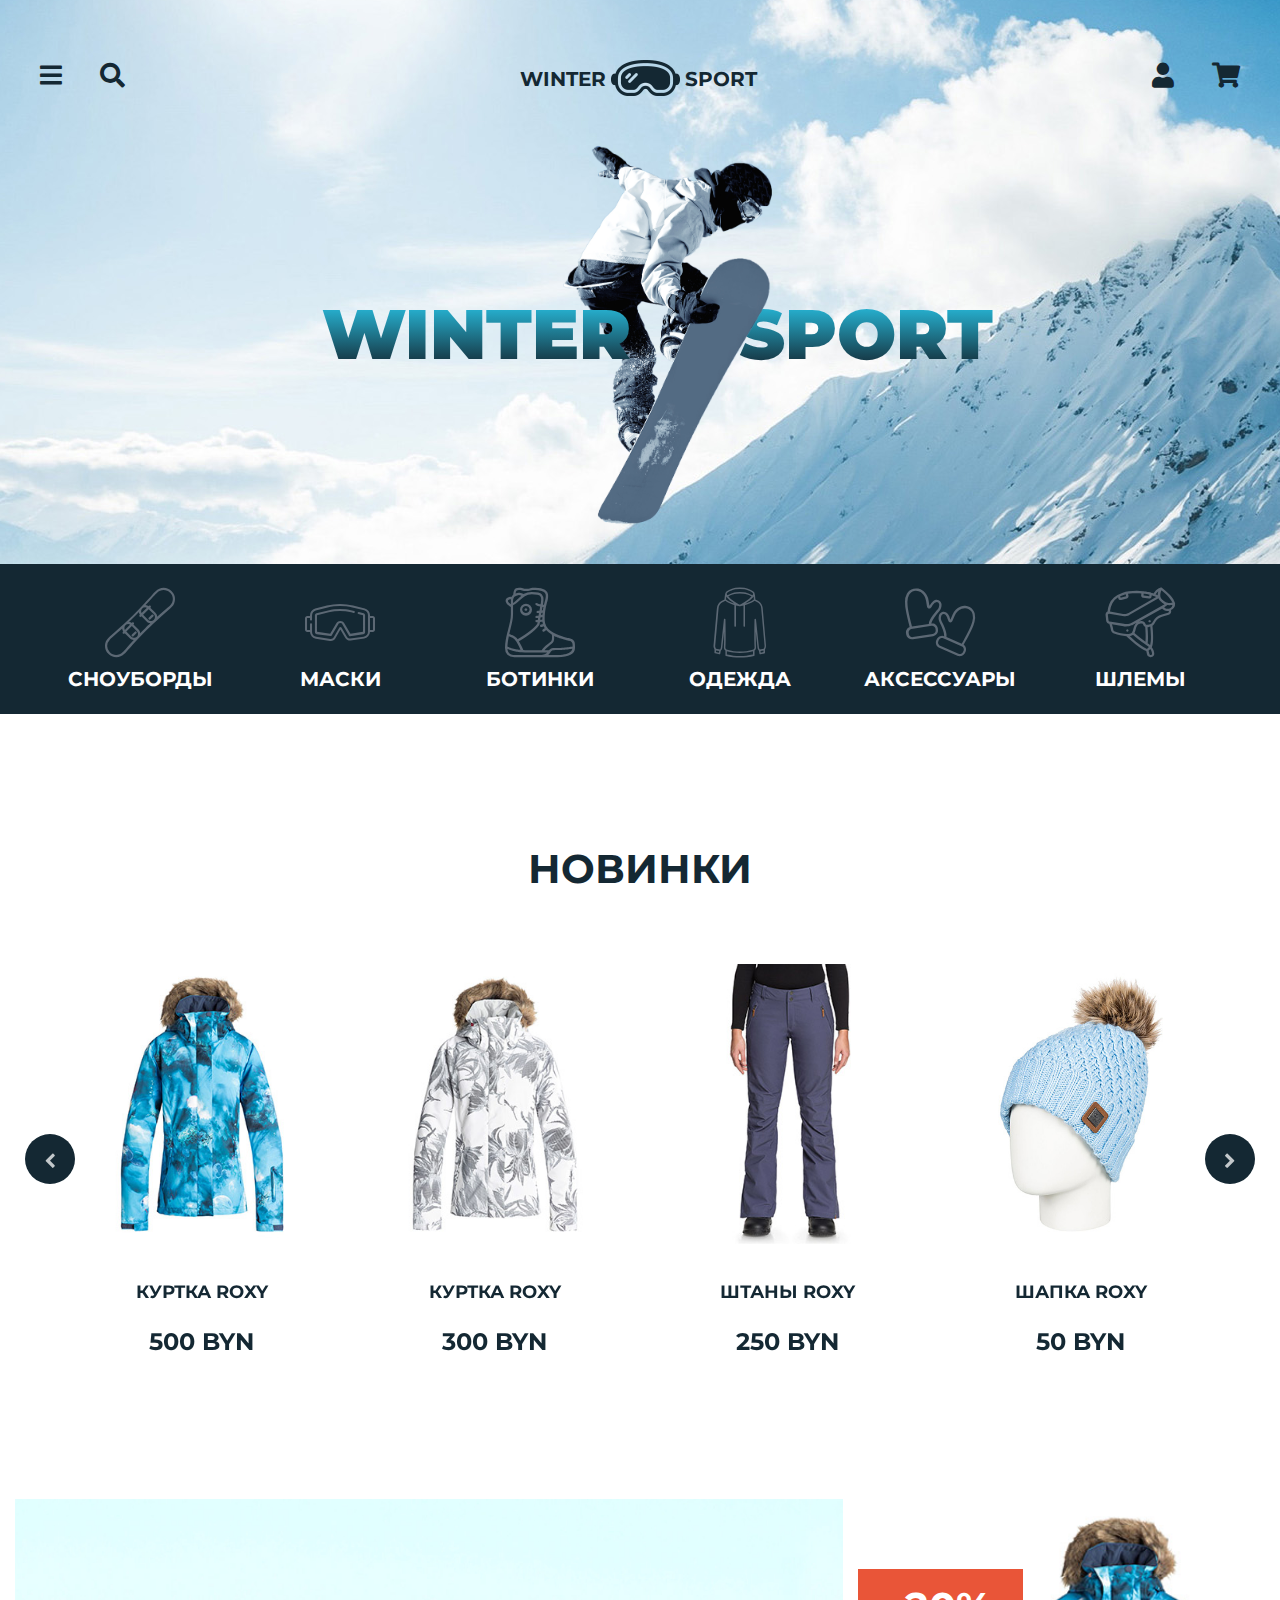
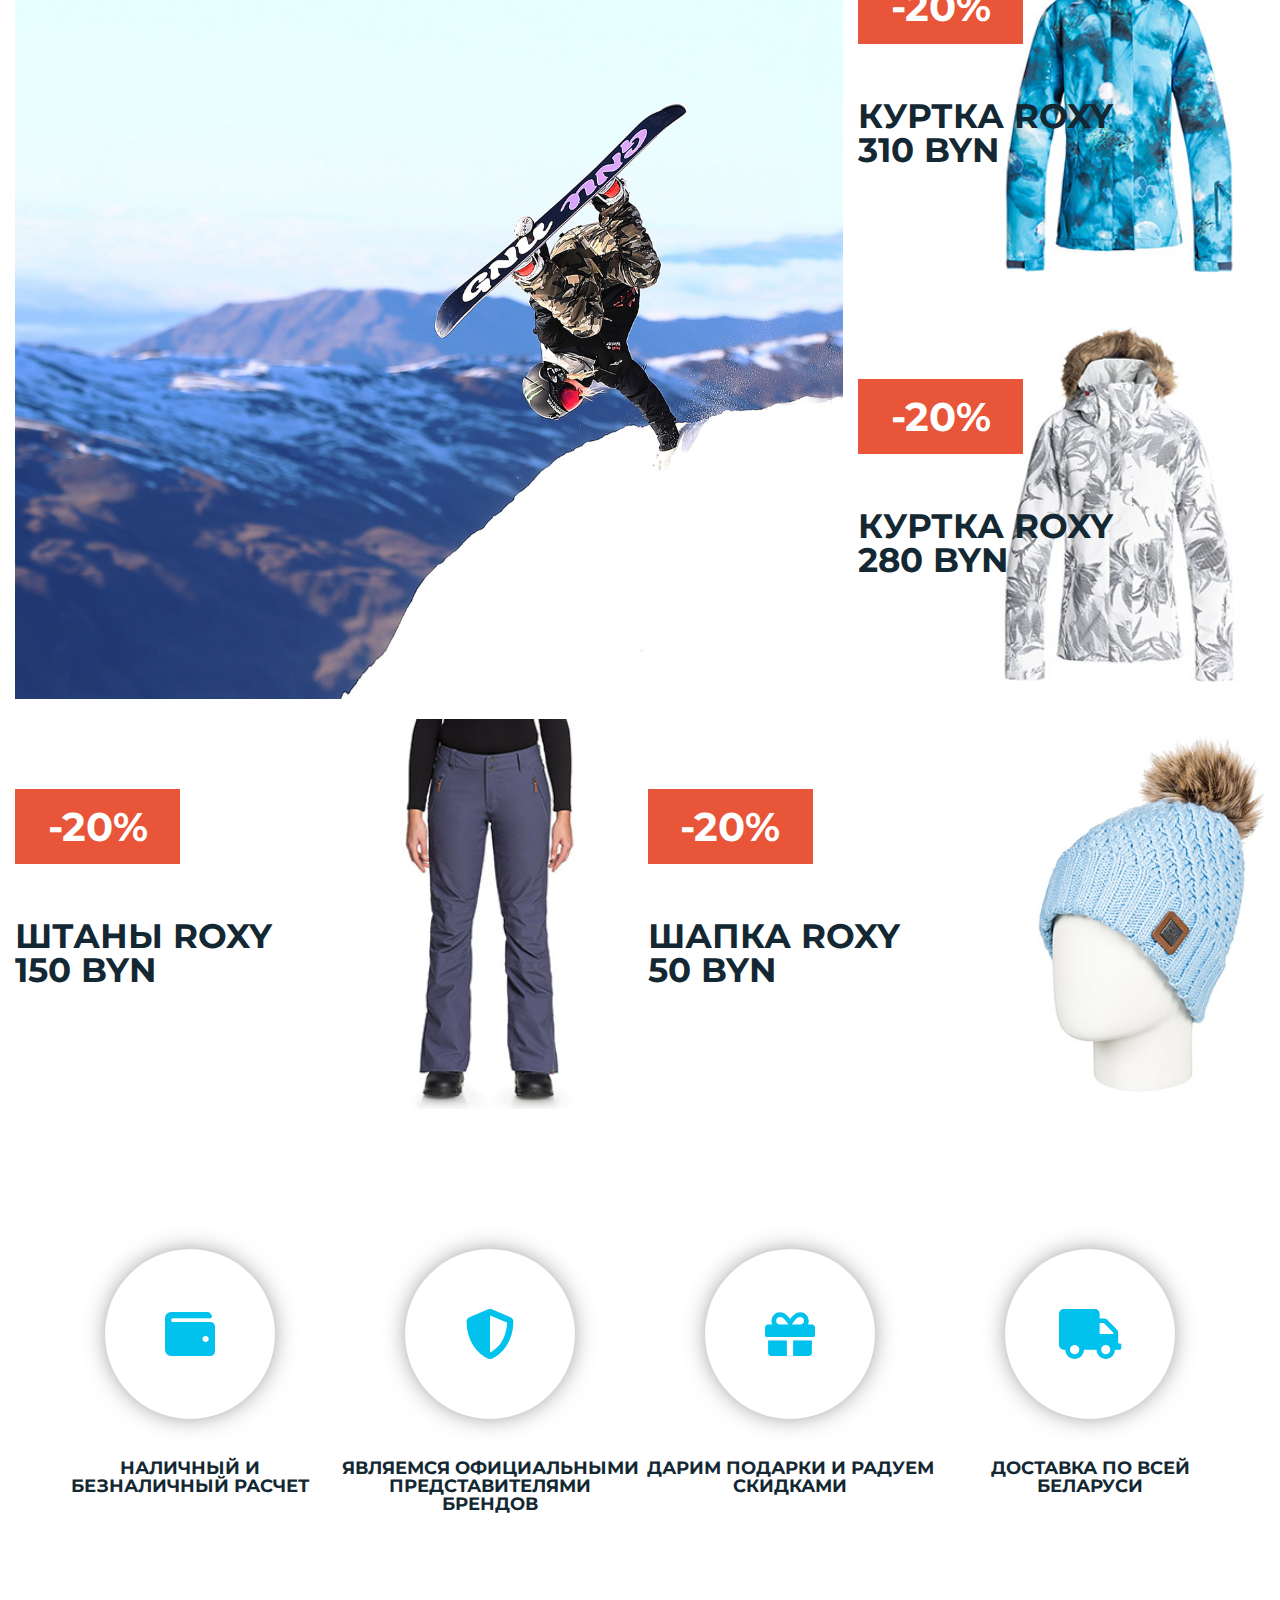
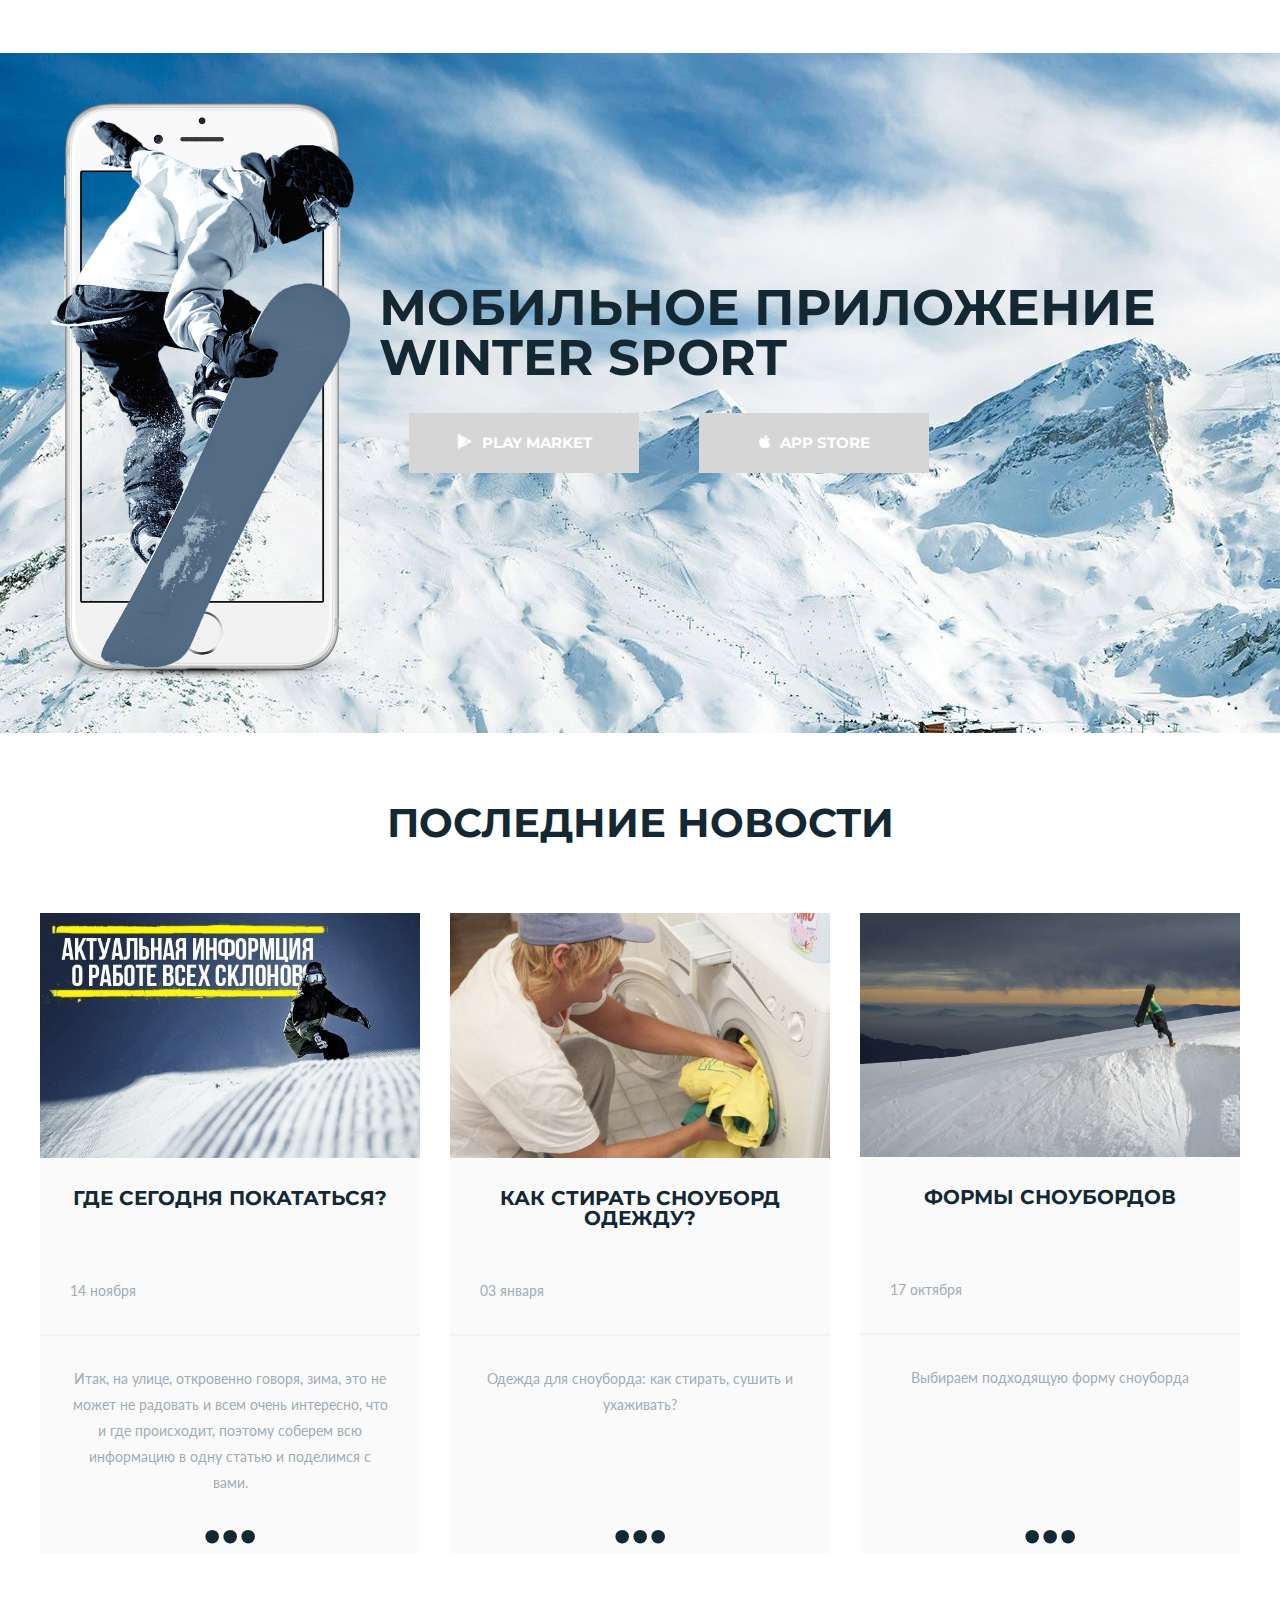
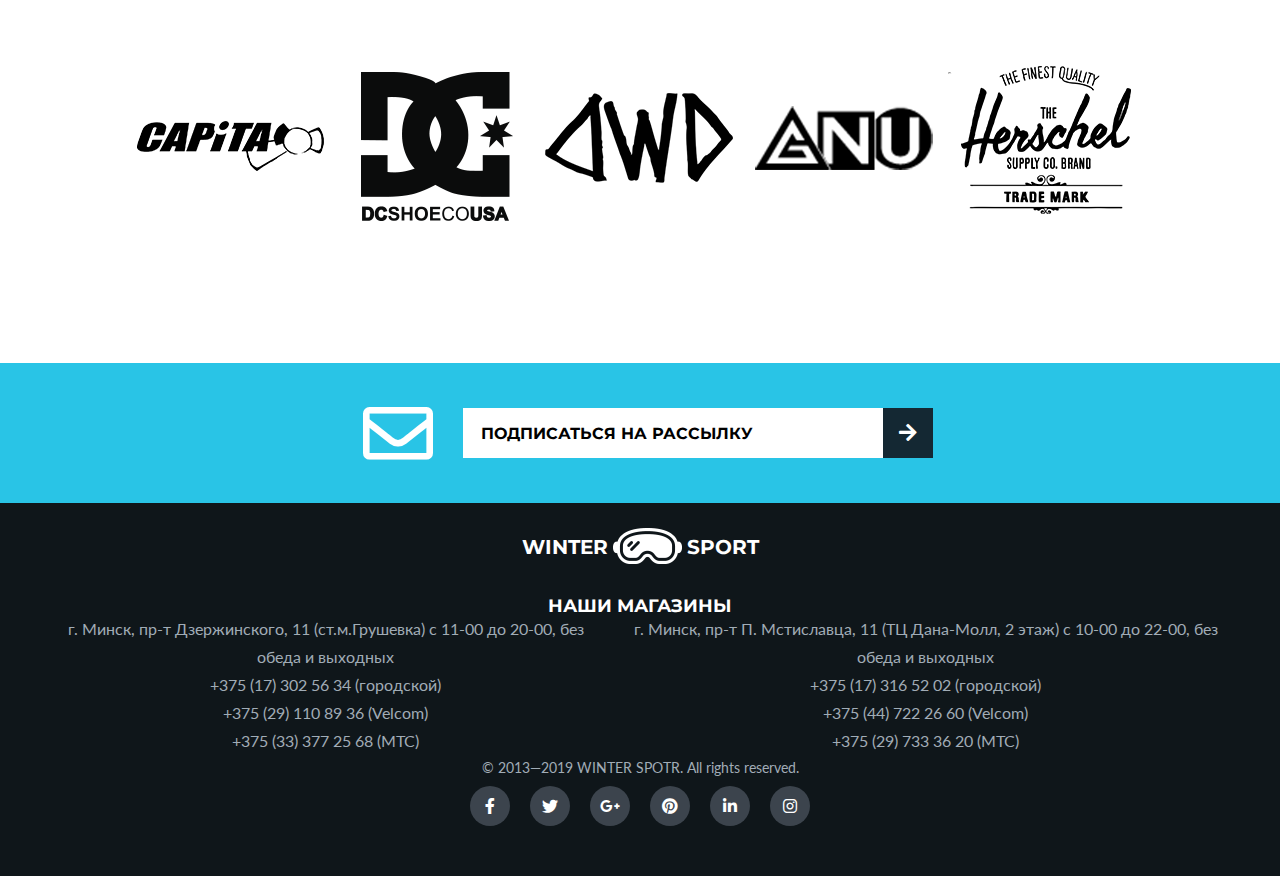
==== index.html @ 24793581 "jquery viewport" ====
<!DOCTYPE html>
<html lang="ru">

<head>
    <meta charset="utf-8">
    <title>WINTER SPORT</title>
    <link rel="stylesheet" href="./css/main.css" type="text/css">
    <link rel="stylesheet" href="./css/index.css" type="text/css">
    <meta content='user-scalable=no, initial-scale=1, width=device-width' id='viewport' name='viewport'>
    <link rel="icon" href="./images/logo-icon-black.png" type="image/png">
    <link href="https://fonts.googleapis.com/css?family=Lato&display=swap" rel="stylesheet" type="text/css">
    <link href="https://fonts.googleapis.com/css?family=Montserrat:400,700,900&display=swap" rel="stylesheet" type="text/css">
    <link href="./slick/slick-theme.css" type="text/css" rel="stylesheet">
    <link href="./slick/slick.css" type="text/css" rel="stylesheet">
</head>

<body>

    <nav class="popup-menu">
        <ul>
            <li>
                <a href="./index.html">Главная</a>
                <span class="icon-chevron-right-solid"></span>
            </li>
            <li>
                <a href="./html/products-cards.html">Каталог</a>
                <span class="icon-chevron-right-solid"></span>
            </li>
            <li>
                <a href="./html/blog.html">Блог</a>
                <span class="icon-chevron-right-solid"></span>
            </li>
            <li>
                <a href="./html/contact.html">Контакты</a>
                <span class="icon-chevron-right-solid"></span>
            </li>
            <a href="#"><span class="icon-times-solid"></span></a>
        </ul>
    </nav>


    <div class="popup-search">
        <form>
            <input type=text name="rearch" placeholder="поиск" class="heading3">
            <a href="./html/search-results.html"><span class="icon-search-solid"></span></a>
        </form>
        <a href="#"><span class="icon-times-solid"></span></a>
    </div>

    <div class="popup-user">
        <div>
            <input type="radio" name="popup-user-button" checked class="popup-user-input" id="popup-user-input1">
            <label for="popup-user-input1" class="popup-user-button">Вход</label>
            <form class="log-in" method="get">
                <input type="email" name="email-log-in" autocomplete="email" placeholder="введите ваш e-mail" required>
                <input type="password" name="passwor-log-in" placeholder="пароль" required>
                <a href="">Забыли ваш пароли или логин?</a>
                <input type="submit" value="вход">
            </form>

            <input type="radio" name="popup-user-button" id="popup-user-input2" class="popup-user-input">
            <label for="popup-user-input2" class="popup-user-button">Регистрация</label>
            <form class="sing-up" method="get">
                <input type="email" name="email-sing-up" autocomplete="email" placeholder="введите ваш e-mail" required>
                <input type="password" name="passwor-sing-up" placeholder="пароль" required>
                <input type="password" name="password-sing-up" placeholder="Повторите пароль" required>
                <input type="submit" value="создать аккаунт">
                <span>или</span>
                <div class="social">
                    <a href="https://www.facebook.com/" class="facebook" target="_blank"><span class="icon-facebook-f-brands"></span></a>
                    <a href="https://twitter.com/" class="twitter" target="_blank"><span class="icon-twitter-brands"></span></a>
                    <a href="https://www.google.ru" class="google" target="_blank"><span class="icon-google-plus-g-brands"></span></a>
                    <a href="https://www.linkedin.com/" class="linkedin" target="_blank"><span class="icon-linkedin-in-brands"></span></a>
                    <a href="https://www.instagram.com/" class="instagram" target="_blank"><span class="icon-instagram-brands"></span></a>
                </div>

            </form>
        </div>
    </div>

    <header class="header-index">
        <div class="header-top center">
            <div>
                <a href="" class="menu"><span class="icon-bars-solid"></span></a>
                <a href="#" class="search"><span class="icon-search-solid"></span></a>
            </div>

            <a href="./index.html" class="logo-black heading12 logo">WINTER<img src="./images/logo-icon-black.png" alt="&#10052;">SPORT</a>

            <div>
                <a href="#" class="user"><span class="icon-user-solid"></span></a>
                <a href="./html/404.html" class="basket"><span class="icon-shopping-cart-solid"></span></a>
            </div>
        </div>

        <h1><span>winter</span><img src="./images/jumpsnow.png" alt="&#10052;"><span>Sport</span></h1>

        <div class="header-bottom">
            <div class="center button-for-popup-background">
                <ul class="first-level">
                    <li>
                        <a href="./html/products-cards.html"><span class="icon-tabla-de-snowboard"></span>сноуборды</a>
                        <ul class="second-level left">
                            <li><a href="./html/products-cards.html">мужские сноуборды</a></li>
                            <li><a href="./html/products-cards.html">женские сноуборды</a></li>
                            <li><a href="./html/products-cards.html">детские сноуборды</a></li>
                        </ul>
                    </li>
                    <li>
                        <a href="./html/products-cards.html"><span class="icon-accesorio"></span>маски</a>
                        <ul class="second-level left">
                            <li><a href="./html/products-cards.html">мужские маски</a></li>
                            <li><a href="./html/products-cards.html">женские маски</a></li>
                            <li><a href="./html/products-cards.html">детские маски</a></li>
                        </ul>
                    </li>
                    <li>
                        <a href="./html/products-cards.html"><span class="icon-bota"></span>ботинки</a>
                        <ul class="second-level left">
                            <li><a href="./html/products-cards.html">мужские ботинки</a></li>
                            <li><a href="./html/products-cards.html">женские ботинки</a></li>
                            <li><a href="./html/products-cards.html">детские ботинки</a></li>
                        </ul>
                    </li>
                    <li>
                        <a href="./html/products-cards.html"><span class="icon-camisa-de-entrenamiento"></span>одежда</a>
                        <ul class="second-level right">
                            <li>
                                <a href="./html/products-cards.html">мужская одежда</a>
                                <ul class="third-level">
                                    <li><a href="./html/products-cards.html">куртки</a></li>
                                    <li><a href="./html/products-cards.html">штаны</a></li>
                                    <li><a href="./html/products-cards.html">термобелье</a></li>
                                    <li><a href="./html/products-cards.html">толстовки и флис</a></li>
                                </ul>
                            </li>
                            <li>
                                <a href="./html/products-cards.html">женская одежда</a>
                                <ul class="third-level">
                                    <li><a href="./html/products-cards.html">куртки</a></li>
                                    <li><a href="./html/products-cards.html">штаны</a></li>
                                    <li><a href="./html/products-cards.html">термобелье</a></li>
                                    <li><a href="./html/products-cards.html">толстовки и флис</a></li>
                                </ul>
                            </li>
                            <li>
                                <a href="./html/products-cards.html">детская одежда</a>
                                <ul class="third-level">
                                    <li><a href="./html/products-cards.html">куртки</a></li>
                                    <li><a href="./html/products-cards.html">штаны</a></li>
                                    <li><a href="./html/products-cards.html">термобелье</a></li>
                                    <li><a href="./html/products-cards.html">толстовки и флис</a></li>
                                </ul>
                            </li>
                        </ul>
                    </li>
                    <li>
                        <a href="./html/products-cards.html"><span class="icon-mitones"></span>аксессуары</a>
                        <ul class="second-level right">
                            <li>
                                <a href="./html/products-cards.html">мужские аксессуары</a>
                                <ul class="third-level">
                                    <li><a href="./html/products-cards.html">балаклавы</a></li>
                                    <li><a href="./html/products-cards.html">шапки</a></li>
                                    <li><a href="./html/products-cards.html">варежки</a></li>
                                    <li><a href="./html/products-cards.html">перчатки</a></li>
                                </ul>
                            </li>
                            <li>
                                <a href="./html/products-cards.html">женские аксессуары</a>
                                <ul class="third-level">
                                    <li><a href="./html/products-cards.html">балаклавы</a></li>
                                    <li><a href="./html/products-cards.html">шапки</a></li>
                                    <li><a href="./html/products-cards.html">варежки</a></li>
                                    <li><a href="./html/products-cards.html">перчатки</a></li>
                                </ul>
                            </li>
                            <li>
                                <a href="./html/products-cards.html">детские аксессуары</a>
                                <ul class="third-level">
                                    <li><a href="./html/products-cards.html">балаклавы</a></li>
                                    <li><a href="./html/products-cards.html">шапки</a></li>
                                    <li><a href="./html/products-cards.html">варежки</a></li>
                                    <li><a href="./html/products-cards.html">перчатки</a></li>
                                </ul>
                            </li>
                        </ul>
                    </li>
                    <li>
                        <a href="./html/products-cards.html"><span class="icon-casco"></span>шлемы</a>
                        <ul class="second-level right">
                            <li><a href="./html/products-cards.html">мужские шлемы</a></li>
                            <li><a href="./html/products-cards.html">женские шлемы</a></li>
                            <li><a href="./html/products-cards.html">детские шлемы</a></li>
                        </ul>
                    </li>
                </ul>
                <div id="popup-background"></div>
            </div>
        </div>
    </header>



    <main>
        <h2 class="title-slider">Новинки</h2>
        <div class="slider center">
            <div class="poduct">
                <div class="image">
                    <img src="./images/products/prodact-mini/1.jpg" alt="Куртка ROXY">
                    <div class="poduct-button">
                        <div class="stars">
                            <svg width="132" height="24">
                                <path stroke="#142833" transform="rotate(-0.27058473229408264 13.652477264405233,12.035745620727331) " id="svg_1" d="m2.954694,9.824111l8.172437,0l2.525346,-7.15708l2.525347,7.15708l8.172436,0l-6.611629,4.423268l2.525477,7.15708l-6.611632,-4.423389l-6.61163,4.423389l2.525477,-7.15708l-6.611631,-4.423268z" stroke-width="1.5" class="fill-on" />
                                <path stroke="#142833" transform="rotate(-0.27058473229408264 39.941715240477755,12.035745620726356) " id="svg_2" d="m29.244003,9.82411l8.17244,0l2.52535,-7.15708l2.52534,7.15708l8.17244,0l-6.61163,4.42327l2.52548,7.15708l-6.61163,-4.42339l-6.61163,4.42339l2.52547,-7.15708l-6.61163,-4.42327z" stroke-width="1.5" class="fill-on" />
                                <path stroke="#142833" transform="rotate(-0.27058473229408264 66.35674285888692,12.0357456207278) " id="svg_3" d="m55.659099,9.82411l8.17244,0l2.52535,-7.15708l2.52534,7.15708l8.17244,0l-6.61163,4.42327l2.52548,7.15708l-6.61163,-4.42339l-6.61163,4.42339l2.52547,-7.15708l-6.61163,-4.42327z" stroke-width="1.5" class="fill-on" />
                                <path stroke="#142833" transform="rotate(-0.27058473229408264 92.64598083496068,12.035745620728708) " id="svg_4" d="m81.948413,9.82411l8.17244,0l2.52535,-7.15708l2.52534,7.15708l8.17244,0l-6.61163,4.42327l2.52548,7.15708l-6.61163,-4.42339l-6.61163,4.42339l2.52547,-7.15708l-6.61163,-4.42327z" stroke-width="1.5" class="fill-on" />
                                <path stroke="#142833" transform="rotate(-0.27058473229408264 118.68364715576165,12.035745620728184) " id="svg_5" d="m107.98615,9.82411l8.17244,0l2.52535,-7.15708l2.52534,7.15708l8.17244,0l-6.61163,4.42327l2.52548,7.15708l-6.61163,-4.42339l-6.61163,4.42339l2.52547,-7.15708l-6.61163,-4.42327z" stroke-width="1.5" class="fill-off" />
                            </svg>
                        </div>
                        <a href="./html/products-about.html" class="about-product"><span class="icon-search-solid"></span></a>
                        <a href="#" class="add-to-cart"><span class="icon-shopping-cart-solid"></span></a>
                    </div>
                </div>
                <h13>Куртка ROXY</h13>
                <h11>500 BYN</h11>
            </div>
            <div class="poduct">
                <div class="image">
                    <img src="./images/products/prodact-mini/2.jpg" alt="Куртка ROXY">
                    <div class="poduct-button">
                        <div class="stars">
                            <svg width="132" height="24">
                                <path stroke="#142833" transform="rotate(-0.27058473229408264 13.652477264405233,12.035745620727331) " d="m2.954694,9.824111l8.172437,0l2.525346,-7.15708l2.525347,7.15708l8.172436,0l-6.611629,4.423268l2.525477,7.15708l-6.611632,-4.423389l-6.61163,4.423389l2.525477,-7.15708l-6.611631,-4.423268z" stroke-width="1.5" class="fill-on" />
                                <path stroke="#142833" transform="rotate(-0.27058473229408264 39.941715240477755,12.035745620726356) " d="m29.244003,9.82411l8.17244,0l2.52535,-7.15708l2.52534,7.15708l8.17244,0l-6.61163,4.42327l2.52548,7.15708l-6.61163,-4.42339l-6.61163,4.42339l2.52547,-7.15708l-6.61163,-4.42327z" stroke-width="1.5" class="fill-on" />
                                <path stroke="#142833" transform="rotate(-0.27058473229408264 66.35674285888692,12.0357456207278) " d="m55.659099,9.82411l8.17244,0l2.52535,-7.15708l2.52534,7.15708l8.17244,0l-6.61163,4.42327l2.52548,7.15708l-6.61163,-4.42339l-6.61163,4.42339l2.52547,-7.15708l-6.61163,-4.42327z" stroke-width="1.5" class="fill-on" />
                                <path stroke="#142833" transform="rotate(-0.27058473229408264 92.64598083496068,12.035745620728708) " d="m81.948413,9.82411l8.17244,0l2.52535,-7.15708l2.52534,7.15708l8.17244,0l-6.61163,4.42327l2.52548,7.15708l-6.61163,-4.42339l-6.61163,4.42339l2.52547,-7.15708l-6.61163,-4.42327z" stroke-width="1.5" class="fill-on" />
                                <path stroke="#142833" transform="rotate(-0.27058473229408264 118.68364715576165,12.035745620728184) " d="m107.98615,9.82411l8.17244,0l2.52535,-7.15708l2.52534,7.15708l8.17244,0l-6.61163,4.42327l2.52548,7.15708l-6.61163,-4.42339l-6.61163,4.42339l2.52547,-7.15708l-6.61163,-4.42327z" stroke-width="1.5" class="fill-off" />
                            </svg>
                        </div>
                        <a href="./html/products-about.html" class="about-product"><span class="icon-search-solid"></span></a>
                        <a href="#" class="add-to-cart"><span class="icon-shopping-cart-solid"></span></a>
                    </div>
                </div>
                <h13>Куртка ROXY</h13>
                <h11>300 BYN</h11>
            </div>
            <div class="poduct">
                <div class="image">
                    <img src="./images/products/prodact-mini/3.jpg" alt="Штаны ROXY">
                    <div class="poduct-button">
                        <div class="stars">
                            <svg width="132" height="24">
                                <path stroke="#142833" transform="rotate(-0.27058473229408264 13.652477264405233,12.035745620727331) " d="m2.954694,9.824111l8.172437,0l2.525346,-7.15708l2.525347,7.15708l8.172436,0l-6.611629,4.423268l2.525477,7.15708l-6.611632,-4.423389l-6.61163,4.423389l2.525477,-7.15708l-6.611631,-4.423268z" stroke-width="1.5" class="fill-on" />
                                <path stroke="#142833" transform="rotate(-0.27058473229408264 39.941715240477755,12.035745620726356) " d="m29.244003,9.82411l8.17244,0l2.52535,-7.15708l2.52534,7.15708l8.17244,0l-6.61163,4.42327l2.52548,7.15708l-6.61163,-4.42339l-6.61163,4.42339l2.52547,-7.15708l-6.61163,-4.42327z" stroke-width="1.5" class="fill-on" />
                                <path stroke="#142833" transform="rotate(-0.27058473229408264 66.35674285888692,12.0357456207278) " d="m55.659099,9.82411l8.17244,0l2.52535,-7.15708l2.52534,7.15708l8.17244,0l-6.61163,4.42327l2.52548,7.15708l-6.61163,-4.42339l-6.61163,4.42339l2.52547,-7.15708l-6.61163,-4.42327z" stroke-width="1.5" class="fill-on" />
                                <path stroke="#142833" transform="rotate(-0.27058473229408264 92.64598083496068,12.035745620728708) " d="m81.948413,9.82411l8.17244,0l2.52535,-7.15708l2.52534,7.15708l8.17244,0l-6.61163,4.42327l2.52548,7.15708l-6.61163,-4.42339l-6.61163,4.42339l2.52547,-7.15708l-6.61163,-4.42327z" stroke-width="1.5" class="fill-on" />
                                <path stroke="#142833" transform="rotate(-0.27058473229408264 118.68364715576165,12.035745620728184) " d="m107.98615,9.82411l8.17244,0l2.52535,-7.15708l2.52534,7.15708l8.17244,0l-6.61163,4.42327l2.52548,7.15708l-6.61163,-4.42339l-6.61163,4.42339l2.52547,-7.15708l-6.61163,-4.42327z" stroke-width="1.5" class="fill-off" />
                            </svg>
                        </div>
                        <a href="./html/products-about.html" class="about-product"><span class="icon-search-solid"></span></a>
                        <a href="#" class="add-to-cart"><span class="icon-shopping-cart-solid"></span></a>
                    </div>
                </div>
                <h13>Штаны ROXY</h13>
                <h11>250 BYN</h11>
            </div>
            <div class="poduct">
                <div class="image">
                    <img src="./images/products/prodact-mini/4.jpg" alt="Шапка ROXY">
                    <div class="poduct-button">
                        <div class="stars">
                            <svg width="132" height="24">
                                <path stroke="#142833" transform="rotate(-0.27058473229408264 13.652477264405233,12.035745620727331) " d="m2.954694,9.824111l8.172437,0l2.525346,-7.15708l2.525347,7.15708l8.172436,0l-6.611629,4.423268l2.525477,7.15708l-6.611632,-4.423389l-6.61163,4.423389l2.525477,-7.15708l-6.611631,-4.423268z" stroke-width="1.5" class="fill-on" />
                                <path stroke="#142833" transform="rotate(-0.27058473229408264 39.941715240477755,12.035745620726356) " d="m29.244003,9.82411l8.17244,0l2.52535,-7.15708l2.52534,7.15708l8.17244,0l-6.61163,4.42327l2.52548,7.15708l-6.61163,-4.42339l-6.61163,4.42339l2.52547,-7.15708l-6.61163,-4.42327z" stroke-width="1.5" class="fill-on" />
                                <path stroke="#142833" transform="rotate(-0.27058473229408264 66.35674285888692,12.0357456207278) " d="m55.659099,9.82411l8.17244,0l2.52535,-7.15708l2.52534,7.15708l8.17244,0l-6.61163,4.42327l2.52548,7.15708l-6.61163,-4.42339l-6.61163,4.42339l2.52547,-7.15708l-6.61163,-4.42327z" stroke-width="1.5" class="fill-on" />
                                <path stroke="#142833" transform="rotate(-0.27058473229408264 92.64598083496068,12.035745620728708) " d="m81.948413,9.82411l8.17244,0l2.52535,-7.15708l2.52534,7.15708l8.17244,0l-6.61163,4.42327l2.52548,7.15708l-6.61163,-4.42339l-6.61163,4.42339l2.52547,-7.15708l-6.61163,-4.42327z" stroke-width="1.5" class="fill-on" />
                                <path stroke="#142833" transform="rotate(-0.27058473229408264 118.68364715576165,12.035745620728184) " d="m107.98615,9.82411l8.17244,0l2.52535,-7.15708l2.52534,7.15708l8.17244,0l-6.61163,4.42327l2.52548,7.15708l-6.61163,-4.42339l-6.61163,4.42339l2.52547,-7.15708l-6.61163,-4.42327z" stroke-width="1.5" class="fill-off" />
                            </svg>
                        </div>
                        <a href="./html/products-about.html" class="about-product"><span class="icon-search-solid"></span></a>
                        <a href="#" class="add-to-cart"><span class="icon-shopping-cart-solid"></span></a>
                    </div>
                </div>
                <h13>Шапка ROXY</h13>
                <h11>50 BYN</h11>
            </div>
            <div class="poduct">
                <div class="image">
                    <img src="./images/products/prodact-mini/5.jpg" alt="Шлем C.ION">
                    <div class="poduct-button">
                        <div class="stars">
                            <svg width="132" height="24">
                                <path stroke="#142833" transform="rotate(-0.27058473229408264 13.652477264405233,12.035745620727331) " d="m2.954694,9.824111l8.172437,0l2.525346,-7.15708l2.525347,7.15708l8.172436,0l-6.611629,4.423268l2.525477,7.15708l-6.611632,-4.423389l-6.61163,4.423389l2.525477,-7.15708l-6.611631,-4.423268z" stroke-width="1.5" class="fill-on" />
                                <path stroke="#142833" transform="rotate(-0.27058473229408264 39.941715240477755,12.035745620726356) " d="m29.244003,9.82411l8.17244,0l2.52535,-7.15708l2.52534,7.15708l8.17244,0l-6.61163,4.42327l2.52548,7.15708l-6.61163,-4.42339l-6.61163,4.42339l2.52547,-7.15708l-6.61163,-4.42327z" stroke-width="1.5" class="fill-on" />
                                <path stroke="#142833" transform="rotate(-0.27058473229408264 66.35674285888692,12.0357456207278) " d="m55.659099,9.82411l8.17244,0l2.52535,-7.15708l2.52534,7.15708l8.17244,0l-6.61163,4.42327l2.52548,7.15708l-6.61163,-4.42339l-6.61163,4.42339l2.52547,-7.15708l-6.61163,-4.42327z" stroke-width="1.5" class="fill-on" />
                                <path stroke="#142833" transform="rotate(-0.27058473229408264 92.64598083496068,12.035745620728708) " d="m81.948413,9.82411l8.17244,0l2.52535,-7.15708l2.52534,7.15708l8.17244,0l-6.61163,4.42327l2.52548,7.15708l-6.61163,-4.42339l-6.61163,4.42339l2.52547,-7.15708l-6.61163,-4.42327z" stroke-width="1.5" class="fill-on" />
                                <path stroke="#142833" transform="rotate(-0.27058473229408264 118.68364715576165,12.035745620728184) " d="m107.98615,9.82411l8.17244,0l2.52535,-7.15708l2.52534,7.15708l8.17244,0l-6.61163,4.42327l2.52548,7.15708l-6.61163,-4.42339l-6.61163,4.42339l2.52547,-7.15708l-6.61163,-4.42327z" stroke-width="1.5" class="fill-off" />
                            </svg>
                        </div>
                        <a href="./html/products-about.html" class="about-product"><span class="icon-search-solid"></span></a>
                        <a href="#" class="add-to-cart"><span class="icon-shopping-cart-solid"></span></a>
                    </div>
                </div>
                <h13>Шлем ICON 2 C. AIR</h13>
                <h11>360 BYN</h11>
            </div>
            <div class="poduct">
                <div class="image">
                    <img src="./images/products/prodact-mini/6.jpg" alt="Маска">
                    <div class="poduct-button">
                        <div class="stars">
                            <svg width="132" height="24">
                                <path stroke="#142833" transform="rotate(-0.27058473229408264 13.652477264405233,12.035745620727331) " d="m2.954694,9.824111l8.172437,0l2.525346,-7.15708l2.525347,7.15708l8.172436,0l-6.611629,4.423268l2.525477,7.15708l-6.611632,-4.423389l-6.61163,4.423389l2.525477,-7.15708l-6.611631,-4.423268z" stroke-width="1.5" class="fill-on" />
                                <path stroke="#142833" transform="rotate(-0.27058473229408264 39.941715240477755,12.035745620726356) " d="m29.244003,9.82411l8.17244,0l2.52535,-7.15708l2.52534,7.15708l8.17244,0l-6.61163,4.42327l2.52548,7.15708l-6.61163,-4.42339l-6.61163,4.42339l2.52547,-7.15708l-6.61163,-4.42327z" stroke-width="1.5" class="fill-on" />
                                <path stroke="#142833" transform="rotate(-0.27058473229408264 66.35674285888692,12.0357456207278) " d="m55.659099,9.82411l8.17244,0l2.52535,-7.15708l2.52534,7.15708l8.17244,0l-6.61163,4.42327l2.52548,7.15708l-6.61163,-4.42339l-6.61163,4.42339l2.52547,-7.15708l-6.61163,-4.42327z" stroke-width="1.5" class="fill-on" />
                                <path stroke="#142833" transform="rotate(-0.27058473229408264 92.64598083496068,12.035745620728708) " d="m81.948413,9.82411l8.17244,0l2.52535,-7.15708l2.52534,7.15708l8.17244,0l-6.61163,4.42327l2.52548,7.15708l-6.61163,-4.42339l-6.61163,4.42339l2.52547,-7.15708l-6.61163,-4.42327z" stroke-width="1.5" class="fill-on" />
                                <path stroke="#142833" transform="rotate(-0.27058473229408264 118.68364715576165,12.035745620728184) " d="m107.98615,9.82411l8.17244,0l2.52535,-7.15708l2.52534,7.15708l8.17244,0l-6.61163,4.42327l2.52548,7.15708l-6.61163,-4.42339l-6.61163,4.42339l2.52547,-7.15708l-6.61163,-4.42327z" stroke-width="1.5" class="fill-on" />
                            </svg>
                        </div>
                        <a href="./html/products-about.html" class="about-product"><span class="icon-search-solid"></span></a>
                        <a href="#" class="add-to-cart"><span class="icon-shopping-cart-solid"></span></a>
                    </div>
                </div>
                <h13>Маска iVY PHOTO SIGMA</h13>
                <h11>480 BYN</h11>
            </div>
            <div class="poduct">
                <div class="image">
                    <img src="./images/products/prodact-mini/7.jpg" alt="Ботинки">
                    <div class="poduct-button">
                        <div class="stars">
                            <svg width="132" height="24">
                                <path stroke="#142833" transform="rotate(-0.27058473229408264 13.652477264405233,12.035745620727331) " d="m2.954694,9.824111l8.172437,0l2.525346,-7.15708l2.525347,7.15708l8.172436,0l-6.611629,4.423268l2.525477,7.15708l-6.611632,-4.423389l-6.61163,4.423389l2.525477,-7.15708l-6.611631,-4.423268z" stroke-width="1.5" class="fill-on" />
                                <path stroke="#142833" transform="rotate(-0.27058473229408264 39.941715240477755,12.035745620726356) " d="m29.244003,9.82411l8.17244,0l2.52535,-7.15708l2.52534,7.15708l8.17244,0l-6.61163,4.42327l2.52548,7.15708l-6.61163,-4.42339l-6.61163,4.42339l2.52547,-7.15708l-6.61163,-4.42327z" stroke-width="1.5" class="fill-on" />
                                <path stroke="#142833" transform="rotate(-0.27058473229408264 66.35674285888692,12.0357456207278) " d="m55.659099,9.82411l8.17244,0l2.52535,-7.15708l2.52534,7.15708l8.17244,0l-6.61163,4.42327l2.52548,7.15708l-6.61163,-4.42339l-6.61163,4.42339l2.52547,-7.15708l-6.61163,-4.42327z" stroke-width="1.5" class="fill-off" />
                                <path stroke="#142833" transform="rotate(-0.27058473229408264 92.64598083496068,12.035745620728708) " d="m81.948413,9.82411l8.17244,0l2.52535,-7.15708l2.52534,7.15708l8.17244,0l-6.61163,4.42327l2.52548,7.15708l-6.61163,-4.42339l-6.61163,4.42339l2.52547,-7.15708l-6.61163,-4.42327z" stroke-width="1.5" class="fill-off" />
                                <path stroke="#142833" transform="rotate(-0.27058473229408264 118.68364715576165,12.035745620728184) " d="m107.98615,9.82411l8.17244,0l2.52535,-7.15708l2.52534,7.15708l8.17244,0l-6.61163,4.42327l2.52548,7.15708l-6.61163,-4.42339l-6.61163,4.42339l2.52547,-7.15708l-6.61163,-4.42327z" stroke-width="1.5" class="fill-off" />
                            </svg>
                        </div>
                        <a href="./html/products-about.html" class="about-product"><span class="icon-search-solid"></span></a>
                        <a href="#" class="add-to-cart"><span class="icon-shopping-cart-solid"></span></a>
                    </div>
                </div>
                <h13>Ботинки FACTION BOA</h13>
                <h11>550 BYN</h11>
            </div>
            <div class="poduct">
                <div class="image">
                    <img src="./images/products/prodact-mini/8.jpg" alt="Сноуборд ROXY BANANA">
                    <div class="poduct-button">
                        <div class="stars">
                            <svg width="132" height="24">
                                <path stroke="#142833" transform="rotate(-0.27058473229408264 13.652477264405233,12.035745620727331) " d="m2.954694,9.824111l8.172437,0l2.525346,-7.15708l2.525347,7.15708l8.172436,0l-6.611629,4.423268l2.525477,7.15708l-6.611632,-4.423389l-6.61163,4.423389l2.525477,-7.15708l-6.611631,-4.423268z" stroke-width="1.5" class="fill-on" />
                                <path stroke="#142833" transform="rotate(-0.27058473229408264 39.941715240477755,12.035745620726356) " d="m29.244003,9.82411l8.17244,0l2.52535,-7.15708l2.52534,7.15708l8.17244,0l-6.61163,4.42327l2.52548,7.15708l-6.61163,-4.42339l-6.61163,4.42339l2.52547,-7.15708l-6.61163,-4.42327z" stroke-width="1.5" class="fill-on" />
                                <path stroke="#142833" transform="rotate(-0.27058473229408264 66.35674285888692,12.0357456207278) " d="m55.659099,9.82411l8.17244,0l2.52535,-7.15708l2.52534,7.15708l8.17244,0l-6.61163,4.42327l2.52548,7.15708l-6.61163,-4.42339l-6.61163,4.42339l2.52547,-7.15708l-6.61163,-4.42327z" stroke-width="1.5" class="fill-on" />
                                <path stroke="#142833" transform="rotate(-0.27058473229408264 92.64598083496068,12.035745620728708) " d="m81.948413,9.82411l8.17244,0l2.52535,-7.15708l2.52534,7.15708l8.17244,0l-6.61163,4.42327l2.52548,7.15708l-6.61163,-4.42339l-6.61163,4.42339l2.52547,-7.15708l-6.61163,-4.42327z" stroke-width="1.5" class="fill-off" />
                                <path stroke="#142833" transform="rotate(-0.27058473229408264 118.68364715576165,12.035745620728184) " d="m107.98615,9.82411l8.17244,0l2.52535,-7.15708l2.52534,7.15708l8.17244,0l-6.61163,4.42327l2.52548,7.15708l-6.61163,-4.42339l-6.61163,4.42339l2.52547,-7.15708l-6.61163,-4.42327z" stroke-width="1.5" class="fill-off" />
                            </svg>
                        </div>
                        <a href="./html/products-about.html" class="about-product"><span class="icon-search-solid"></span></a>
                        <a href="#" class="add-to-cart"><span class="icon-shopping-cart-solid"></span></a>
                    </div>
                </div>
                <h13>Сноуборд ROXY SUGAR BANANA</h13>
                <h11>700 BYN</h11>
            </div>
        </div>

        <div class="special-offers">
            <div class="special-offers-image"></div>
            <a href="./html/products-about.html" class="special-1">
                <div class="offer">
                    <h2>-20%</h2>
                    <h3>Куртка ROXY</h3>
                    <h3>310 BYN</h3>
                </div>
                <img src="./images/products/prodact-mini/1.jpg" alt="Куртка ROXY">
            </a>
            <a href="./html/products-about.html" class="special-2">
                <div class="offer">
                    <h2>-20%</h2>
                    <h3>Куртка ROXY</h3>
                    <h3>280 BYN</h3>
                </div>
                <img src="./images/products/prodact-mini/2.jpg" alt="Куртка ROXY">
            </a>
            <a href="./html/products-about.html" class="special-3">
                <div class="offer">
                    <h2>-20%</h2>
                    <h3>Штаны ROXY</h3>
                    <h3>150 BYN</h3>
                </div>
                <img src="./images/products/prodact-mini/3.jpg" alt="Штаны ROXY">
            </a>
            <a href="./html/products-about.html" class="special-4">
                <div class="offer">
                    <h2>-20%</h2>
                    <h3>Шапка ROXY</h3>
                    <h3>50 BYN</h3>
                </div>
                <img src="./images/products/prodact-mini/4.jpg" alt="Шапка ROXY">
            </a>
        </div>

        <div class="advantages center">
            <div>
                <span class="icon-wallet-solid"></span>
                <h13>Наличный и безналичный расчет</h13>
            </div>
            <div>
                <span class="icon-shield-alt-solid"></span>
                <h13>Являемся официальными представителями брендов</h13>
            </div>
            <div>
                <span class="icon-gift-solid"></span>
                <h13>Дарим подарки и радуем скидками</h13>
            </div>
            <div>
                <span class="icon-truck-solid"></span>
                <h13>Доставка по всей Беларуси</h13>
            </div>
        </div>

        <div class="mobile-app">
            <div class="center">
                <img src="./images/jumpsnow.png" alt="&#10052;">
                <div>
                    <h1>мобильное приложение winter sport</h1>
                    <a target="_blank" href="https://play.google.com/store" class="button-black-in-grey"><span class="icon-play"></span>play market</a>
                    <a target="_blank" href="https://www.apple.com/ru/" class="button-black-in-grey"><span class="icon-apple-brands"></span>app store</a>
                </div>

            </div>
        </div>


        <div class="last-news center">
            <h2>Последние новости</h2>
            <div>
                <a href="./html/post.html">
                    <div>
                        <img alt="тут должна быть иллюстрация к посту, но что-то пошло не так.." src="./images/posts/604_15237000026570.jpg">
                        <span class="icon-search-solid"></span>
                    </div>
                    <h12>ГДЕ СЕГОДНЯ ПОКАТАТЬСЯ?</h12>
                    <time datetime="2019-12-14" class="paragraph">14 ноября</time>
                    <p>Итак, на улице, откровенно говоря, зима, это не может не радовать и всем очень интересно, что и где происходит, поэтому соберем всю информацию в одну статью и поделимся с вами.</p>
                    <span>...</span>
                </a>

                <a href="./html/post.html">
                    <div>
                        <img alt="тут должна быть иллюстрация к посту, но что-то пошло не так.." src="./images/posts/935_15230182071190.jpg">
                        <span class="icon-search-solid"></span>
                    </div>
                    <h12>КАК СТИРАТЬ СНОУБОРД ОДЕЖДУ?</h12>
                    <time datetime="2019-01-03" class="paragraph">03 января</time>
                    <p>Одежда для сноуборда: как стирать, сушить и ухаживать?</p>
                    <span>...</span>
                </a>

                <a href="./html/post.html">
                    <div>
                        <img alt="тут должна быть иллюстрация к посту, но что-то пошло не так.." src="./images/posts/966_15230194428333.jpg">
                        <span class="icon-search-solid"></span>
                    </div>
                    <h12>ФОРМЫ СНОУБОРДОВ</h12>
                    <time datetime="2019-10-17" class="paragraph">17 октября</time>
                    <p>Выбираем подходящую форму сноуборда</p>
                    <span>...</span>
                </a>
            </div>
        </div>

        <div class="brends">
            <div></div>
            <div></div>
            <div></div>
            <div></div>
            <div></div>
            <div></div>
            <div></div>
            <div></div>
            <div></div>
        </div>

    </main>


    <footer>
        <div class="footer-top">
            <form method="get" class="center send-search">
                <span class="icon-envelope-regular"></span>
                <input type="email" name="email-
mailing" placeholder="Подписаться на рассылку" autocomplete="email" class="heading13">
                <button type="submit"><span class="icon-arrow-right-solid"></span></button>
            </form>
        </div>

        <div class="footer-bottom center">
            <a href="./index.html" class="logo-white heading12 logo">WINTER<img src="./images/logo-icon.png" alt="&#10052;">SPORT</a>
            <h13>Наши магазины</h13>
            <div class="contact">
                <p class="big-paragraph">
                    г. Минск, пр-т Дзержинского, 11 (ст.м.Грушевка) с 11-00 до 20-00, без обеда и выходных<br />
                    +375 (17) 302 56 34 (городской)<br />
                    +375 (29) 110 89 36 (Velcom)<br />
                    +375 (33) 377 25 68 (МТС)</p>
                <p class="big-paragraph">
                    г. Минск, пр-т П. Мстиславца, 11 (ТЦ Дана-Молл, 2 этаж) с 10-00 до 22-00, без обеда и выходных<br />
                    +375 (17) 316 52 02 (городской)<br />
                    +375 (44) 722 26 60 (Velcom)<br />
                    +375 (29) 733 36 20 (МТС)</p>
            </div>
            <p>&copy; 2013&mdash;2019 WINTER SPOTR. All rights reserved.</p>

            <div class="social">
                <a href="https://www.facebook.com/" class="facebook" target="_blank"><span class="icon-facebook-f-brands"></span></a>
                <a href="https://twitter.com/" class="twitter" target="_blank"><span class="icon-twitter-brands"></span></a>
                <a href="https://www.google.ru" class="google" target="_blank"><span class="icon-google-plus-g-brands"></span></a>
                <a href="https://www.pinterest.com/" class="pinterest" target="_blank"><span class="icon-pinterest-brands"></span></a>
                <a href="https://www.linkedin.com/" class="linkedin" target="_blank"><span class="icon-linkedin-in-brands"></span></a>
                <a href="https://www.instagram.com/" class="instagram" target="_blank"><span class="icon-instagram-brands"></span></a>
            </div>
        </div>
        <span class="icon-chevron-up-solid" id="arrowTop" hidden></span>
    </footer>
    <script src="https://ajax.googleapis.com/ajax/libs/jquery/1.12.4/jquery.min.js"></script>
    <script src="./js/script.js"></script>
    <script src="./slick/slick.min.js"></script>
    <script src="./js/index.js"></script>
    <!--всплывающее меню-->
    <script src="./js/slick.js"></script>
    <!--вызов карусели-->

</body></html>
---- css/main.css ----
/*----------------------------------иконочный шрифт----------------------------------*/
@font-face {
    font-family: 'icomoon';
    src: url('../fonts/icomoon.eot?pqpd2o');
    src: url('../fonts/icomoon.eot?pqpd2o#iefix') format('embedded-opentype'),
        url('../fonts/icomoon.ttf?pqpd2o') format('truetype'),
        url('../fonts/icomoon.woff?pqpd2o') format('woff'),
        url('../fonts/icomoon.svg?pqpd2o#icomoon') format('svg');
    font-weight: normal;
    font-style: normal;
    font-display: block;
}

[class^="icon-"],
[class*=" icon-"] {
    /* use !important to prevent issues with browser extensions that change fonts */
    font-family: 'icomoon' !important;
    speak: none;
    font-style: normal;
    font-weight: normal;
    font-variant: normal;
    text-transform: none;
    line-height: 1;

    /* Better Font Rendering =========== */
    -webkit-font-smoothing: antialiased;
    -moz-osx-font-smoothing: grayscale;
}

.icon-th-solid:before {
    content: "\e92c";
}

.icon-th-list-solid:before {
    content: "\e92d";
}

.icon-play:before {
    content: "\e92a";
}

.icon-apple-brands:before {
    content: "\e92b";
}

.icon-wallet-solid:before {
    content: "\e928";
}

.icon-gift-solid:before {
    content: "\e929";
}

.icon-bota:before {
    content: "\e922";
}

.icon-camisa-de-entrenamiento:before {
    content: "\e923";
}

.icon-casco:before {
    content: "\e924";
}

.icon-mitones:before {
    content: "\e925";
}

.icon-tabla-de-snowboard:before {
    content: "\e926";
}

.icon-accesorio:before {
    content: "\e927";
}

.icon-share-square-solid:before {
    content: "\e91d";
}

.icon-tags-solid:before {
    content: "\e91e";
}

.icon-clock-regular:before {
    content: "\e91f";
}

.icon-folder-regular:before {
    content: "\e920";
}

.icon-share-solid:before {
    content: "\e921";
}

.icon-user-solid:before {
    content: "\e90e";
}

.icon-times-solid:before {
    content: "\e91c";
}

.icon-check-circle-solid:before {
    content: "\e90f";
}

.icon-check-solid:before {
    content: "\e910";
}

.icon-chevron-down-solid:before {
    content: "\e911";
}

.icon-chevron-left-solid:before {
    content: "\e912";
}

.icon-chevron-up-solid:before {
    content: "\e913";
}

.icon-map-marker-alt-solid:before {
    content: "\e914";
}

.icon-minus-solid:before {
    content: "\e915";
}

.icon-phone-alt-solid:before {
    content: "\e916";
}

.icon-plus-solid:before {
    content: "\e917";
}

.icon-shield-alt-solid:before {
    content: "\e918";
}

.icon-snowboarding-solid:before {
    content: "\e919";
}

.icon-tag-solid:before {
    content: "\e91a";
}

.icon-truck-solid:before {
    content: "\e91b";
}

.icon-arrow-right-solid:before {
    content: "\e902";
}

.icon-bars-solid:before {
    content: "\e903";
}

.icon-chevron-right-solid:before {
    content: "\e904";
}

.icon-envelope-regular:before {
    content: "\e905";
}

.icon-facebook-f-brands:before {
    content: "\e906";
}

.icon-google-plus-g-brands:before {
    content: "\e907";
}

.icon-instagram-brands:before {
    content: "\e908";
}

.icon-linkedin-in-brands:before {
    content: "\e909";
}

.icon-pinterest-brands:before {
    content: "\e90a";
}

.icon-search-solid:before {
    content: "\e90b";
}

.icon-shopping-cart-solid1:before {
    content: "\e90c";
}

.icon-twitter-brands:before {
    content: "\e90d";
}

.icon-shopping-cart-solid:before {
    content: "\e900";
}

.icon-arrow-right-solid1:before {
    content: "\e901";
}

/*----------------------------------reset.css----------------------------------
http://meyerweb.com/eric/tools/css/reset/
   v2.0 | 20110126
   License: none (public domain)
*/

html,
body,
div,
span,
applet,
object,
iframe,
h1,
h2,
h3,
h4,
h5,
h6,
p,
blockquote,
pre,
a,
abbr,
acronym,
address,
big,
cite,
code,
del,
dfn,
em,
img,
ins,
kbd,
q,
s,
samp,
small,
strike,
strong,
sub,
sup,
tt,
var,
b,
u,
i,
center,
dl,
dt,
dd,
ol,
ul,
li,
fieldset,
form,
label,
legend,
table,
caption,
tbody,
tfoot,
thead,
tr,
th,
td,
article,
aside,
canvas,
details,
embed,
figure,
figcaption,
footer,
header,
hgroup,
menu,
nav,
output,
ruby,
section,
summary,
time,
mark,
audio,
video {
    margin: 0;
    padding: 0;
    border: 0;
    font-size: 100%;
    font: inherit;
    vertical-align: baseline;
}

/* HTML5 display-role reset for older browsers */
article,
aside,
details,
figcaption,
figure,
footer,
header,
hgroup,
menu,
nav,
section {
    display: block;
}

body {
    line-height: 1;
}

ol,
ul {
    list-style: none;
}

blockquote,
q {
    quotes: none;
}

blockquote:before,
blockquote:after,
q:before,
q:after {
    content: '';
    content: none;
}

table {
    border-collapse: collapse;
    border-spacing: 0;
}

/*font-family: 'Lato', sans-serif;        'Montserrat', sans-serif    */
/*----------------------------------Общие стили---------------------------------- */
html,
body {
    background: #ffffff;
    font-family: 'Lato', sans-serif;
    font-size: 14px;
    font-weight: 400;
    color: #a1acb6;
    display: -webkit-box;
    display: -ms-flexbox;
    display: flex;
    -webkit-box-orient: vertical;
    -webkit-box-direction: normal;
        -ms-flex-direction: column;
            flex-direction: column;
    -webkit-box-pack: justify;
        -ms-flex-pack: justify;
            justify-content: space-between;
    position: relative;
}

h1,
h2,
h3,
h10,
h11,
h12,
h13,
.heading1,
.heading2,
.heading3,
.heading10,
.heading11,
.heading12,
.heading13 {
    font-family: 'Montserrat', sans-serif;
    font-weight: 700;
    text-transform: uppercase;
    color: #142833;
}

h1,
.heading1 {
    font-size: 50px;
}

h2,
.heading2 {
    font-size: 40px;
}

h3,
.heading3 {
    font-size: 34px;
}

h10,
.heading10 {
    font-size: 28px;
}

h11,
.heading11 {
    font-size: 24px;
}

h12,
.heading12 {
    font-size: 20px;
}

h13,
.heading13 {
    font-size: 18px;
}

p,
.paragraph {
    font-family: 'Lato', sans-serif;
    font-size: 14px;
    color: #a1acb6;
    line-height: 26px;
    font-weight: normal;
    text-transform: none;
}

.big-paragraph {
    font-family: 'Lato', sans-serif;
    font-size: 16px;
    color: #a1acb6;
    line-height: 28px;
    font-weight: normal;
    text-transform: none;
}

.large-paragraph {
    font-family: 'Lato', sans-serif;
    font-size: 18px;
    color: #a1acb6;
    line-height: 32px;
    font-weight: normal;
    text-transform: none;
}

a {
    text-decoration: none;
    font-size: 15px;
    text-transform: uppercase;
    color: white;
    font-family: 'Montserrat', sans-serif;
    font-weight: 700;
}

input[type]:focus::-webkit-input-placeholder,
textarea:focus::-webkit-input-placeholder {
    color: transparent;
    -webkit-transition: color 0.5s ease;
    -o-transition: color 0.5s ease;
    transition: color 0.5s ease;
}

input[type]:focus:-ms-input-placeholder,
textarea:focus:-ms-input-placeholder {
    color: transparent;
    -webkit-transition: color 0.5s ease;
    -o-transition: color 0.5s ease;
    transition: color 0.5s ease;
}

input[type]:focus::placeholder,
textarea:focus::placeholder {
    color: transparent;
    -webkit-transition: color 0.5s ease;
    -o-transition: color 0.5s ease;
    transition: color 0.5s ease;
}

.logo {
    margin-bottom: 15px;
}

.logo img {
    position: relative;
    bottom: -0.5em;
    margin: 0 5px;
}

.logo-white {
    color: white;
}

.center {
    max-width: 1200px;
    width: calc(100% - 30px);
    margin: 0 auto;
    padding-right: 15px;
    padding-left: 15px;
}

main {
    padding: 135px 0 120px 0;
}

@media only screen and (max-width: 800px) {
    body main {
        padding: 50px 0;
    }
}

:active,
:hover,
:focus {
    outline: 0;
    outline-offset: 0;
}

::-webkit-input-placeholder {
    text-transform: lowercase;
    font-size: 16px;
    font-family: 'Montserrat', sans-serif;
}

:-ms-input-placeholder {
    text-transform: lowercase;
    font-size: 16px;
    font-family: 'Montserrat', sans-serif;
}

::placeholder {
    text-transform: lowercase;
    font-size: 16px;
    font-family: 'Montserrat', sans-serif;
}

input:not([type="submit"]),
textarea {
    border: 3px solid #eeeeee;
    padding: 15px;
    font-size: 16px;
    font-family: 'Montserrat', sans-serif;
}

input:not([type="submit"]):focus,
select:focus,
textarea:focus {
    border-color: #00c2ec;
}

.check-list {
    list-style-image: url("../images/icon-chevron-down-solid.png");
    padding-left: 25px;
}


svg path.fill-on {
    fill: #142833;
}

svg path.fill-off {
    fill: transparent;
}

/*----------------------------------Всплывающие элементы---------------------------------- */
.popup-menu {
    position: absolute;
    top: 0;
    left: 0;
    right: 0;
    bottom: 0;
    width: 100%;
    height: 100%;
    display: none;
    background: rgba(255, 255, 255, 0.9);
    z-index: 999;

}

.popup-menu ul {
    display: inline-block;
    background: #0f161a;
    height: 100%;
    position: relative;
    left: 0;
    -webkit-animation: popup-menu 1s;
            animation: popup-menu 1s;
}

@-webkit-keyframes popup-menu {
    from {
        left: -600px
    }

    to {
        left: 0
    }
}

@keyframes popup-menu {
    from {
        left: -600px
    }

    to {
        left: 0
    }
}

.popup-menu ul li {
    position: relative;
}

.popup-menu ul li span {
    font-size: 13px;
    position: absolute;
    right: 30px;
    top: 20px;
    color: white;
}

.popup-menu ul a:not(:last-child) {
    display: inline-block;
    min-width: 265px;
    padding: 0 30px 0 50px;
    height: 50px;
    line-height: 50px;
    border-left: 5px solid transparent;
}

.popup-menu ul a:hover {
    background: #142833;
}

.popup-menu ul a:focus,
.popup-menu ul a:focus + span {
    color: #00c2ec;
}

.popup-menu ul a:focus {
    border-color: #00c2ec;
    background: #142833;
}

.popup-menu ul a:last-child {
    display: block;
    height: 40px;
    width: 40px;
    border: 3px solid #142833;
    border-radius: 50%;
    position: absolute;
    top: 30px;
    right: -80px;
    text-align: center;
}

.popup-menu ul a:last-child span {
    display: inline-block;
    color: #142833;
    font-size: 22px;
    line-height: 40px;
}

.popup-menu ul a:last-child:hover span {
    color: white;
}

.popup-search {
    position: absolute;
    top: 0;
    left: 0;
    right: 0;
    bottom: 0;
    width: 100%;
    height: 100%;
    background: rgba(10, 196, 237, 0.9);
    z-index: 999;
    display: none;
    -webkit-box-align: start;
        -ms-flex-align: start;
            align-items: flex-start;
    -webkit-box-pack: center;
        -ms-flex-pack: center;
            justify-content: center;
}

.popup-search form {
    max-width: 740px;
    width: 100%;
    margin-top: 470px;
    display: -webkit-box;
    display: -ms-flexbox;
    display: flex;
    -webkit-box-align: end;
        -ms-flex-align: end;
            align-items: flex-end
}

.popup-search input {
    border-style: none none solid none;
    border-color: white;
    border-width: 3px;
    background: rgba(10, 196, 237, 0);
    padding: 0 30px;
    height: 77px;
    color: white;
    text-transform: capitalize;
    width: calc(100% - 150px);
}

.popup-search input:focus {
    border-color: white;
}

.popup-search input::-webkit-input-placeholder {
    color: white;
    font-size: 35px;
}

.popup-search input:-ms-input-placeholder {
    color: white;
    font-size: 35px;
}

.popup-search input::placeholder {
    color: white;
    font-size: 35px;
}

.popup-search form a {
    display: inline-block;
    width: 80px;
    height: 80px;
    border: none;
    background: white;
    display: -webkit-box;
    display: -ms-flexbox;
    display: flex;
    -webkit-box-pack: center;
        -ms-flex-pack: center;
            justify-content: center;
    -webkit-box-align: center;
        -ms-flex-align: center;
            align-items: center;
}

.popup-search form a span {
    color: #00c2ec;
    font-size: 33px;
}

.popup-search > a {
    display: block;
    height: 40px;
    width: 40px;
    border: 3px solid white;
    border-radius: 50%;
    position: absolute;
    top: 30px;
    right: 30px;
    text-align: center;
}

.popup-search a span {
    display: inline-block;
    font-size: 22px;
    line-height: 40px;
}

.popup-user {
    position: absolute;
    top: 0;
    left: 0;
    right: 0;
    bottom: 0;
    width: 100%;
    height: 100%;
    background: rgba(255, 255, 255, 0.9);
    z-index: 999;
    display: none;
    -webkit-box-align: start;
        -ms-flex-align: start;
            align-items: flex-start;
    -webkit-box-pack: center;
        -ms-flex-pack: center;
            justify-content: center;
}

.popup-user > div {
    width: 300px;
    min-height: 350px;
    position: relative;
    margin-top: 180px;
}

.popup-user .popup-user-input {
    display: none;
}

.popup-user .popup-user-input + .popup-user-button + form {
    display: none;
}

.popup-user .popup-user-input:checked + .popup-user-button + form {
    display: block;
    position: absolute;
    top: 44px;
    background: #142833;
    padding: 30px;
    text-align: center;
}

.popup-user .popup-user-input:checked + .popup-user-button + form input {
    display: block;
}

.popup-user .popup-user-input:checked + .popup-user-button + form input:not([type="submit"]) {
    padding: 15px;
    margin-bottom: 20px;
    width: 204px;
    border-color: #5c6874;
}

.popup-user .popup-user-input:checked + .popup-user-button + form input:not([type="submit"]):focus {
    border-color: #00c2ec;
}

.popup-user .popup-user-input:checked + .popup-user-button + form input:not([type="submit"])::-webkit-input-placeholder {
    font-size: 14px;
    color: #5c6874;
}

.popup-user .popup-user-input:checked + .popup-user-button + form input:not([type="submit"]):-ms-input-placeholder {
    font-size: 14px;
    color: #5c6874;
}

.popup-user .popup-user-input:checked + .popup-user-button + form input:not([type="submit"])::placeholder {
    font-size: 14px;
    color: #5c6874;
}

.popup-user .popup-user-input:checked + .popup-user-button + form a {
    font-size: 14px;
    text-transform: inherit;
    font-weight: 400;
}

.popup-user .popup-user-input:checked + .popup-user-button + form a:hover {
    color: #00c2ec;
}

.popup-user .popup-user-input:checked + .popup-user-button + form input[type="submit"] {
    margin-top: 20px;
    border: none;
    width: 240px;
    height: 45px;
    text-transform: uppercase;
    color: white;
    font-size: 14px;
    background: #5c6874;
    font-weight: 700;
}

.popup-user .popup-user-input:checked + .popup-user-button + form input[type="submit"]:hover {
    background: #00c2ec;
}

.popup-user-button {
    position: absolute;
    top: 0;
    background: #0f161a;
    border-top: 5px solid transparent;
    padding: 10px 5px 15px 5px;
    width: 140px;
    text-align: center;
    font-size: 14px;
}

.popup-user-button[for="popup-user-input1"] {
    left: 0;
}

.popup-user-button[for="popup-user-input2"] {
    right: 0;
}

.popup-user-button:hover {
    cursor: pointer;
}

.popup-user-input:checked + .popup-user-button {
    color: #00c2ec;
    border-color: #00c2ec;
    background: #142833;
}

.popup-user .popup-user-input + .popup-user-button + form > span {
    display: inline-block;
    margin: 20px 0;
}

.popup-user .popup-user-input + .popup-user-button + form > span::before,
.popup-user .popup-user-input + .popup-user-button + form > span::after {
    content: "";
    display: inline-block;
    background: #5c6874;
    height: 1px;
    width: 6.8em;
    position: relative;
    top: -0.25em;
}

.popup-user .popup-user-input + .popup-user-button + form > span::before {
    margin-right: 12px;
}

.popup-user .popup-user-input + .popup-user-button + form > span::after {
    margin-left: 12px;
}

.popup-user form.sing-up .social {
    -ms-flex-pack: distribute;
        justify-content: space-around
}

/*----------------------------------Header---------------------------------- */
header {
    height: 420px;
    background: url("../images/photo-1454111186746-109ec09571b2.jpg");
    display: -webkit-box;
    display: -ms-flexbox;
    display: flex;
    -webkit-box-orient: vertical;
    -webkit-box-direction: normal;
        -ms-flex-direction: column;
            flex-direction: column;
    -webkit-box-align: center;
        -ms-flex-align: center;
            align-items: center;
    -webkit-box-pack: justify;
        -ms-flex-pack: justify;
            justify-content: space-between;
    font-weight: 700;
}

@media only screen and (max-width: 800px) {
    header {
        background: url("../images/photo-1454111186746-109ec09571b21600.jpg");
    }
}

header .header-top {
    margin-top: 50px;
    display: -webkit-box;
    display: -ms-flexbox;
    display: flex;
    -webkit-box-pack: justify;
        -ms-flex-pack: justify;
            justify-content: space-between;
    -webkit-box-align: baseline;
        -ms-flex-align: baseline;
            align-items: baseline;
}

header .header-top div a {
    display: inline-block;
}

header .header-top div a:not(:last-child) {
    margin-right: 35px;
}

header .header-top div span {
    color: #142833;
    font-size: 25px;
}

header h1 {
    display: block;
    margin: 30px 0;
    text-align: center;
}

header .header-bottom {
    background: #142833;
    width: 100%;
    min-height: 60px;
    line-height: 60px;
}

header .header-bottom .center {
    display: -webkit-box;
    display: -ms-flexbox;
    display: flex;
    -webkit-box-pack: justify;
        -ms-flex-pack: justify;
            justify-content: space-between;
}

header .header-bottom li {
    display: inline-block;
}

header .header-bottom span {
    font-size: 12px;
    color: #575e66;
}

header .header-bottom a {
    display: inline-block;
    color: #575e66;
    margin: 0 15px;
}

header .header-bottom a:last-child {
    color: white;
}

header .header-bottom a:hover {
    color: #00c2ec;
}


header .bottom-button-search span {
    display: block;
    color: white;
    font-size: 28px;
    background: #00c2ed;
    height: 100%;
    line-height: 60px;
    width: 60px;
    text-align: center;
}

header .bottom-button-search span.icon-times-solid {
    display: none;
}

header .bottom-button-search span:hover {
    cursor: pointer;
}

header .bottom-popup-search {
    display: none;
    position: absolute;
    width: 100%;
    background: #00c2ed;
    padding: 30px 0;
    z-index: 10;
}

/*----------------------------------Footer---------------------------------- */
footer {
    background: #0f161a;
    display: -webkit-box;
    display: -ms-flexbox;
    display: flex;
    -webkit-box-orient: vertical;
    -webkit-box-direction: normal;
        -ms-flex-direction: column;
            flex-direction: column;
    -webkit-box-align: center;
        -ms-flex-align: center;
            align-items: center;
    -webkit-box-pack: justify;
        -ms-flex-pack: justify;
            justify-content: space-between;
}

footer .footer-top {
    background: #29c4e6;
    width: 100%;
    padding: 35px 0;
}

.footer-top form.send-search input {
    max-width: 384px;
}

footer .footer-bottom {
    display: -webkit-box;
    display: -ms-flexbox;
    display: flex;
    -webkit-box-orient: vertical;
    -webkit-box-direction: normal;
        -ms-flex-direction: column;
            flex-direction: column;
    -webkit-box-align: center;
        -ms-flex-align: center;
            align-items: center;
    padding: 15px 0 50px 0;
}

footer .footer-bottom h13 {
    color: white;
    margin-top: 25px;
}

footer .footer-bottom .contact {
    display: -webkit-box;
    display: -ms-flexbox;
    display: flex;
    -ms-flex-pack: distribute;
        justify-content: space-around;
}

footer .footer-bottom .contact p {
    text-align: center;
    padding: 0 15px;
}

footer .footer-bottom .social a {
    margin: 5px 10px 0 10px;
}

#arrowTop {
    height: 50px;
    width: 50px;
    background: #00c2ec;
    border-radius: 50%;
    position: fixed;
    bottom: 75px;
    right: 50px;
    cursor: pointer;
    text-align: center;
    color: white;
    font-size: 16px;
    line-height: 50px;
}


@media only screen and (max-width: 500px) {
    footer .footer-bottom .contact {
        -webkit-box-orient: vertical;
        -webkit-box-direction: normal;
            -ms-flex-direction: column;
                flex-direction: column;
    }

    body footer .footer-bottom .contact p {
        padding: 15px;
    }
}

/*----------------------------------Кнопки---------------------------------- */
button:hover {
    cursor: pointer;
}

.button-white {
    display: inline-block;
    border: 3px solid #ffffff;
    padding: 16px 46px;
}

.button-white:hover {
    background: #142833;
    border-color: #142833;
}

.social {
    display: -webkit-box;
    display: -ms-flexbox;
    display: flex;
}

.social a {
    height: 40px;
    width: 40px;
    border-radius: 50%;
    background: #3c444d;
    text-align: center;
}

.social a span {
    font-size: 16px;
    line-height: 40px;
    color: white;
}

.social a:hover {
    background: #44bcef;
}

.button-black {
    width: 200px;
    height: 50px;
    border: none;
    background: #142833;
    color: white;
    text-transform: uppercase;
    font-weight: 700;
    font-family: 'Montserrat', sans-serif;
    font-size: 16px;
}

.button-black-in-white {
    display: inline-block;
    border: 3px solid #142833;
    padding: 16px 46px;
    color: #142833;
    background: white;
    text-transform: uppercase;
}

.button-black-in-white:hover {
    background: #142833;
    color: white;
    cursor: pointer;
}

.pagination {
    display: -webkit-box;
    display: -ms-flexbox;
    display: flex;
    -webkit-box-orient: horizontal;
    -webkit-box-direction: normal;
        -ms-flex-direction: row;
            flex-direction: row;
    -webkit-box-pack: center;
        -ms-flex-pack: center;
            justify-content: center;
    margin-top: 80px;
}

.pagination a {
    display: block;
    width: 44px;
    height: 44px;
    border: 3px solid #eeeeee;
    margin: 5px;
    text-align: center;
    line-height: 44px;
    color: #cccccc;
}

.pagination a.current {
    background: #eeeeee;
    color: #515d69;
}

.pagination a.disabled {
    color: #eeeeee;
}

.pagination a:not(.disabled):hover {
    cursor: pointer;
    background: #29c4e6;
    color: white;
    border-color: #29c4e6;
}

.button-black-in-blue {
    display: inline-block;
    border: none;
    padding: 16px 46px;
    color: white;
    background: #142833;
    text-transform: uppercase;
    font-family: 'Montserrat', sans-serif;
    font-size: 16px;
}

.button-black-in-blue:hover {
    background: #00c2ec;
    cursor: pointer;
}

.button-black-in-grey {
    display: inline-block;
    background: #d6d6d6;
    text-align: center;
    border: none;
}

.button-black-in-grey:hover {
    background: #142833;
}

/*----------------------------------Форма send-search---------------------------------- */

form.send-search {
    display: -webkit-box;
    display: -ms-flexbox;
    display: flex;
    -webkit-box-orient: horizontal;
    -webkit-box-direction: normal;
        -ms-flex-direction: row;
            flex-direction: row;
    -webkit-box-pack: center;
        -ms-flex-pack: center;
            justify-content: center;
    -webkit-box-align: center;
        -ms-flex-align: center;
            align-items: center;
}

form.send-search > span {
    font-size: 70px;
    color: white;
    margin: 0 30px 0 15px;
}

form.send-search input {
    height: 14px;
    -webkit-box-flex: 1;
        -ms-flex: 1 1 100%;
            flex: 1 1 100%;
    padding: 18px;
    border: none;
    text-transform: none;
}

form.send-search input,
form.send-search input::-webkit-input-placeholder {
    color: black;
}

form.send-search input,
form.send-search input:-ms-input-placeholder {
    color: black;
}

form.send-search input,
form.send-search input::placeholder {
    color: black;
}

form.send-search input::-webkit-input-placeholder {
    text-transform: uppercase;
}

form.send-search input:-ms-input-placeholder {
    text-transform: uppercase;
}

form.send-search input::placeholder {
    text-transform: uppercase;
}

form.send-search button {
    height: 50px;
    background: #142833;
    border: none;
    -webkit-box-flex: 0;
        -ms-flex: 0 0 50px;
            flex: 0 0 50px;
}

form.send-search button:hover {
    cursor: pointer;
}

form.send-search button span {
    color: white;
    font-size: 20px;
}

form.send-search a {
    height: 50px;
    background: #142833;
    border: none;
    -webkit-box-flex: 0;
        -ms-flex: 0 0 50px;
            flex: 0 0 50px;
    text-align: center;
    margin: 0;
}

form.send-search a:hover {
    cursor: pointer;
}

form.send-search a span {
    color: white;
    font-size: 20px;
}

@media only screen and (max-width: 500px) {
    body form.send-search input[type="email"]::-webkit-input-placeholder {
        font-size: 14px;
    }
    body form.send-search input[type="email"]:-ms-input-placeholder {
        font-size: 14px;
    }
    body form.send-search input[type="email"]::placeholder {
        font-size: 14px;
    }
}

/*-------------------------Комментарии------------------------------*/
.comments {
    display: -webkit-box;
    display: -ms-flexbox;
    display: flex;
    -webkit-box-orient: vertical;
    -webkit-box-direction: normal;
        -ms-flex-direction: column;
            flex-direction: column;
    padding-top: 80px;
}

.comments .comment {
    display: -webkit-box;
    display: -ms-flexbox;
    display: flex;
    -webkit-box-orient: horizontal;
    -webkit-box-direction: normal;
        -ms-flex-direction: row;
            flex-direction: row;
}

.comments .comment:first-of-type {
    margin-top: 80px;
}

.comments .comment img {
    width: 70px;
    height: 70px;
    border-radius: 50%;
    border: 10px solid #ebebeb;
    -webkit-box-flex: 0;
        -ms-flex: 0 0 70px;
            flex: 0 0 70px;
    margin-right: 30px;
}

.comments .comment > div {
    display: -webkit-box;
    display: -ms-flexbox;
    display: flex;
    -webkit-box-orient: vertical;
    -webkit-box-direction: normal;
        -ms-flex-direction: column;
            flex-direction: column;
    -webkit-box-flex: 1;
        -ms-flex: 1 1 100%;
            flex: 1 1 100%;
}

.comments .comment div > div {
    display: -webkit-box;
    display: -ms-flexbox;
    display: flex;
    -webkit-box-orient: horizontal;
    -webkit-box-direction: normal;
        -ms-flex-direction: row;
            flex-direction: row;
    -webkit-box-pack: justify;
        -ms-flex-pack: justify;
            justify-content: space-between;
    -webkit-box-align: baseline;
        -ms-flex-align: baseline;
            align-items: baseline;
    -ms-flex-wrap: wrap;
        flex-wrap: wrap;
}

.comments .comment div div h13 {
    font-size: 16px;
    text-transform: capitalize;
}

.comments .comment div div div time {
    font-family: 'Montserrat', sans-serif;
    color: #a1acb6;
    margin-right: 40px;
}

.comments .comment div div div button {
    border: none;
    background: white;
    font-family: 'Montserrat', sans-serif;
}

.comments .comment div div div button span {
    margin-right: 10px;
}

.comments .comment div div div button:hover {
    color: #00c2ec;
    cursor: pointer;
}

.comments .comment div p {
    border-top: 2px solid #f2f2f2;
    padding-top: 20px;
    margin: 20px 0 75px 0;
}

.comments span.span-for-center {
    display: -webkit-box;
    display: -ms-flexbox;
    display: flex;
    -webkit-box-orient: horizontal;
    -webkit-box-direction: normal;
        -ms-flex-direction: row;
            flex-direction: row;
    -webkit-box-align: center;
        -ms-flex-align: center;
            align-items: center;
    padding: 20px 0;
}

.comments span.span-for-center svg {
    margin-right: 40px;
    margin-left: 10px;
}

.comments .comment.answer1 {
    margin-left: 40px;
}

.comments .comment.answer2 {
    margin-left: 80px;
}

.comments form {
    display: -webkit-box;
    display: -ms-flexbox;
    display: flex;
    -webkit-box-orient: vertical;
    -webkit-box-direction: normal;
        -ms-flex-direction: column;
            flex-direction: column;
}

.comments form > span {
    display: -webkit-box;
    display: -ms-flexbox;
    display: flex;
    -webkit-box-orient: horizontal;
    -webkit-box-direction: normal;
        -ms-flex-direction: row;
            flex-direction: row;
    -webkit-box-pack: justify;
        -ms-flex-pack: justify;
            justify-content: space-between;
    -webkit-box-align: center;
        -ms-flex-align: center;
            align-items: center;
}

.review-stars {
    display: -webkit-box;
    display: -ms-flexbox;
    display: flex;
    -webkit-box-orient: horizontal;
    -webkit-box-direction: reverse;
        -ms-flex-direction: row-reverse;
            flex-direction: row-reverse;
}

.review-stars input {
    display: none;
}

.review-stars label:hover svg path,
.review-stars label:hover ~ label svg path {
    fill: #142833;
}


.review-stars input:checked + label svg path,
.review-stars input:checked + label ~ label svg path {
    fill: #142833;
}

.comments form div {
    display: -webkit-box;
    display: -ms-flexbox;
    display: flex;
    -webkit-box-orient: horizontal;
    -webkit-box-direction: normal;
        -ms-flex-direction: row;
            flex-direction: row;
    margin: 35px 0 30px 0;
}

.comments form div input {
    -webkit-box-flex: 1;
        -ms-flex: 1 1 50%;
            flex: 1 1 50%;
}

.comments form div input:not(:last-child) {
    margin-right: 30px;
}

.comments form textarea {
    min-height: 195px;
}

.comments form input[type="submit"] {
    margin-top: 30px;
    -ms-flex-item-align: start;
        align-self: flex-start
}

@media only screen and (max-width: 750px) {

    .comments .comment.answer1 {
        margin-left: 20px;
    }

    .comments .comment.answer2 {
        margin-left: 40px;
    }
}


@media only screen and (max-width: 600px) {

    .comments .comment.answer1,
    .comments .comment.answer2 {
        margin-left: 0px;
    }

    .comments form div {
        -ms-flex-wrap: wrap;
            flex-wrap: wrap;
        margin: 35px 0 30px 0;
    }


    .comments form div input:not(:last-child) {
        margin-right: 0;
        margin-bottom: 30px;
    }
}
---- css/index.css ----
header.header-index {
    -webkit-box-flex: 0;
    -ms-flex: 0 0 1050px;
    flex: 0 0 1050px;
    background: url('../images/fgrybt.jpg') 75% 50%;
    height: auto;
}

header.header-index h1 {
    display: -webkit-box;
    display: -ms-flexbox;
    display: flex;
    -webkit-box-align: center;
    -ms-flex-align: center;
    align-items: center;
    font-weight: 900;
}

header.header-index h1 img {
    height: 700px;
    position: relative;
    z-index: 2;
}

header.header-index h1 span {
    font-size: 120px;
    position: relative;
    background: -webkit-gradient(linear, left top, left bottom, from(#29c4e6), to(#142833));
    background: -webkit-linear-gradient(#29c4e6, #142833);
    background: -o-linear-gradient(#29c4e6, #142833);
    background: linear-gradient(#29c4e6, #142833);
    -webkit-background-clip: text;
    -webkit-text-fill-color: transparent;
}

header.header-index h1 span:first-child {
    z-index: 3;
    right: -140px;
}

header.header-index h1 span:last-child {
    z-index: 1;
    left: -74px;
}

@media only screen and (max-width: 1400px) {
    body header.header-index {
        -webkit-box-flex: 0;
        -ms-flex: 0 0 700px;
        flex: 0 0 700px;
        background: url('../images/fgrybt1300.jpg') 75% 50%;
    }

    body header.header-index h1 img {
        height: 400px;
    }

    body header.header-index h1 span {
        font-size: 70px;
    }

    html body header.header-index h1 span:first-child {
        right: -75px;
    }

    body header.header-index h1 span:last-child {
        left: -40px;
    }
}

@media only screen and (max-width: 810px) {
    html body header.header-index {
        -webkit-box-flex: 0;
        -ms-flex: 0 0 600px;
        flex: 0 0 600px;
    }

    header.header-index h1 span {
        display: none;
    }

    html body header.header-index h1 img {
        height: 300px;
    }
}

body header .header-bottom {
    padding: 0;
    min-height: auto;
    line-height: normal;
}

header .header-bottom ul.first-level {
    display: -webkit-box;
    display: -ms-flexbox;
    display: flex;
    -webkit-box-orient: horizontal;
    -webkit-box-direction: normal;
    -ms-flex-direction: row;
    flex-direction: row;
    -webkit-box-pack: justify;
    -ms-flex-pack: justify;
    justify-content: space-between;
    -webkit-box-align: center;
    -ms-flex-align: center;
    align-items: center;
    width: 100%;
}

header .header-bottom ul.first-level > li {
    -webkit-box-flex: 1;
    -ms-flex: 1 1 0px;
    flex: 1 1 0;
}

header .header-bottom ul.first-level > li > a {
    display: -webkit-box;
    display: -ms-flexbox;
    display: flex;
    -webkit-box-orient: vertical;
    -webkit-box-direction: normal;
    -ms-flex-direction: column;
    flex-direction: column;
    -webkit-box-pack: center;
    -ms-flex-pack: center;
    justify-content: center;
    padding: 0 10px;
    margin: 0;
    height: 150px;
    -webkit-box-align: center;
    -ms-flex-align: center;
    align-items: center;
    color: white;
    font-size: 20px;
}

header .header-bottom ul.first-level > li > a:hover {
    background: #00c2ec;
    color: black;
}

header .header-bottom ul li span {
    color: #5c6874;
    font-size: 70px;
    margin-bottom: 10px;
}

header .header-bottom a:hover span {
    color: black;
}

header.header-index .header-bottom,
header .header-bottom ul.first-level > li {
    position: relative;
}

#popup-background {
    display: none;
    position: absolute;
    top: 150px;
    left: 0;
    width: 100%;
    height: 250px;
    background: #25c3e6;
    z-index: 2;
}

header .header-bottom ul.first-level > li:hover ul.second-level {
    display: -webkit-box;
    display: -ms-flexbox;
    display: flex;
}

header .header-bottom ul.second-level {
    display: none;
    position: absolute;
    top: 150px;
    background: #25c3e6;
    z-index: 3;
    padding: 30px 0 25px 0;
}

header .header-bottom ul.second-level.left {
    left: 0;
}

header .header-bottom ul.second-level.right {
    right: 0;
}

header .header-bottom ul.second-level > li > a {
    color: black;
    white-space: nowrap;
    font-size: 20px;
}

header .header-bottom ul.second-level > li > a:hover {
    color: white;
}

header .header-bottom ul.second-level ul.third-level {
    margin-top: 20px;
}

header .header-bottom ul.second-level ul.third-level > li {
    display: block;
}

header .header-bottom ul.second-level ul.third-level > li > a {
    font-size: 16px;
    text-transform: lowercase;
    font-weight: 400;
}

header .header-bottom ul.second-level ul.third-level > li > a:hover {
    color: black;
}

@media only screen and (max-width: 1160px) {
    body header .header-bottom ul.first-level > li {
        position: static;
    }

    header .header-bottom ul.first-level {
        position: relative;
    }

    body header .header-bottom ul.second-level {
        left: 0;
        right: auto;
    }
}

@media only screen and (max-width: 900px) {
    body header .header-bottom ul.first-level > li:hover ul.second-level {
        display: none;
    }
}

@media only screen and (max-width: 830px) {
    header .header-bottom ul.first-level {
        -ms-flex-wrap: wrap;
        flex-wrap: wrap;
    }

    body header .header-bottom ul.first-level > li {
        -webkit-box-flex: 1;
        -ms-flex: 1 1 200px;
        flex: 1 1 200px;
    }
}

@media only screen and (max-width: 647px) {


    body header .header-bottom ul.first-level > li {
        -webkit-box-flex: 1;
        -ms-flex: 1 1 140px;
        flex: 1 1 140px;
    }
}

main {
    display: -webkit-box;
    display: -ms-flexbox;
    display: flex;
    -webkit-box-orient: vertical;
    -webkit-box-direction: normal;
    -ms-flex-direction: column;
    flex-direction: column;
    -webkit-box-align: center;
    -ms-flex-align: center;
    align-items: center;
    -webkit-box-pack: center;
    -ms-flex-pack: center;
    justify-content: center;
}


main .special-offers {
    display: grid;
    width: calc(100% - 30px);
    grid-template-columns: repeat(6, 1fr);
    grid-template-rows: repeat(3, 390px);
    grid-gap: 20px 15px;
    padding: 0 15px;
    grid-template-areas:
        "image image image image special-1 special-1"
        "image image image image special-2 special-2"
        "special-3 special-3 special-3 special-4 special-4 special-4";
    margin: 70px 0;
}

main .special-offers .special-offers-image {
    grid-area: image;
    background: url("../images/ergYw1L.jpg") top right;
    background-size: cover;
}

main .special-offers .special-1 {
    grid-area: special-1;
}

main .special-offers .special-2 {
    grid-area: special-2;
}

main .special-offers .special-3 {
    grid-area: special-3;
}

main .special-offers .special-4 {
    grid-area: special-4;
}

main .special-offers img {
    height: 100%;
    -o-object-fit: contain;
    object-fit: contain;
}

main .special-offers > a {
    position: relative;
    display: -webkit-box;
    display: -ms-flexbox;
    display: flex;
    -webkit-box-pack: end;
    -ms-flex-pack: end;
    justify-content: flex-end;
}

main .special-offers > a:hover .offer h2 {
    -webkit-transform: scale(1.1);
    -ms-transform: scale(1.1);
    transform: scale(1.1);
}

main .special-offers .offer {
    position: absolute;
    top: 0;
    left: 0;
    padding: 70px 0;
}

main .special-offers .offer h2 {
    display: block;
    background: #e95538;
    color: white;
    height: 75px;
    width: 165px;
    line-height: 75px;
    text-align: center;
    margin-bottom: 55px;
}

@media only screen and (max-width: 930px) {

    main .special-offers .offer {
        -webkit-transform: scale(0.8);
        -ms-transform: scale(0.8);
        transform: scale(0.8)
    }

    body main .special-offers img {
        height: 50%;
    }
}

@media only screen and (max-width: 680px) {
    body main .special-offers .special-offers-image {
        background: url("../images/ergYw1L1000.jpg") bottom right;
    }

    body main .special-offers {
        margin: 0;
    }
}

main .last-news {
    display: -webkit-box;
    display: -ms-flexbox;
    display: flex;
    -webkit-box-orient: vertical;
    -webkit-box-direction: normal;
    -ms-flex-direction: column;
    flex-direction: column;
}

main .last-news h2:first-child {
    text-align: center
}

main .last-news > div {
    display: -webkit-box;
    display: -ms-flexbox;
    display: flex;
    -webkit-box-orient: horizontal;
    -webkit-box-direction: normal;
    -ms-flex-direction: row;
    flex-direction: row;
    margin: 70px 0 90px 0;
}

main .last-news a {
    -webkit-box-flex: 1;
    -ms-flex: 1 1 370px;
    flex: 1 1 370px;
    background: #fafafa;
    min-height: 640px;
    display: -webkit-box;
    display: -ms-flexbox;
    display: flex;
    -webkit-box-orient: vertical;
    -webkit-box-direction: normal;
    -ms-flex-direction: column;
    flex-direction: column;
    position: relative;
}

main .last-news a:not(:last-child) {
    margin-right: 30px;
}

main .last-news a div {
    position: relative;
    margin-bottom: 30px;
    min-height: 150px;
    display: -webkit-box;
    display: -ms-flexbox;
    display: flex;
}

main .last-news a div img {
    width: 100%;
    -o-object-fit: cover;
    object-fit: cover;
}

main .last-news h12 {
    text-align: center;
    padding: 0 30px;
    height: 70px;
}

main .last-news time {
    margin: 20px 0 30px 0;
    padding: 0 30px;
}

main .last-news a > p {
    border-top: 2px solid #f2f2f2;
    padding: 30px;
    text-align: center;
}

main .last-news a > span {
    font-size: 70px;
    color: #142833;
    position: absolute;
    bottom: 0;
    -ms-flex-item-align: center;
    align-self: center;
}

main .last-news a div span.icon-search-solid {
    display: none;
    color: white;
    font-size: 50px;
    position: absolute;
    top: 0;
    bottom: 0;
    left: 0;
    right: 0;
    background: #39c5e3;
    -webkit-box-pack: center;
    -ms-flex-pack: center;
    justify-content: center;
    -webkit-box-align: center;
    -ms-flex-align: center;
    align-items: center;

}

main .last-news a:hover > span:first-of-type {
    color: #00c2ec;
}

main .last-news a:hover span.icon-search-solid {
    display: -webkit-box;
    display: -ms-flexbox;
    display: flex;
}

@media only screen and (max-width: 710px) {
    body main .last-news > div {
        -webkit-box-orient: vertical;
        -webkit-box-direction: normal;
        -ms-flex-direction: column;
        flex-direction: column;
    }

    body main .last-news a:not(:last-child) {
        margin-right: 0;
        margin-bottom: 30px;
    }
}

main .advantages {
    display: -webkit-box;
    display: -ms-flexbox;
    display: flex;
    -webkit-box-orient: horizontal;
    -webkit-box-direction: normal;
    -ms-flex-direction: row;
    flex-direction: row;
    -webkit-box-pack: justify;
    -ms-flex-pack: justify;
    justify-content: space-between;
    margin: 70px 0;
}

main .advantages div {
    display: -webkit-box;
    display: -ms-flexbox;
    display: flex;
    -webkit-box-orient: vertical;
    -webkit-box-direction: normal;
    -ms-flex-direction: column;
    flex-direction: column;
    -webkit-box-align: center;
    -ms-flex-align: center;
    align-items: center;
    -webkit-box-flex: 1;
    -ms-flex: 1 1 170px;
    flex: 1 1 170px;
}

main .advantages span {
    width: 170px;
    height: 170px;
    border-radius: 50%;
    -webkit-box-shadow: 0px 0px 29px -9px rgba(0, 0, 0, 0.75);
    box-shadow: 0px 0px 29px -9px rgba(0, 0, 0, 0.75);
    color: #00c2ec;
    font-size: 50px;
    text-align: center;
    line-height: 170px;
    margin-bottom: 40px;
}

main .advantages h13 {
    text-align: center;
}

@media only screen and (max-width: 900px) {
    main .advantages {
        -ms-flex-wrap: wrap;
        flex-wrap: wrap;
    }

    main .advantages div {
        -webkit-box-flex: 1;
        -ms-flex: 1 1 380px;
        flex: 1 1 380px;
        margin: 10px;
    }

    body main .advantages span {
        width: 100px;
        height: 100px;
        line-height: 100px;
    }

    body main .advantages {
        margin: 40px 0;
    }

}

main .mobile-app {
    width: 100%;
    background: url('../images/Snow-field-1260px.jpg');
    padding: 50px 0;
    margin: 70px 0;
}

main .mobile-app .center {
    display: -webkit-box;
    display: -ms-flexbox;
    display: flex;
}

main .mobile-app img {
    height: 580px;
    background: url('../images/kisspng-illustrator-iphone-5ac8f6e9867da2.4118764215231198495509.png') 50% no-repeat;
    background-size: cover;
    margin-right: 15px;
}

main .mobile-app div div {
    display: -webkit-box;
    display: -ms-flexbox;
    display: flex;
    -ms-flex-wrap: wrap;
    flex-wrap: wrap;
    -ms-flex-line-pack: center;
    align-content: center;
}

main .mobile-app div a {
    margin: 30px;
    width: 230px;
    height: 60px;
    line-height: 60px;
    margin: 30px;
}

main .mobile-app div a span {
    margin-right: 10px;
}

@media only screen and (max-width: 780px) {
    body main .mobile-app {
        background: url('../images/Snow-field-1300px.jpg');
    }

    body main .mobile-app img {
        height: 300px;
        -ms-flex-item-align: center;
        align-self: center;
    }
}

@media only screen and (max-width: 620px) {
    body main .mobile-app img {
        display: none;
    }

    main .mobile-app div div {
        -webkit-box-pack: center;
        -ms-flex-pack: center;
        justify-content: center;
        text-align: center;
    }

}


.brends {
    width: 880px;
    height: 200px;
    overflow: hidden;
    text-align: center;
}

.brends div {
    display: inline-block;
    height: 200px;
    width: 200px;
    background: url('../images/brands-sprite.png');
}
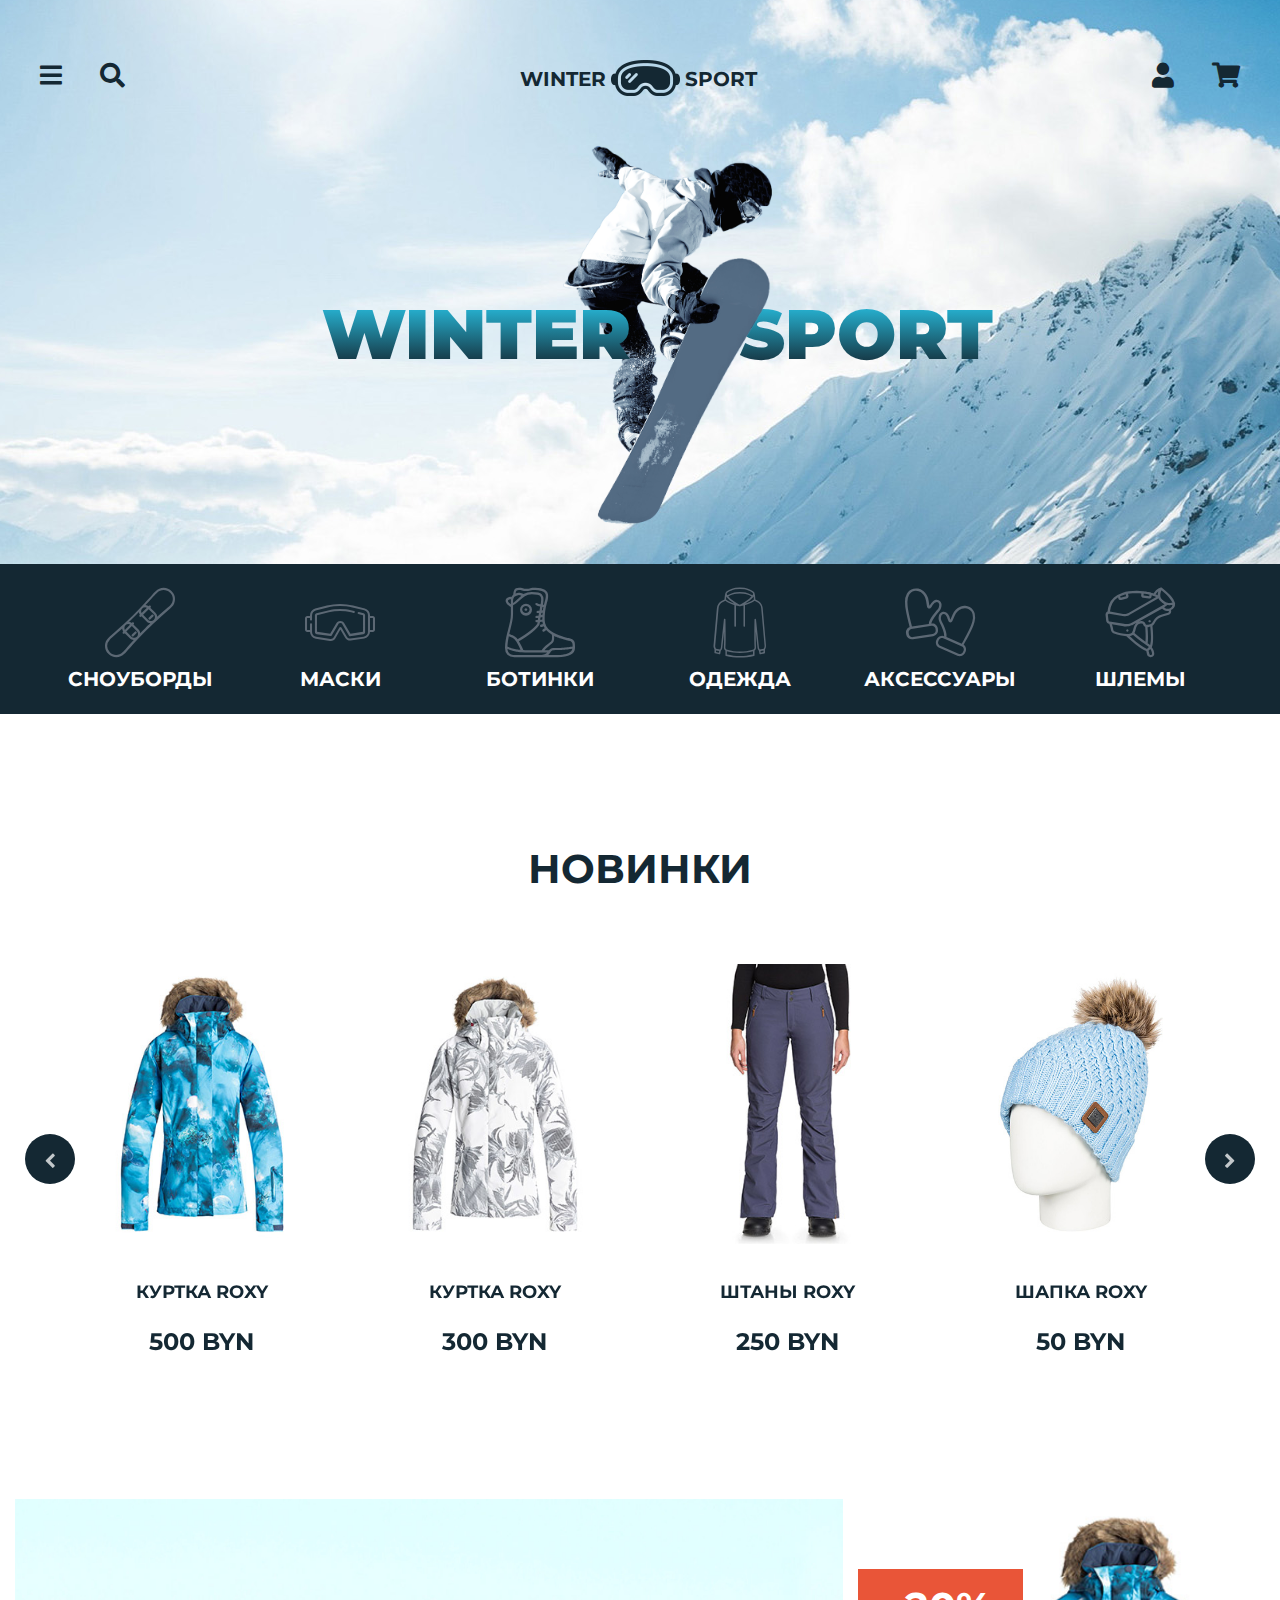
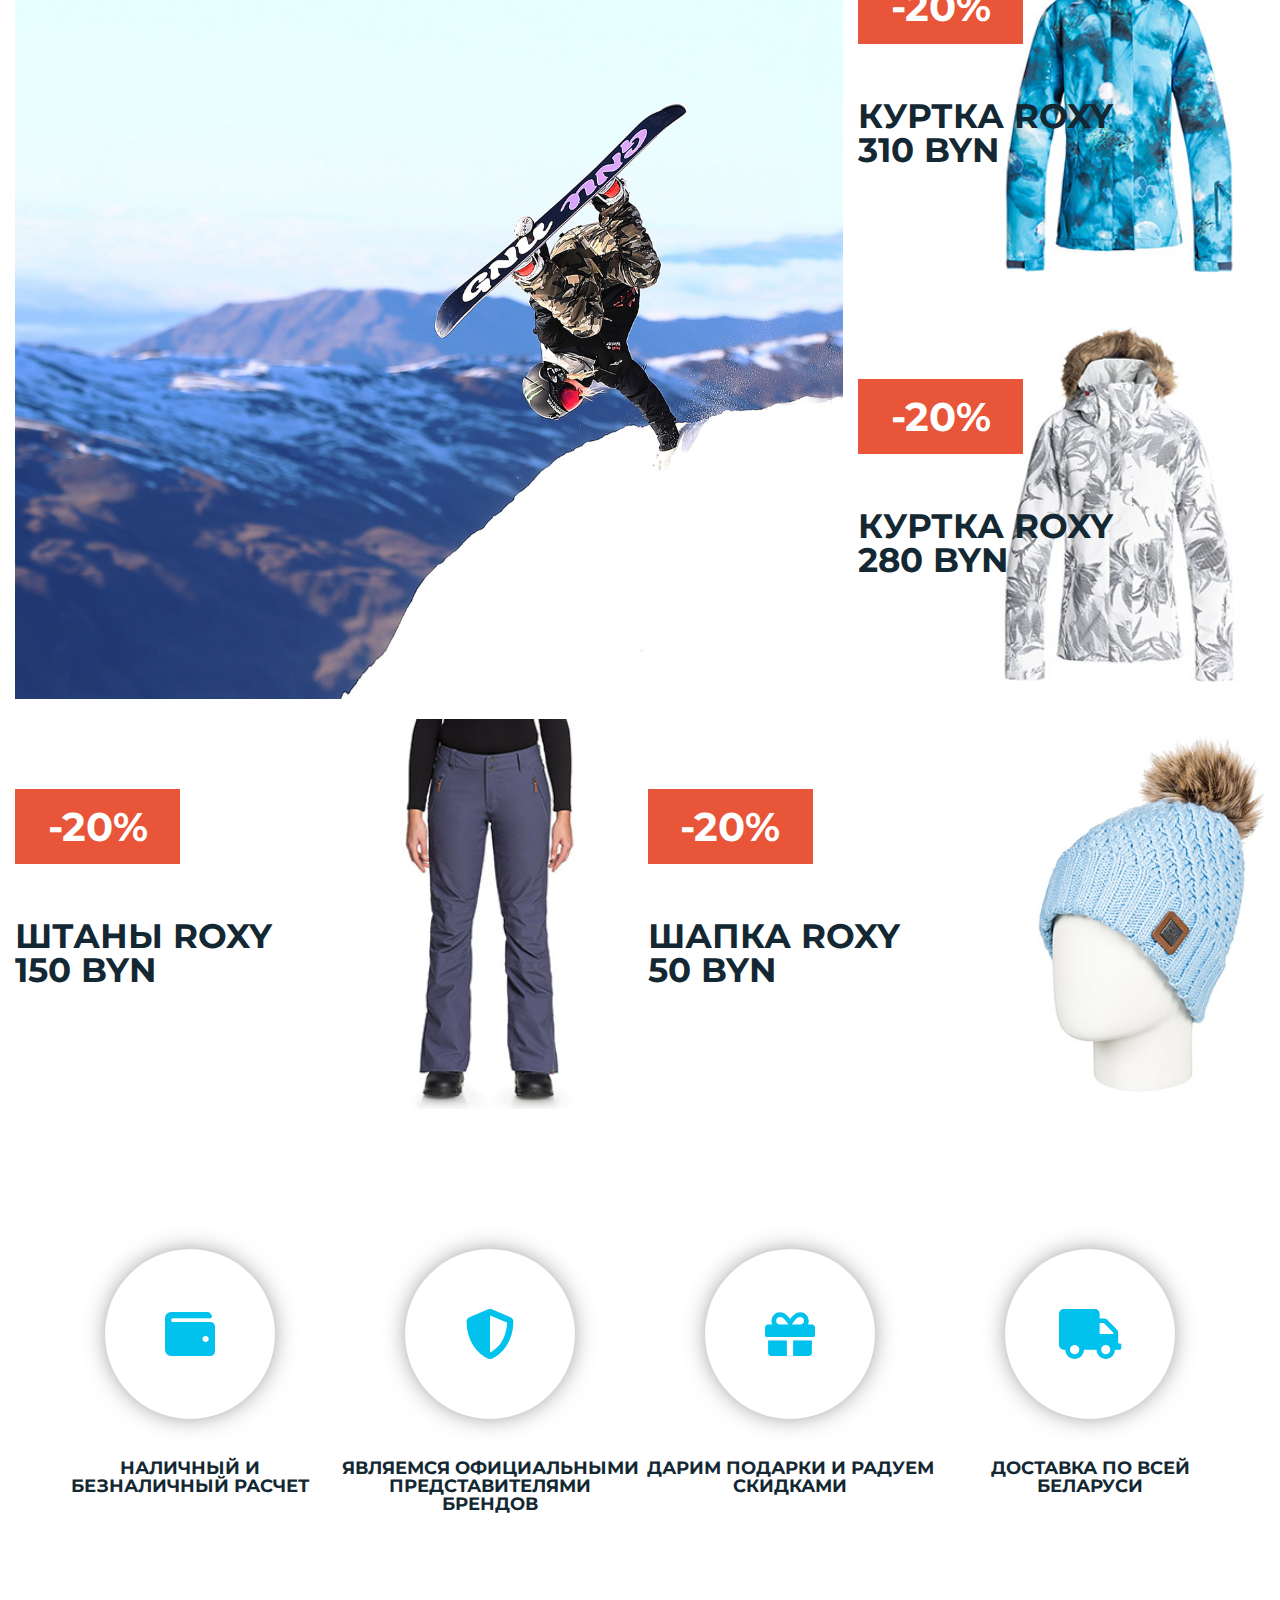
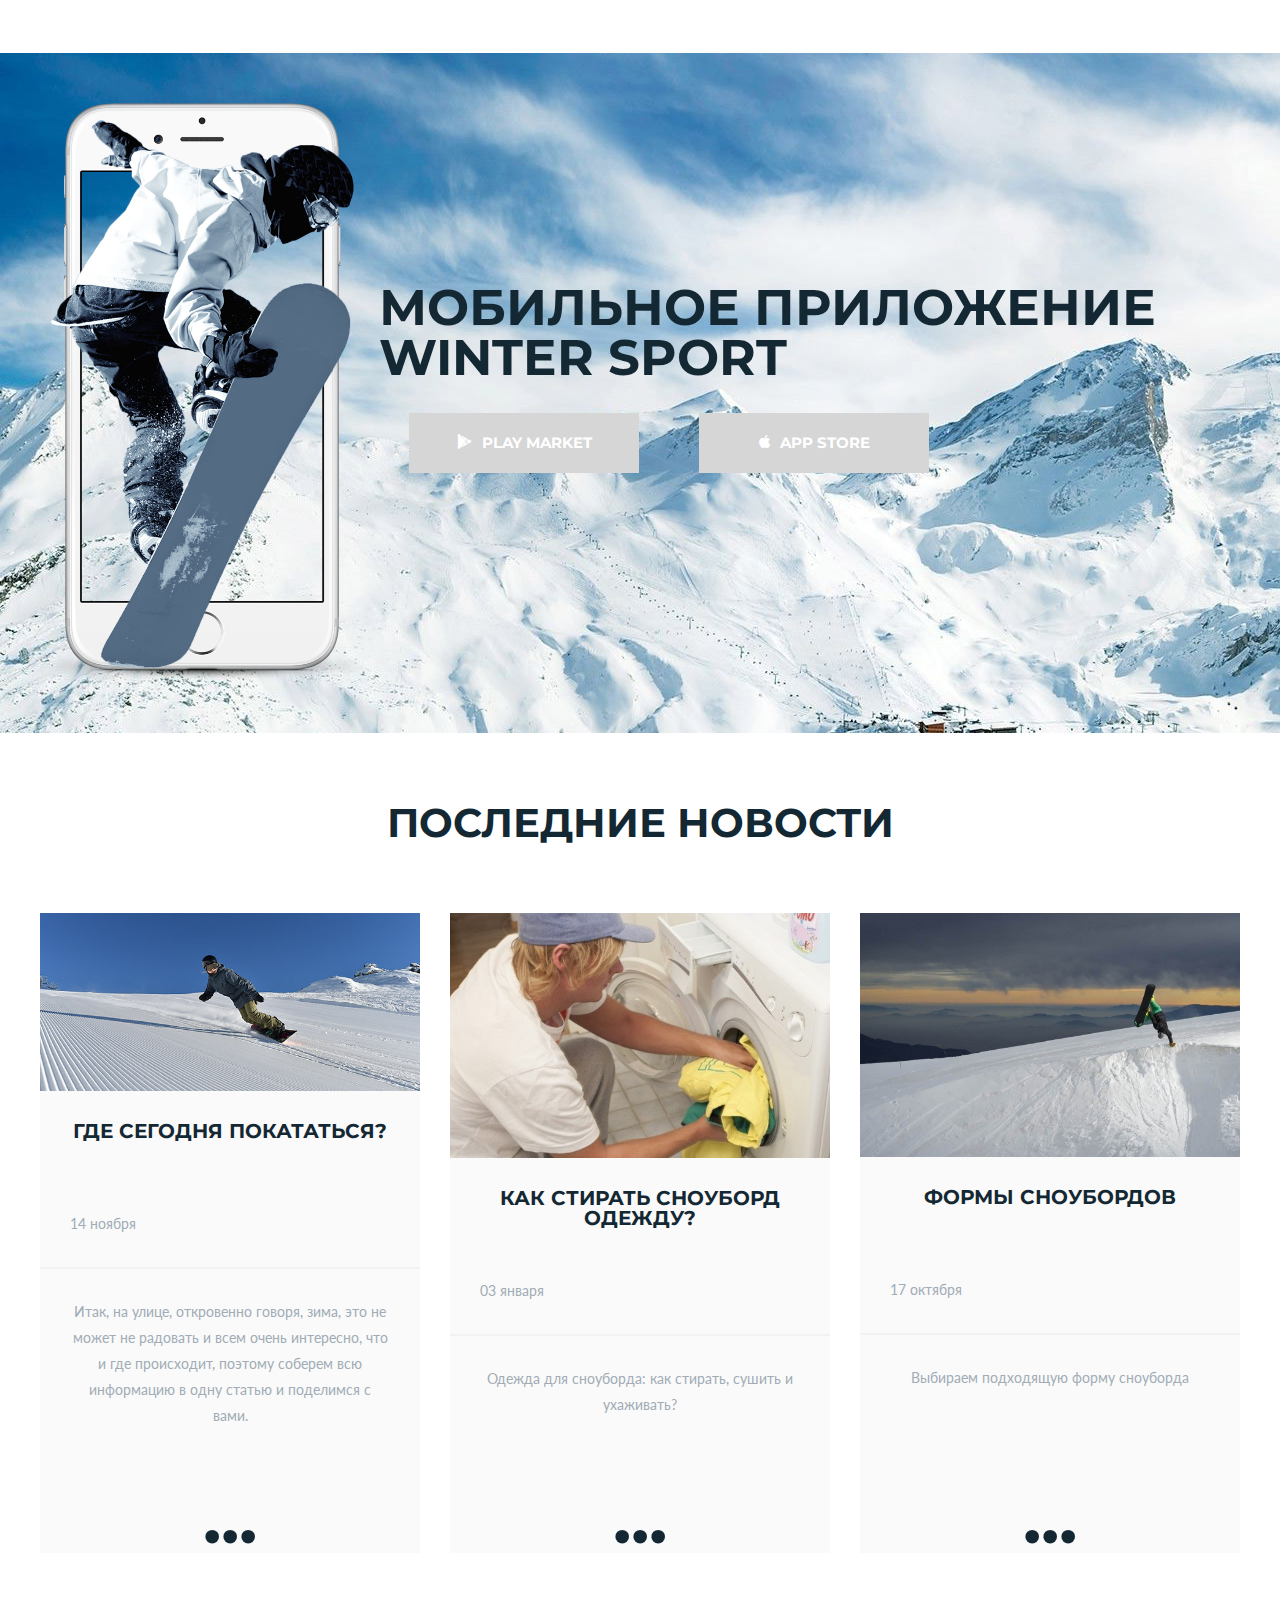
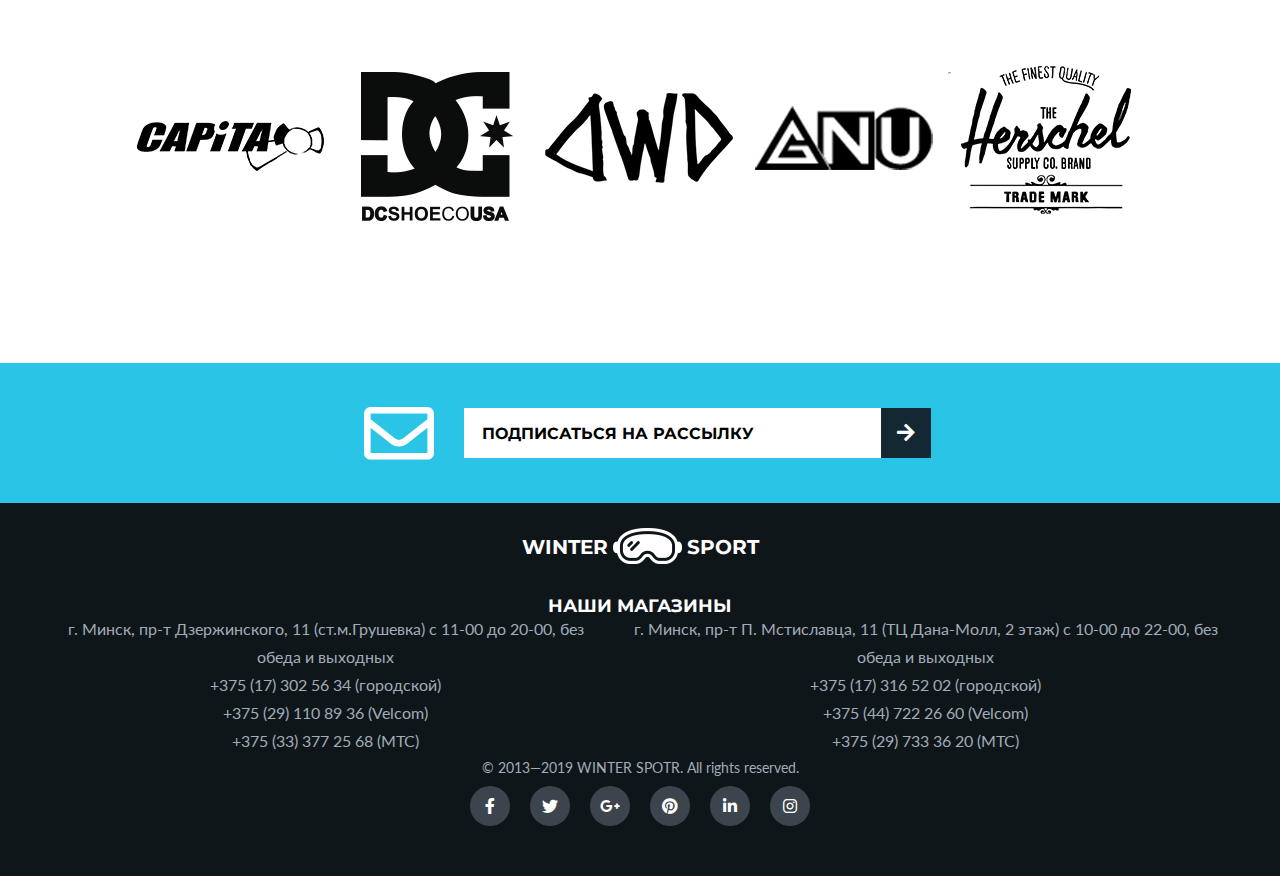
==== commit ee3c89af: "frs" ====
--- a/index.html
+++ b/index.html
@@ -6,7 +6,7 @@
     <title>WINTER SPORT</title>
     <link rel="stylesheet" href="./css/main.css" type="text/css">
     <link rel="stylesheet" href="./css/index.css" type="text/css">
-    <meta content='user-scalable=no, initial-scale=1, width=device-width' id='viewport' name='viewport'>
+    <meta content='initial-scale=1, width=device-width' id='viewport' name='viewport'>
     <link rel="icon" href="./images/logo-icon-black.png" type="image/png">
     <link href="https://fonts.googleapis.com/css?family=Lato&display=swap" rel="stylesheet" type="text/css">
     <link href="https://fonts.googleapis.com/css?family=Montserrat:400,700,900&display=swap" rel="stylesheet" type="text/css">
--- a/css/main.css
+++ b/css/main.css
@@ -362,11 +362,11 @@
     display: flex;
     -webkit-box-orient: vertical;
     -webkit-box-direction: normal;
-        -ms-flex-direction: column;
-            flex-direction: column;
+    -ms-flex-direction: column;
+    flex-direction: column;
     -webkit-box-pack: justify;
-        -ms-flex-pack: justify;
-            justify-content: space-between;
+    -ms-flex-pack: justify;
+    justify-content: space-between;
     position: relative;
 }
 
@@ -547,7 +547,6 @@
 textarea {
     border: 3px solid #eeeeee;
     padding: 15px;
-    font-size: 16px;
     font-family: 'Montserrat', sans-serif;
 }
 
@@ -569,6 +568,11 @@
 
 svg path.fill-off {
     fill: transparent;
+}
+
+input {
+    -webkit-appearance: none;
+    border-radius: 0;
 }
 
 /*----------------------------------Всплывающие элементы---------------------------------- */
@@ -593,7 +597,7 @@
     position: relative;
     left: 0;
     -webkit-animation: popup-menu 1s;
-            animation: popup-menu 1s;
+    animation: popup-menu 1s;
 }
 
 @-webkit-keyframes popup-menu {
@@ -686,23 +690,23 @@
     z-index: 999;
     display: none;
     -webkit-box-align: start;
-        -ms-flex-align: start;
-            align-items: flex-start;
+    -ms-flex-align: start;
+    align-items: flex-start;
     -webkit-box-pack: center;
-        -ms-flex-pack: center;
-            justify-content: center;
+    -ms-flex-pack: center;
+    justify-content: center;
 }
 
 .popup-search form {
     max-width: 740px;
     width: 100%;
-    margin-top: 470px;
+    margin-top: 370px;
     display: -webkit-box;
     display: -ms-flexbox;
     display: flex;
     -webkit-box-align: end;
-        -ms-flex-align: end;
-            align-items: flex-end
+    -ms-flex-align: end;
+    align-items: flex-end
 }
 
 .popup-search input {
@@ -746,11 +750,11 @@
     display: -ms-flexbox;
     display: flex;
     -webkit-box-pack: center;
-        -ms-flex-pack: center;
-            justify-content: center;
+    -ms-flex-pack: center;
+    justify-content: center;
     -webkit-box-align: center;
-        -ms-flex-align: center;
-            align-items: center;
+    -ms-flex-align: center;
+    align-items: center;
 }
 
 .popup-search form a span {
@@ -788,11 +792,11 @@
     z-index: 999;
     display: none;
     -webkit-box-align: start;
-        -ms-flex-align: start;
-            align-items: flex-start;
+    -ms-flex-align: start;
+    align-items: flex-start;
     -webkit-box-pack: center;
-        -ms-flex-pack: center;
-            justify-content: center;
+    -ms-flex-pack: center;
+    justify-content: center;
 }
 
 .popup-user > div {
@@ -930,7 +934,7 @@
 
 .popup-user form.sing-up .social {
     -ms-flex-pack: distribute;
-        justify-content: space-around
+    justify-content: space-around
 }
 
 /*----------------------------------Header---------------------------------- */
@@ -942,14 +946,14 @@
     display: flex;
     -webkit-box-orient: vertical;
     -webkit-box-direction: normal;
-        -ms-flex-direction: column;
-            flex-direction: column;
+    -ms-flex-direction: column;
+    flex-direction: column;
     -webkit-box-align: center;
-        -ms-flex-align: center;
-            align-items: center;
+    -ms-flex-align: center;
+    align-items: center;
     -webkit-box-pack: justify;
-        -ms-flex-pack: justify;
-            justify-content: space-between;
+    -ms-flex-pack: justify;
+    justify-content: space-between;
     font-weight: 700;
 }
 
@@ -965,11 +969,11 @@
     display: -ms-flexbox;
     display: flex;
     -webkit-box-pack: justify;
-        -ms-flex-pack: justify;
-            justify-content: space-between;
+    -ms-flex-pack: justify;
+    justify-content: space-between;
     -webkit-box-align: baseline;
-        -ms-flex-align: baseline;
-            align-items: baseline;
+    -ms-flex-align: baseline;
+    align-items: baseline;
 }
 
 header .header-top div a {
@@ -1003,8 +1007,8 @@
     display: -ms-flexbox;
     display: flex;
     -webkit-box-pack: justify;
-        -ms-flex-pack: justify;
-            justify-content: space-between;
+    -ms-flex-pack: justify;
+    justify-content: space-between;
 }
 
 header .header-bottom li {
@@ -1067,14 +1071,14 @@
     display: flex;
     -webkit-box-orient: vertical;
     -webkit-box-direction: normal;
-        -ms-flex-direction: column;
-            flex-direction: column;
+    -ms-flex-direction: column;
+    flex-direction: column;
     -webkit-box-align: center;
-        -ms-flex-align: center;
-            align-items: center;
+    -ms-flex-align: center;
+    align-items: center;
     -webkit-box-pack: justify;
-        -ms-flex-pack: justify;
-            justify-content: space-between;
+    -ms-flex-pack: justify;
+    justify-content: space-between;
 }
 
 footer .footer-top {
@@ -1093,11 +1097,11 @@
     display: flex;
     -webkit-box-orient: vertical;
     -webkit-box-direction: normal;
-        -ms-flex-direction: column;
-            flex-direction: column;
+    -ms-flex-direction: column;
+    flex-direction: column;
     -webkit-box-align: center;
-        -ms-flex-align: center;
-            align-items: center;
+    -ms-flex-align: center;
+    align-items: center;
     padding: 15px 0 50px 0;
 }
 
@@ -1111,7 +1115,7 @@
     display: -ms-flexbox;
     display: flex;
     -ms-flex-pack: distribute;
-        justify-content: space-around;
+    justify-content: space-around;
 }
 
 footer .footer-bottom .contact p {
@@ -1143,8 +1147,8 @@
     footer .footer-bottom .contact {
         -webkit-box-orient: vertical;
         -webkit-box-direction: normal;
-            -ms-flex-direction: column;
-                flex-direction: column;
+        -ms-flex-direction: column;
+        flex-direction: column;
     }
 
     body footer .footer-bottom .contact p {
@@ -1225,11 +1229,11 @@
     display: flex;
     -webkit-box-orient: horizontal;
     -webkit-box-direction: normal;
-        -ms-flex-direction: row;
-            flex-direction: row;
+    -ms-flex-direction: row;
+    flex-direction: row;
     -webkit-box-pack: center;
-        -ms-flex-pack: center;
-            justify-content: center;
+    -ms-flex-pack: center;
+    justify-content: center;
     margin-top: 80px;
 }
 
@@ -1295,14 +1299,14 @@
     display: flex;
     -webkit-box-orient: horizontal;
     -webkit-box-direction: normal;
-        -ms-flex-direction: row;
-            flex-direction: row;
+    -ms-flex-direction: row;
+    flex-direction: row;
     -webkit-box-pack: center;
-        -ms-flex-pack: center;
-            justify-content: center;
+    -ms-flex-pack: center;
+    justify-content: center;
     -webkit-box-align: center;
-        -ms-flex-align: center;
-            align-items: center;
+    -ms-flex-align: center;
+    align-items: center;
 }
 
 form.send-search > span {
@@ -1314,8 +1318,8 @@
 form.send-search input {
     height: 14px;
     -webkit-box-flex: 1;
-        -ms-flex: 1 1 100%;
-            flex: 1 1 100%;
+    -ms-flex: 1 1 100%;
+    flex: 1 1 100%;
     padding: 18px;
     border: none;
     text-transform: none;
@@ -1353,8 +1357,9 @@
     background: #142833;
     border: none;
     -webkit-box-flex: 0;
-        -ms-flex: 0 0 50px;
-            flex: 0 0 50px;
+    -ms-flex: 0 0 50px;
+    flex: 0 0 50px;
+    margin-left: -3px;
 }
 
 form.send-search button:hover {
@@ -1371,10 +1376,10 @@
     background: #142833;
     border: none;
     -webkit-box-flex: 0;
-        -ms-flex: 0 0 50px;
-            flex: 0 0 50px;
+    -ms-flex: 0 0 50px;
+    flex: 0 0 50px;
     text-align: center;
-    margin: 0;
+    margin: 0 0 0 -3px;
 }
 
 form.send-search a:hover {
@@ -1390,9 +1395,11 @@
     body form.send-search input[type="email"]::-webkit-input-placeholder {
         font-size: 14px;
     }
+
     body form.send-search input[type="email"]:-ms-input-placeholder {
         font-size: 14px;
     }
+
     body form.send-search input[type="email"]::placeholder {
         font-size: 14px;
     }
@@ -1405,8 +1412,8 @@
     display: flex;
     -webkit-box-orient: vertical;
     -webkit-box-direction: normal;
-        -ms-flex-direction: column;
-            flex-direction: column;
+    -ms-flex-direction: column;
+    flex-direction: column;
     padding-top: 80px;
 }
 
@@ -1416,8 +1423,8 @@
     display: flex;
     -webkit-box-orient: horizontal;
     -webkit-box-direction: normal;
-        -ms-flex-direction: row;
-            flex-direction: row;
+    -ms-flex-direction: row;
+    flex-direction: row;
 }
 
 .comments .comment:first-of-type {
@@ -1430,8 +1437,8 @@
     border-radius: 50%;
     border: 10px solid #ebebeb;
     -webkit-box-flex: 0;
-        -ms-flex: 0 0 70px;
-            flex: 0 0 70px;
+    -ms-flex: 0 0 70px;
+    flex: 0 0 70px;
     margin-right: 30px;
 }
 
@@ -1441,11 +1448,11 @@
     display: flex;
     -webkit-box-orient: vertical;
     -webkit-box-direction: normal;
-        -ms-flex-direction: column;
-            flex-direction: column;
+    -ms-flex-direction: column;
+    flex-direction: column;
     -webkit-box-flex: 1;
-        -ms-flex: 1 1 100%;
-            flex: 1 1 100%;
+    -ms-flex: 1 1 100%;
+    flex: 1 1 100%;
 }
 
 .comments .comment div > div {
@@ -1454,16 +1461,16 @@
     display: flex;
     -webkit-box-orient: horizontal;
     -webkit-box-direction: normal;
-        -ms-flex-direction: row;
-            flex-direction: row;
+    -ms-flex-direction: row;
+    flex-direction: row;
     -webkit-box-pack: justify;
-        -ms-flex-pack: justify;
-            justify-content: space-between;
+    -ms-flex-pack: justify;
+    justify-content: space-between;
     -webkit-box-align: baseline;
-        -ms-flex-align: baseline;
-            align-items: baseline;
+    -ms-flex-align: baseline;
+    align-items: baseline;
     -ms-flex-wrap: wrap;
-        flex-wrap: wrap;
+    flex-wrap: wrap;
 }
 
 .comments .comment div div h13 {
@@ -1504,11 +1511,11 @@
     display: flex;
     -webkit-box-orient: horizontal;
     -webkit-box-direction: normal;
-        -ms-flex-direction: row;
-            flex-direction: row;
+    -ms-flex-direction: row;
+    flex-direction: row;
     -webkit-box-align: center;
-        -ms-flex-align: center;
-            align-items: center;
+    -ms-flex-align: center;
+    align-items: center;
     padding: 20px 0;
 }
 
@@ -1531,8 +1538,8 @@
     display: flex;
     -webkit-box-orient: vertical;
     -webkit-box-direction: normal;
-        -ms-flex-direction: column;
-            flex-direction: column;
+    -ms-flex-direction: column;
+    flex-direction: column;
 }
 
 .comments form > span {
@@ -1541,14 +1548,14 @@
     display: flex;
     -webkit-box-orient: horizontal;
     -webkit-box-direction: normal;
-        -ms-flex-direction: row;
-            flex-direction: row;
+    -ms-flex-direction: row;
+    flex-direction: row;
     -webkit-box-pack: justify;
-        -ms-flex-pack: justify;
-            justify-content: space-between;
+    -ms-flex-pack: justify;
+    justify-content: space-between;
     -webkit-box-align: center;
-        -ms-flex-align: center;
-            align-items: center;
+    -ms-flex-align: center;
+    align-items: center;
 }
 
 .review-stars {
@@ -1557,8 +1564,8 @@
     display: flex;
     -webkit-box-orient: horizontal;
     -webkit-box-direction: reverse;
-        -ms-flex-direction: row-reverse;
-            flex-direction: row-reverse;
+    -ms-flex-direction: row-reverse;
+    flex-direction: row-reverse;
 }
 
 .review-stars input {
@@ -1582,15 +1589,15 @@
     display: flex;
     -webkit-box-orient: horizontal;
     -webkit-box-direction: normal;
-        -ms-flex-direction: row;
-            flex-direction: row;
+    -ms-flex-direction: row;
+    flex-direction: row;
     margin: 35px 0 30px 0;
 }
 
 .comments form div input {
     -webkit-box-flex: 1;
-        -ms-flex: 1 1 50%;
-            flex: 1 1 50%;
+    -ms-flex: 1 1 50%;
+    flex: 1 1 50%;
 }
 
 .comments form div input:not(:last-child) {
@@ -1604,7 +1611,7 @@
 .comments form input[type="submit"] {
     margin-top: 30px;
     -ms-flex-item-align: start;
-        align-self: flex-start
+    align-self: flex-start
 }
 
 @media only screen and (max-width: 750px) {
@@ -1628,7 +1635,7 @@
 
     .comments form div {
         -ms-flex-wrap: wrap;
-            flex-wrap: wrap;
+        flex-wrap: wrap;
         margin: 35px 0 30px 0;
     }
 
--- a/css/index.css
+++ b/css/index.css
@@ -80,7 +80,7 @@
     }
 
     html body header.header-index h1 img {
-        height: 300px;
+        height: 200px;
     }
 }
 
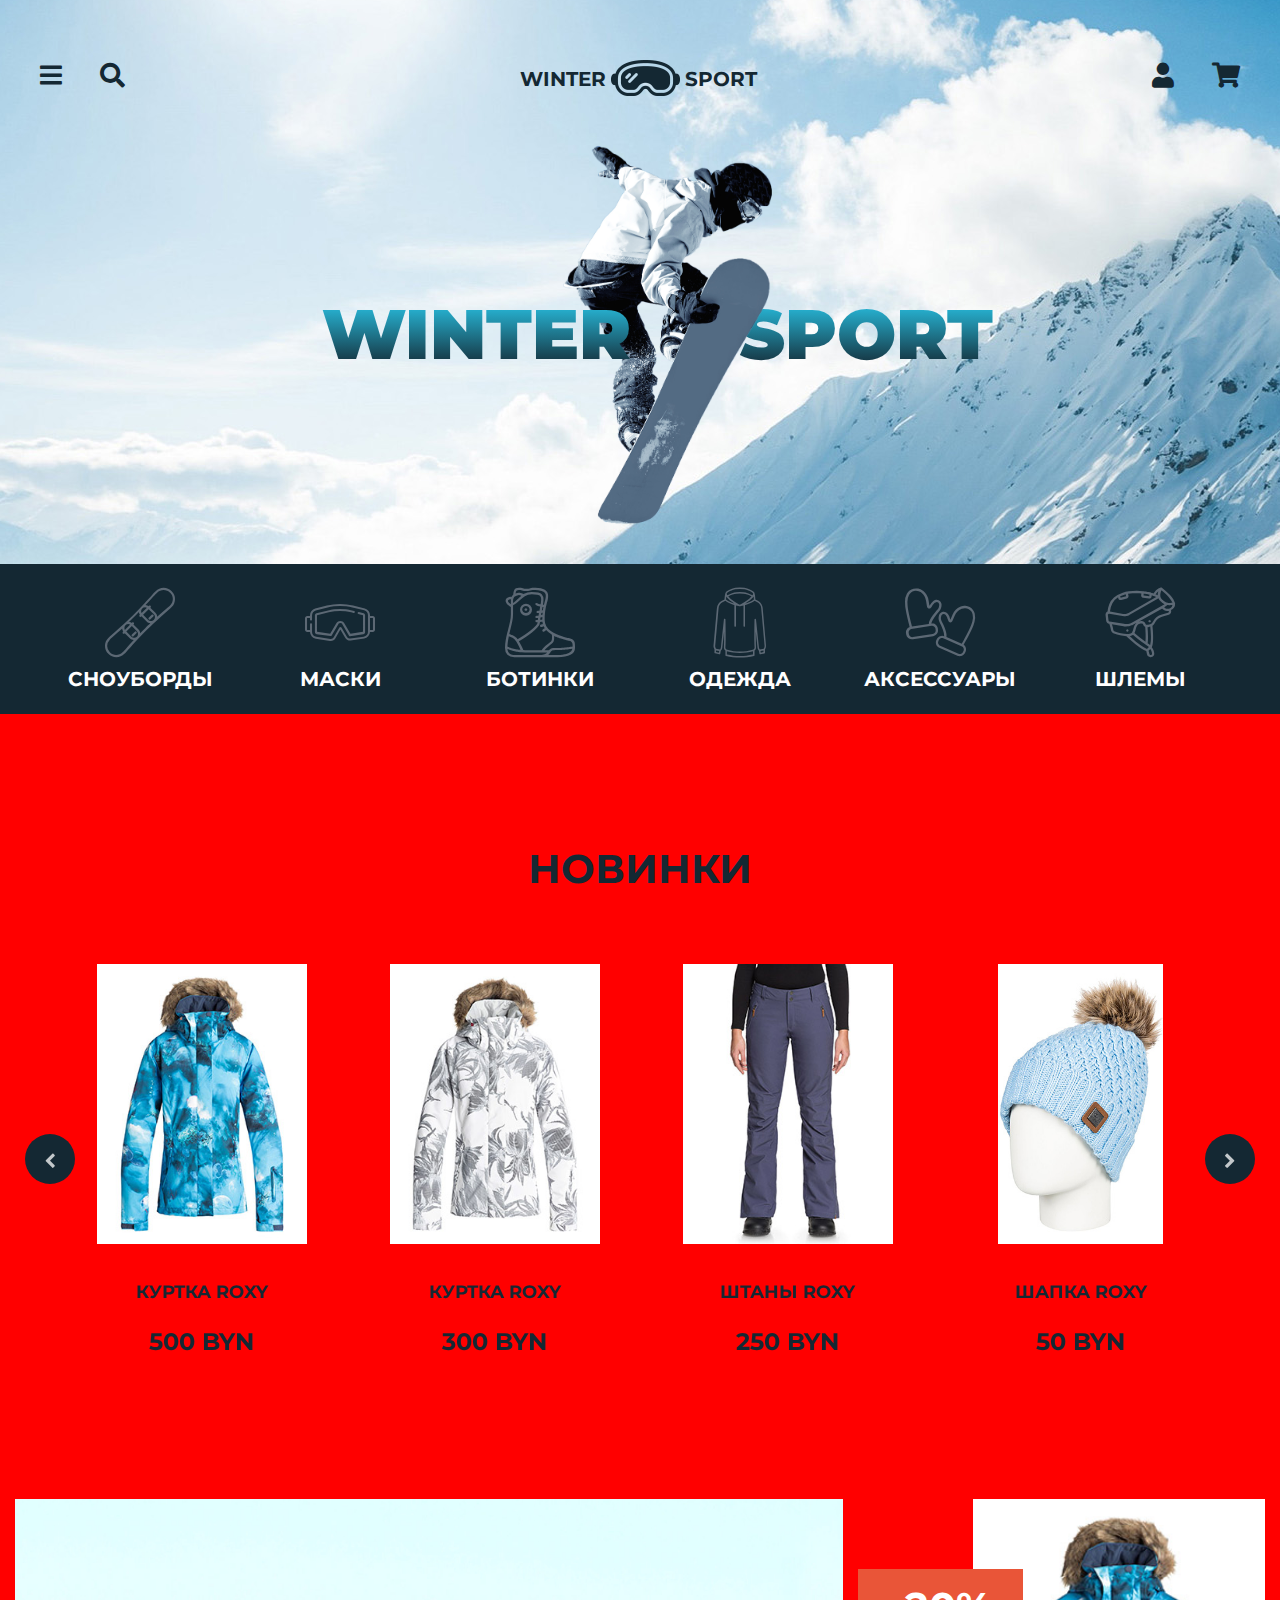
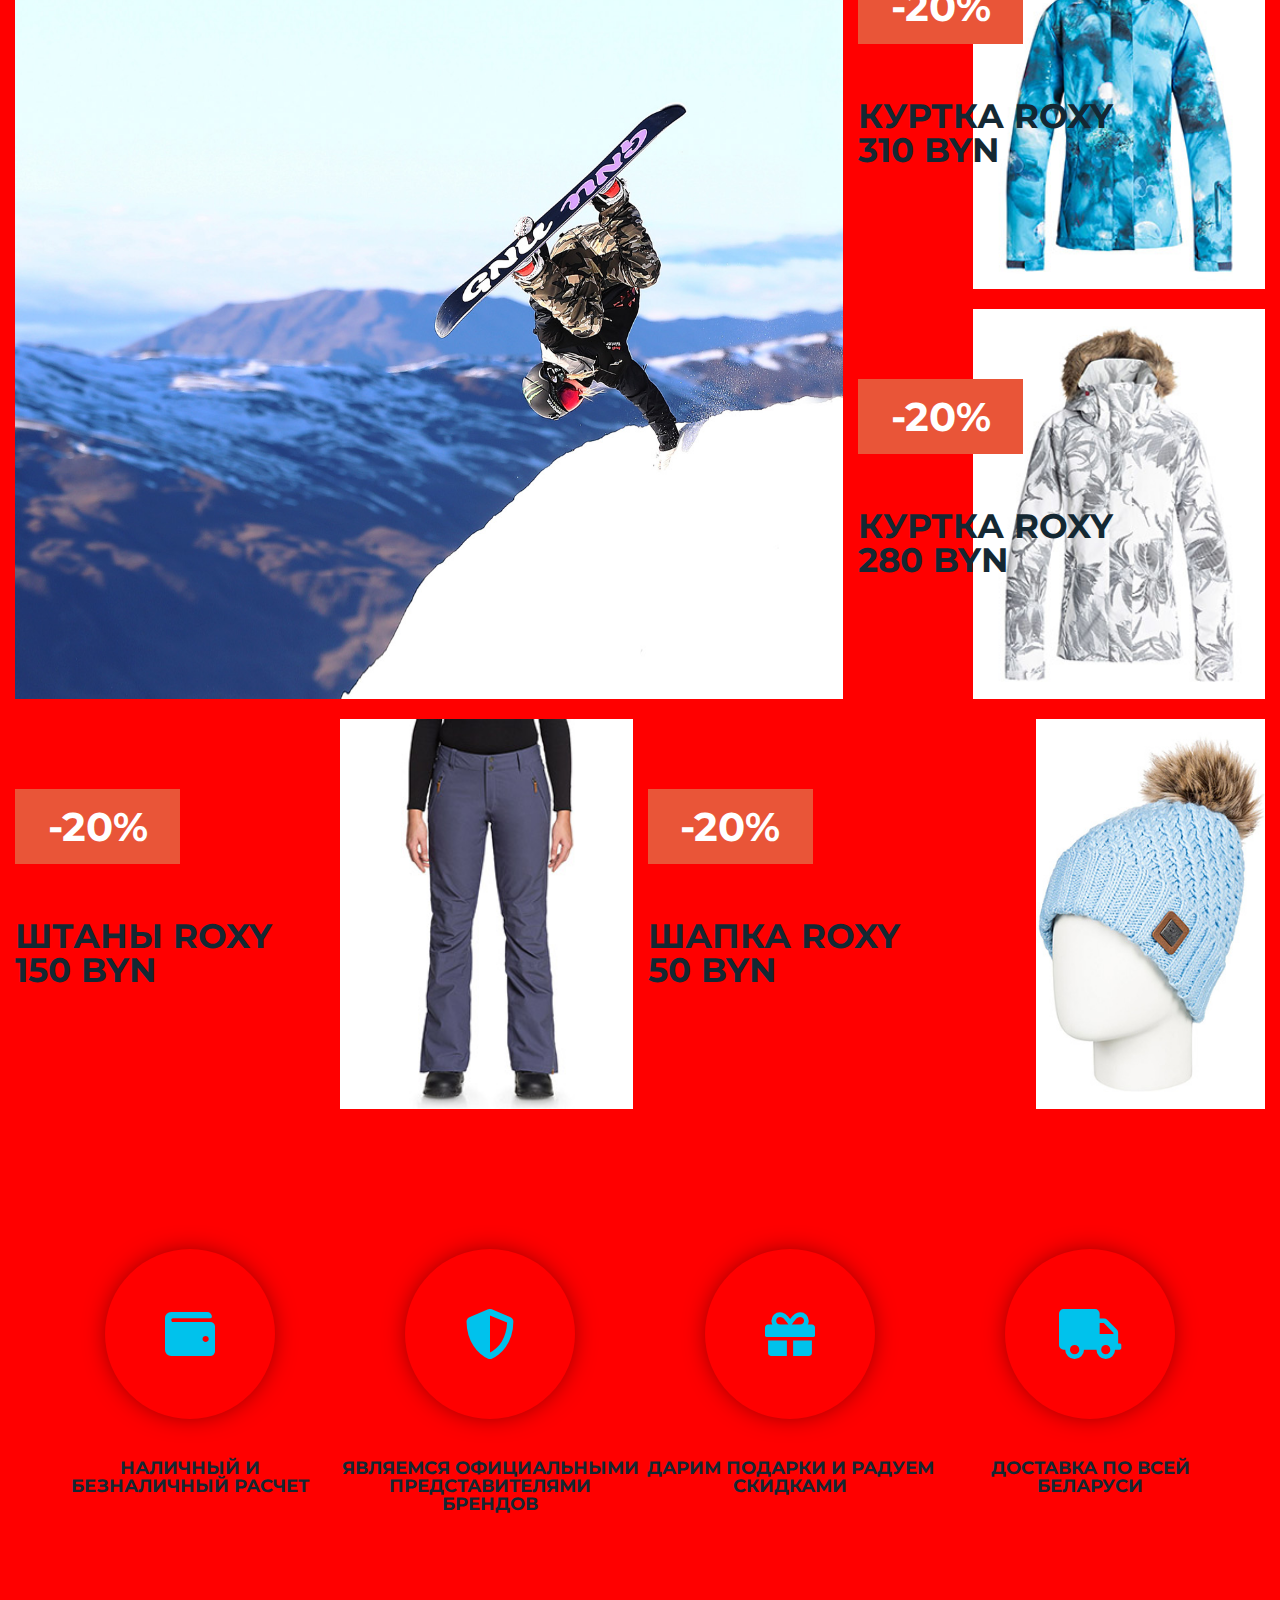
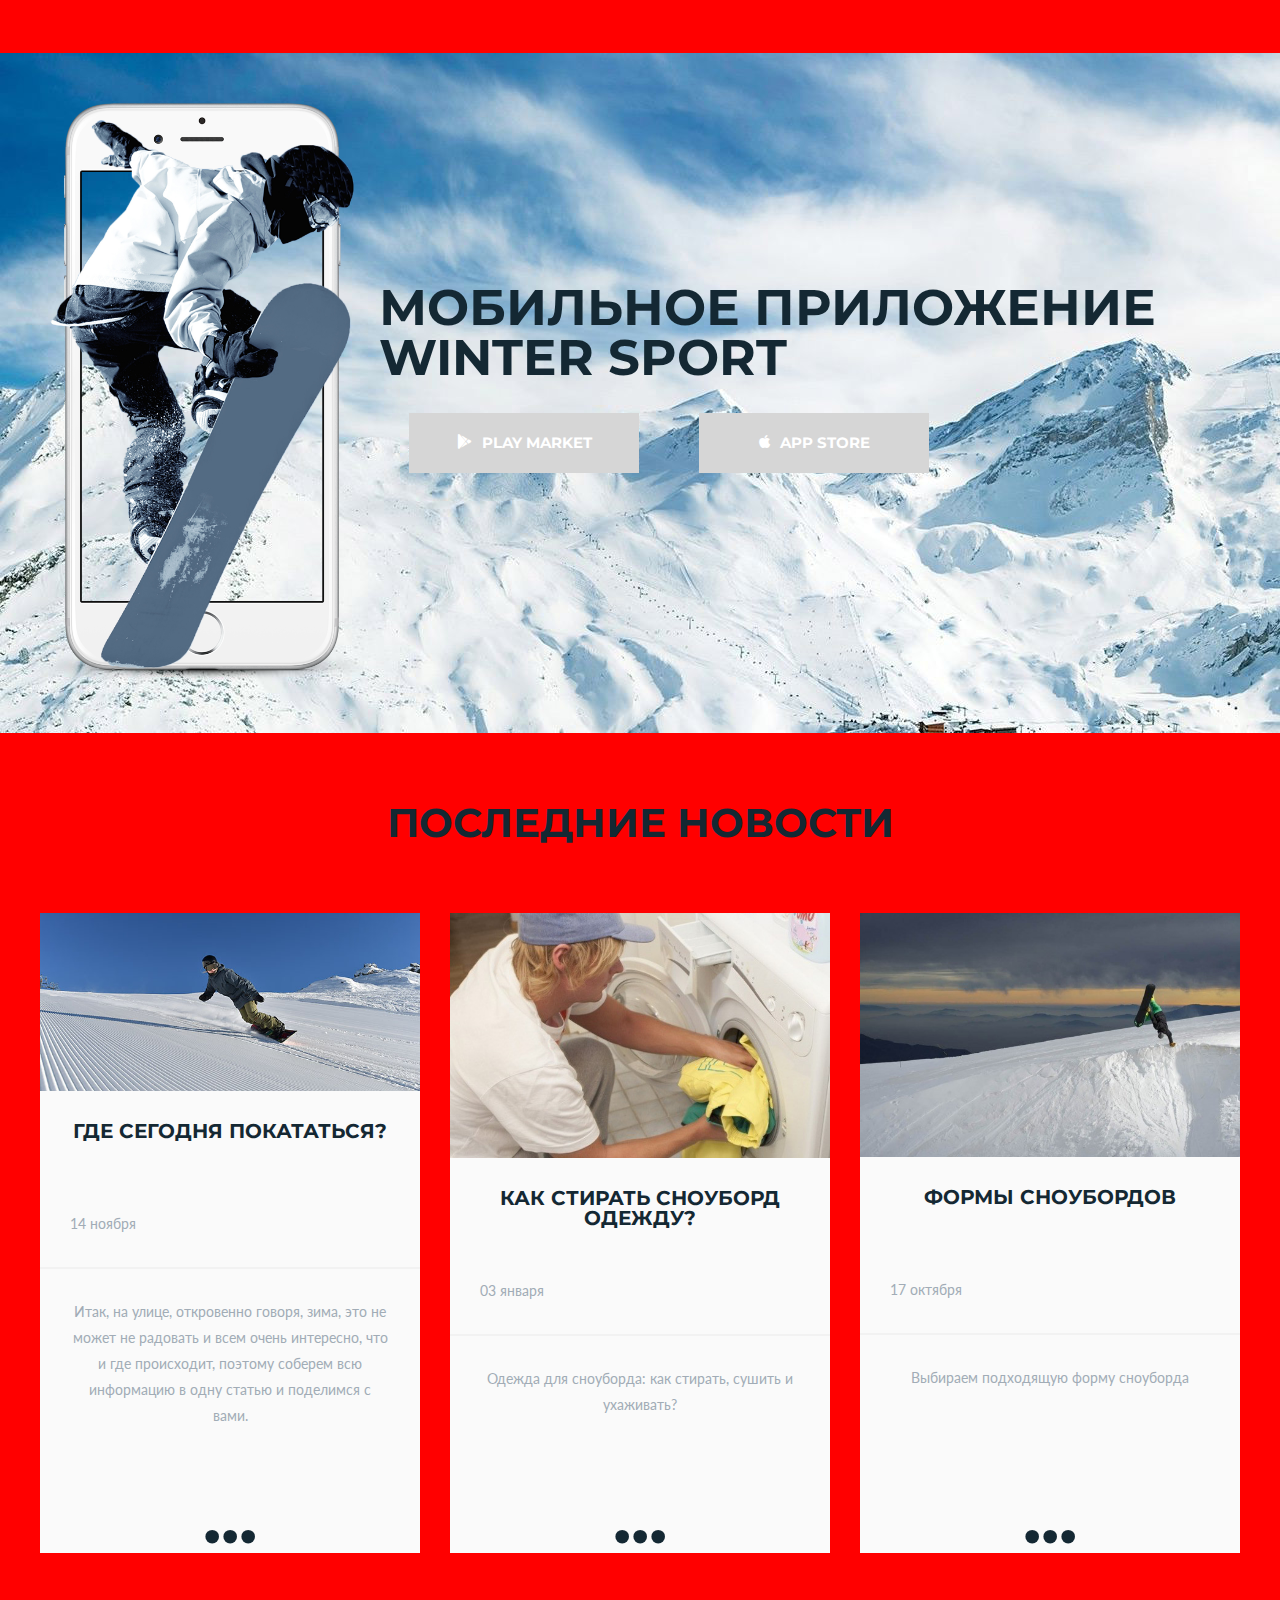
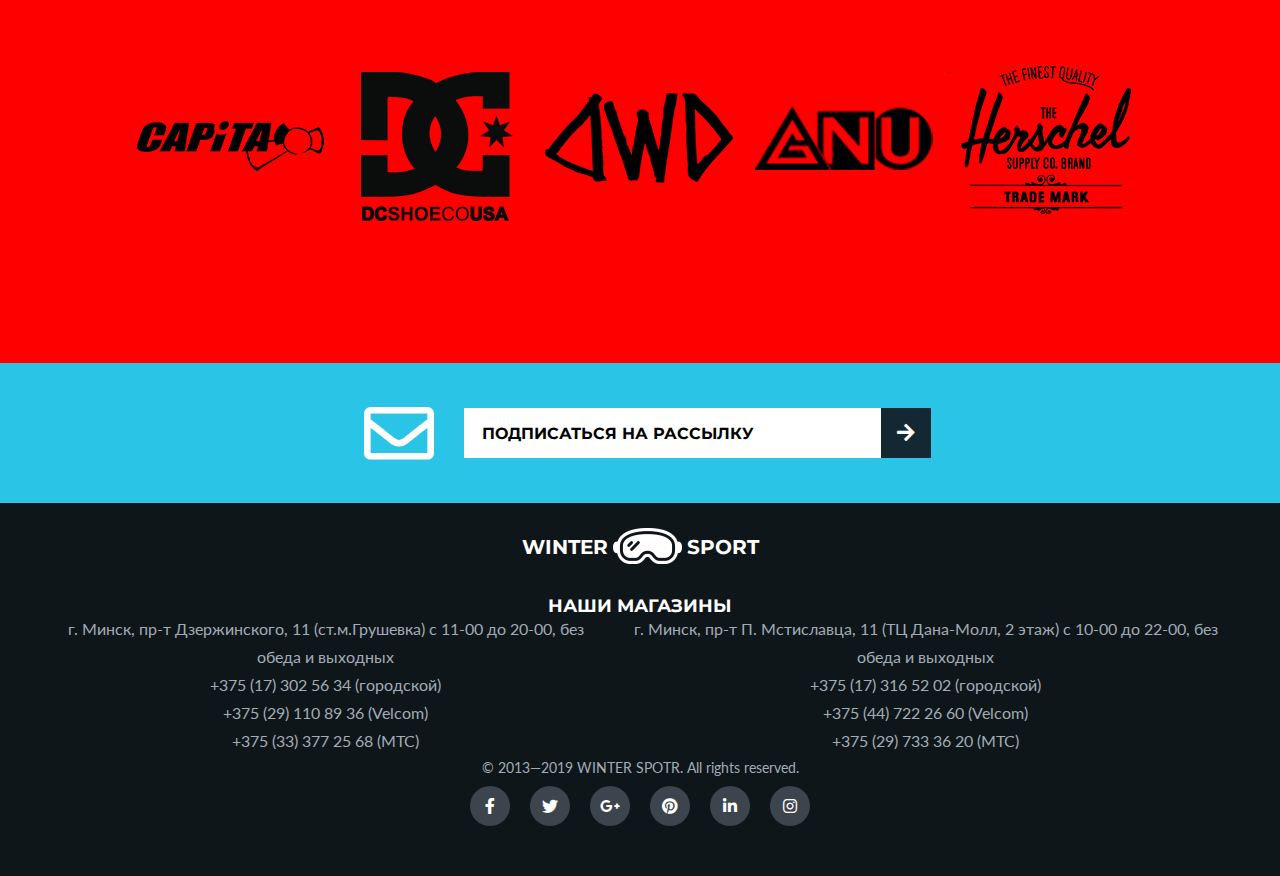
==== commit 168b38c8: "yh" ====
--- a/index.html
+++ b/index.html
@@ -6,7 +6,7 @@
     <title>WINTER SPORT</title>
     <link rel="stylesheet" href="./css/main.css" type="text/css">
     <link rel="stylesheet" href="./css/index.css" type="text/css">
-    <meta content='initial-scale=1, width=device-width' id='viewport' name='viewport'>
+    <meta name="viewport" content="width=device-width, height=device-height, initial-scale=1">
     <link rel="icon" href="./images/logo-icon-black.png" type="image/png">
     <link href="https://fonts.googleapis.com/css?family=Lato&display=swap" rel="stylesheet" type="text/css">
     <link href="https://fonts.googleapis.com/css?family=Montserrat:400,700,900&display=swap" rel="stylesheet" type="text/css">
@@ -14,7 +14,7 @@
     <link href="./slick/slick.css" type="text/css" rel="stylesheet">
 </head>
 
-<body>
+<body style="background: red">
 
     <nav class="popup-menu">
         <ul>
@@ -534,4 +534,6 @@
     <script src="./js/slick.js"></script>
     <!--вызов карусели-->
 
-</body></html>
+</body>
+
+</html>
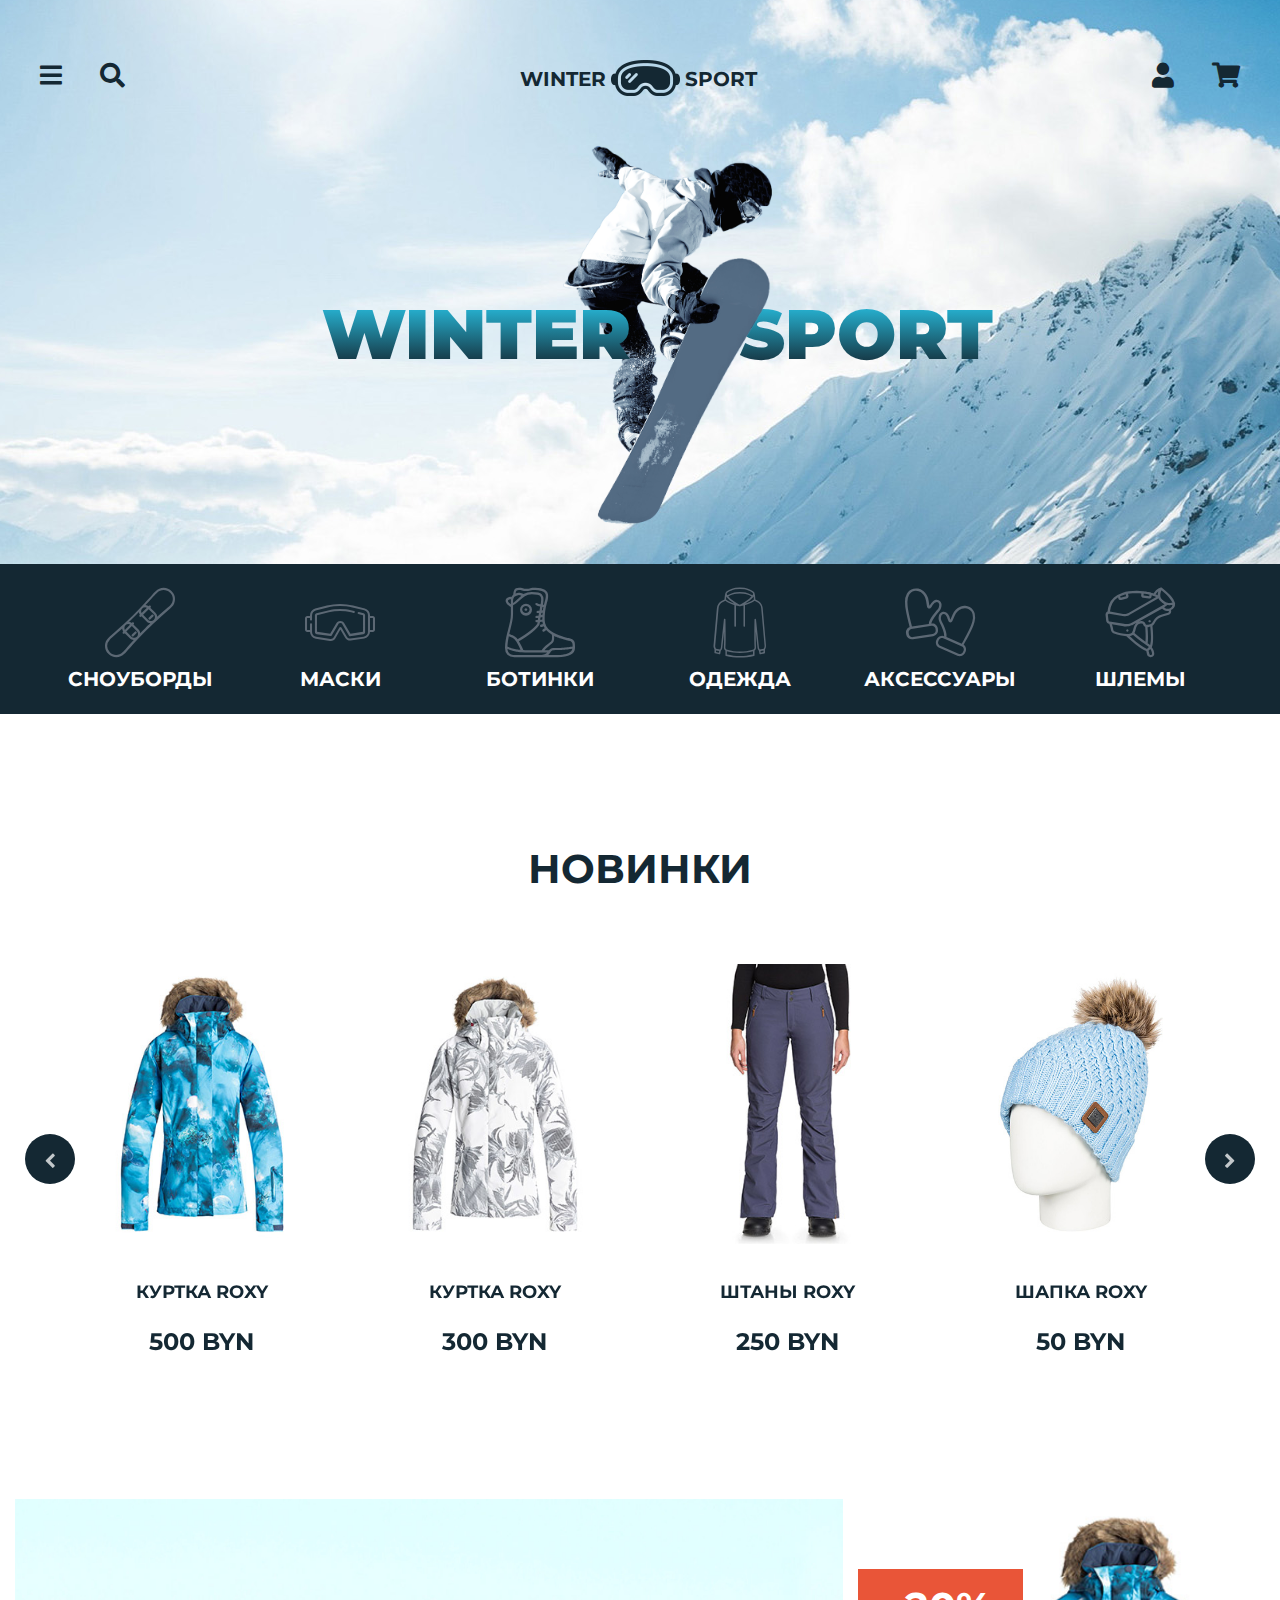
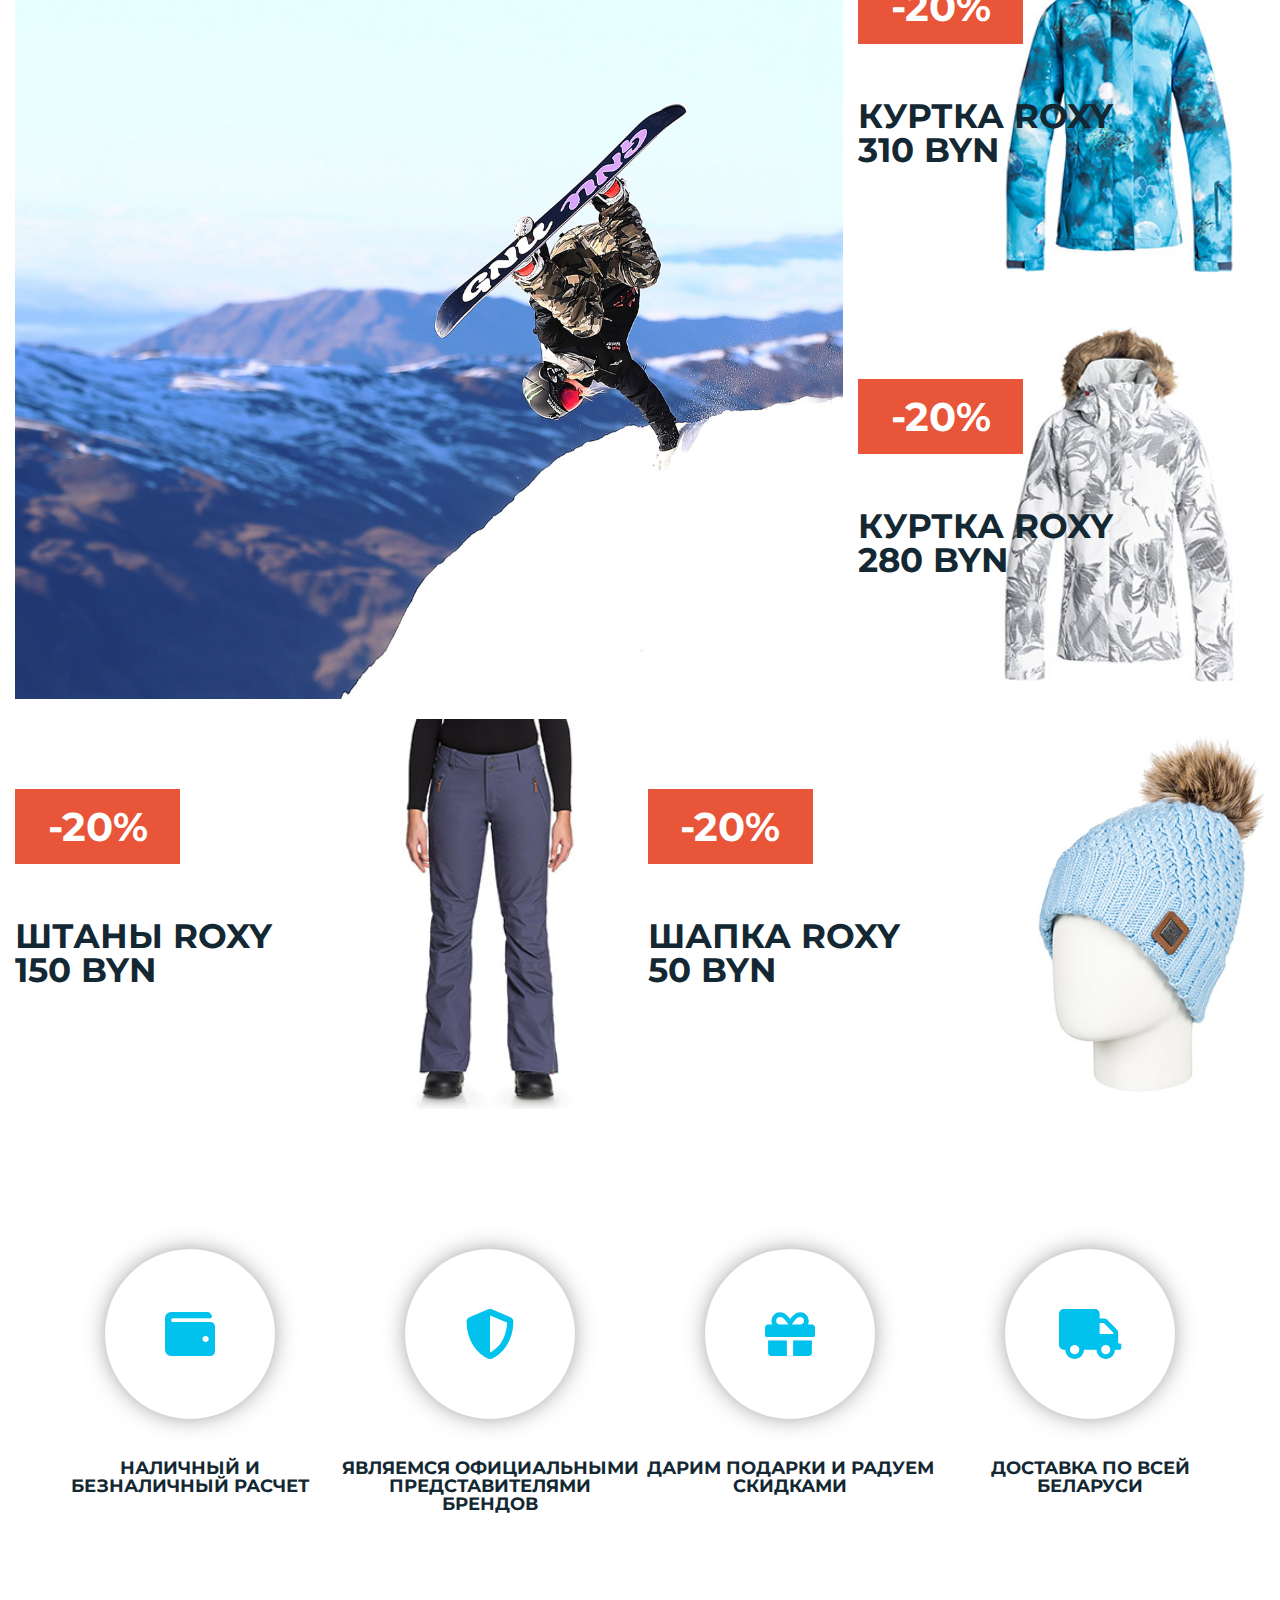
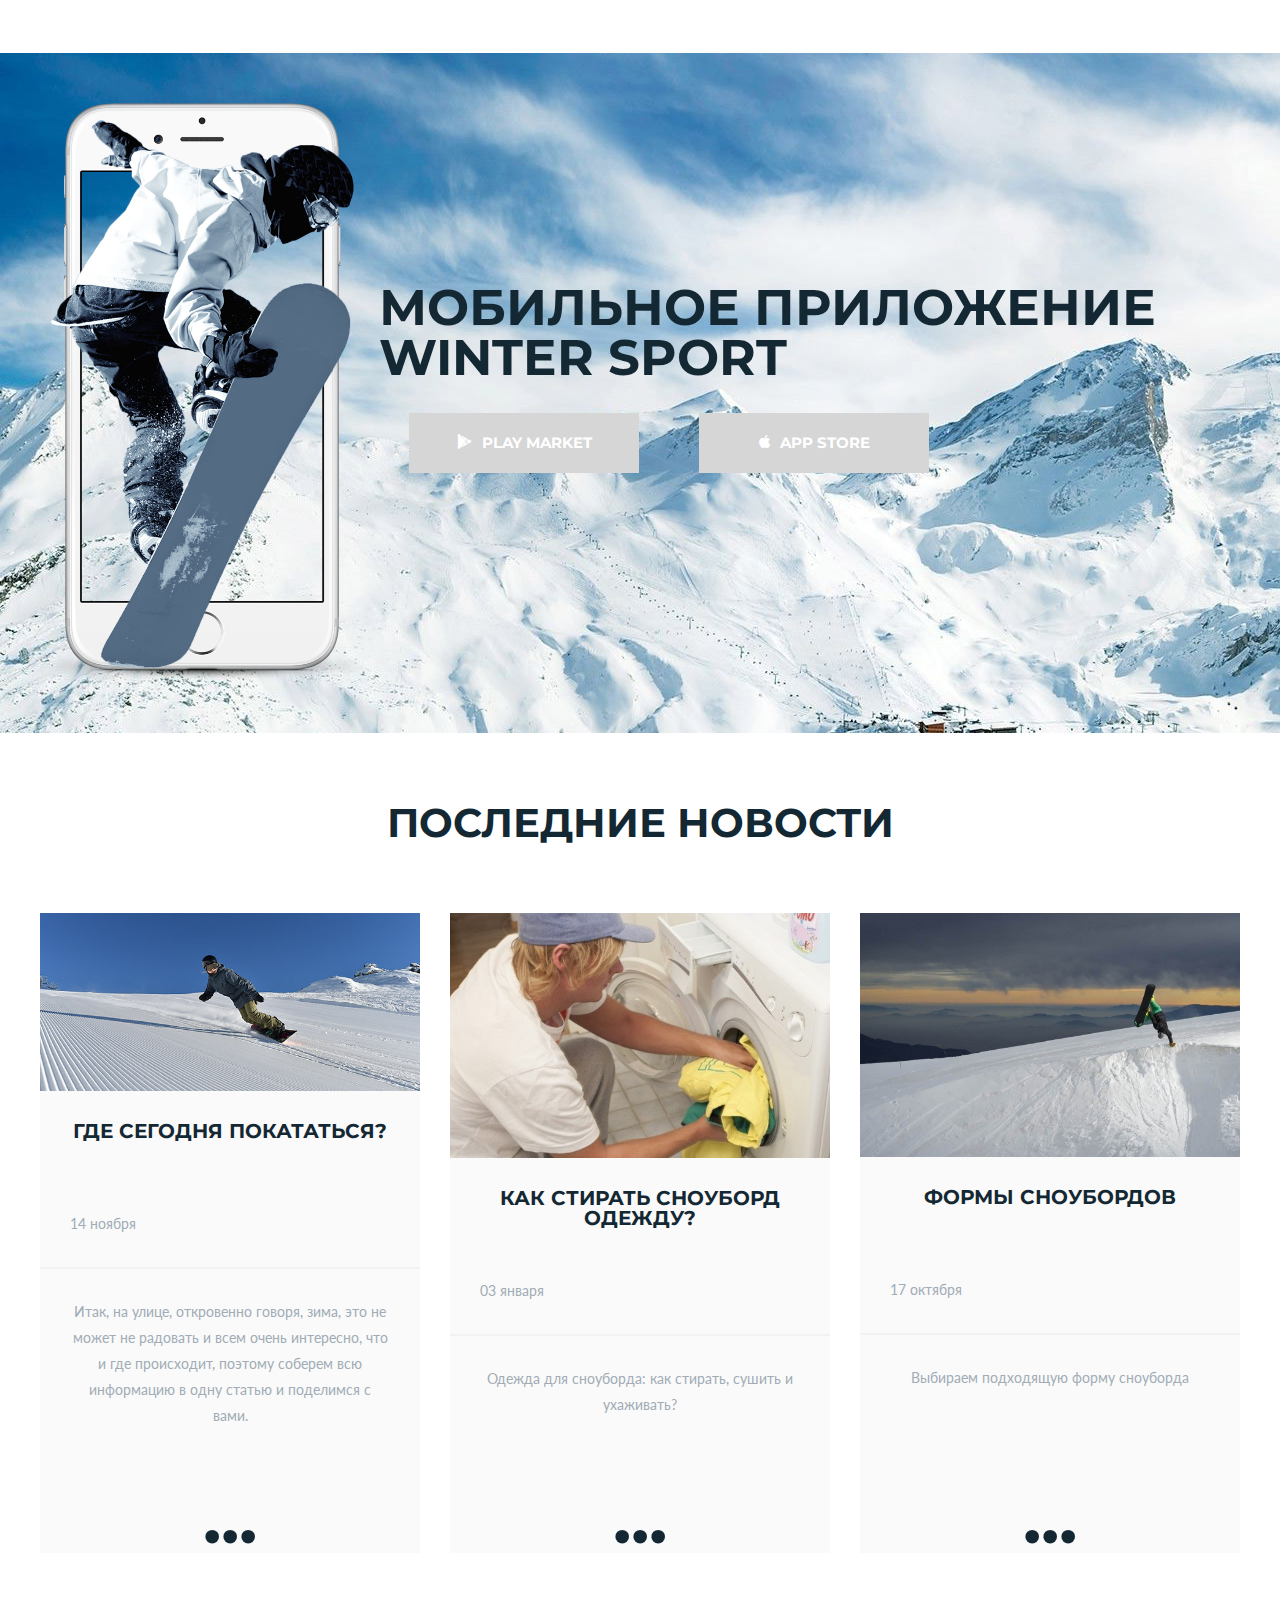
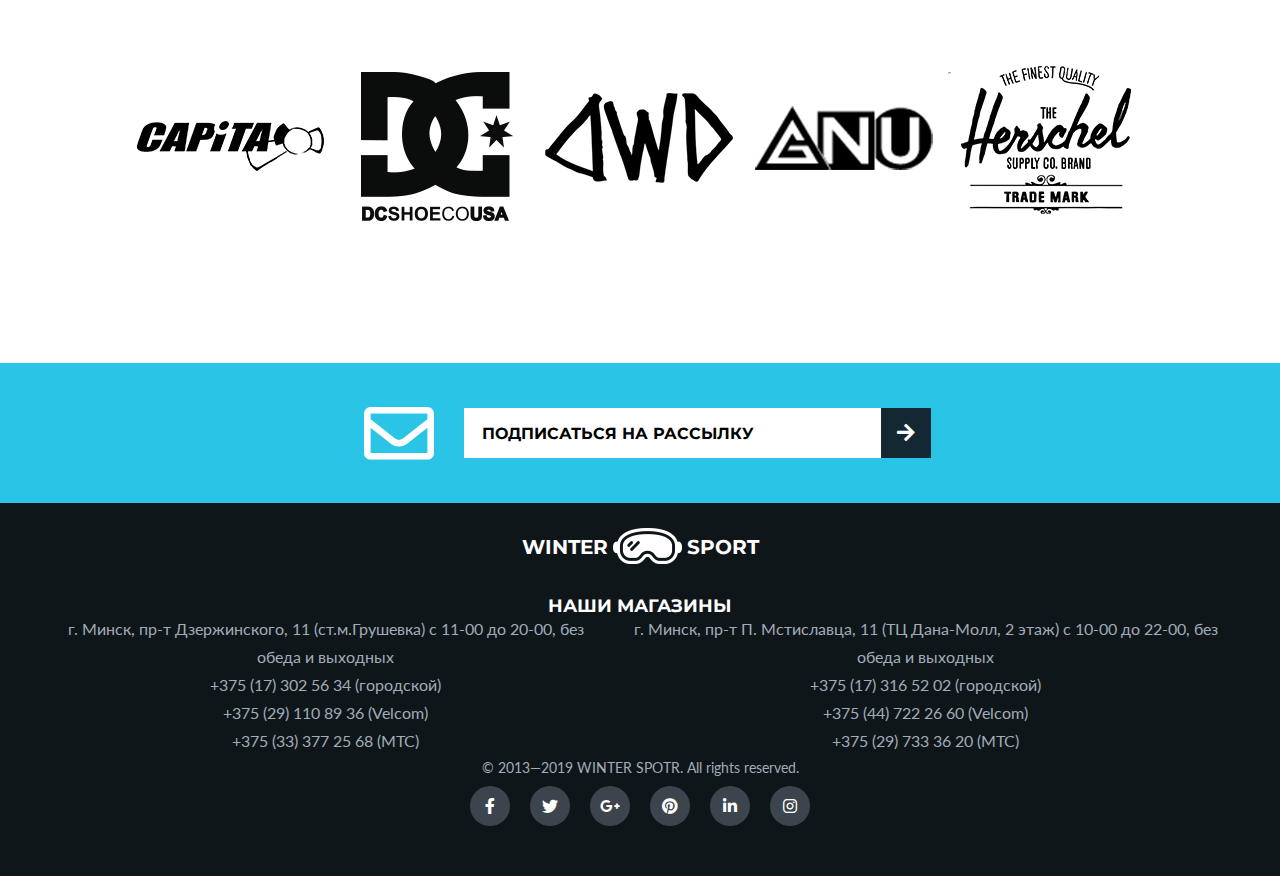
==== commit 3a41a493: "s" ====
--- a/index.html
+++ b/index.html
@@ -6,7 +6,7 @@
     <title>WINTER SPORT</title>
     <link rel="stylesheet" href="./css/main.css" type="text/css">
     <link rel="stylesheet" href="./css/index.css" type="text/css">
-    <meta name="viewport" content="width=device-width, height=device-height, initial-scale=1">
+    <meta content='initial-scale=1, width=device-width' id='viewport' name='viewport'>
     <link rel="icon" href="./images/logo-icon-black.png" type="image/png">
     <link href="https://fonts.googleapis.com/css?family=Lato&display=swap" rel="stylesheet" type="text/css">
     <link href="https://fonts.googleapis.com/css?family=Montserrat:400,700,900&display=swap" rel="stylesheet" type="text/css">
@@ -14,7 +14,7 @@
     <link href="./slick/slick.css" type="text/css" rel="stylesheet">
 </head>
 
-<body style="background: red">
+<body>
 
     <nav class="popup-menu">
         <ul>
@@ -534,6 +534,4 @@
     <script src="./js/slick.js"></script>
     <!--вызов карусели-->
 
-</body>
-
-</html>
+</body></html>
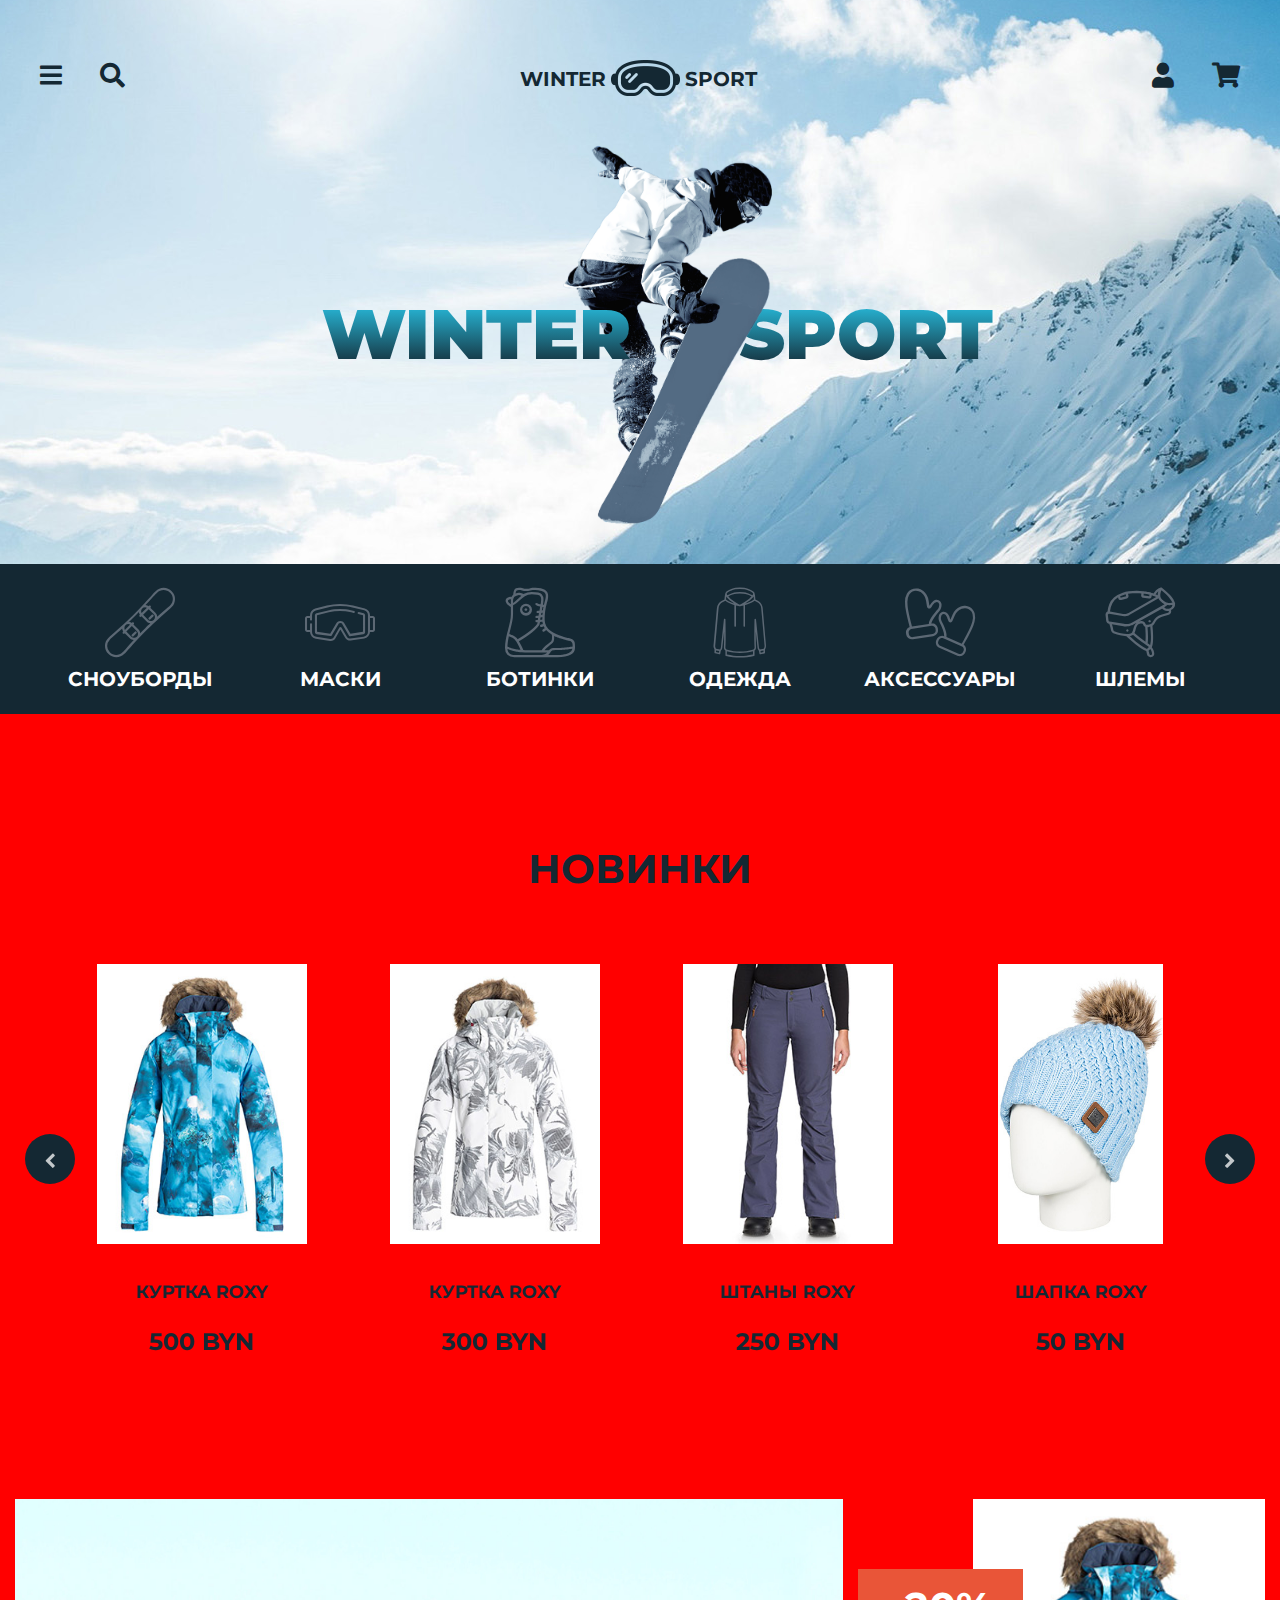
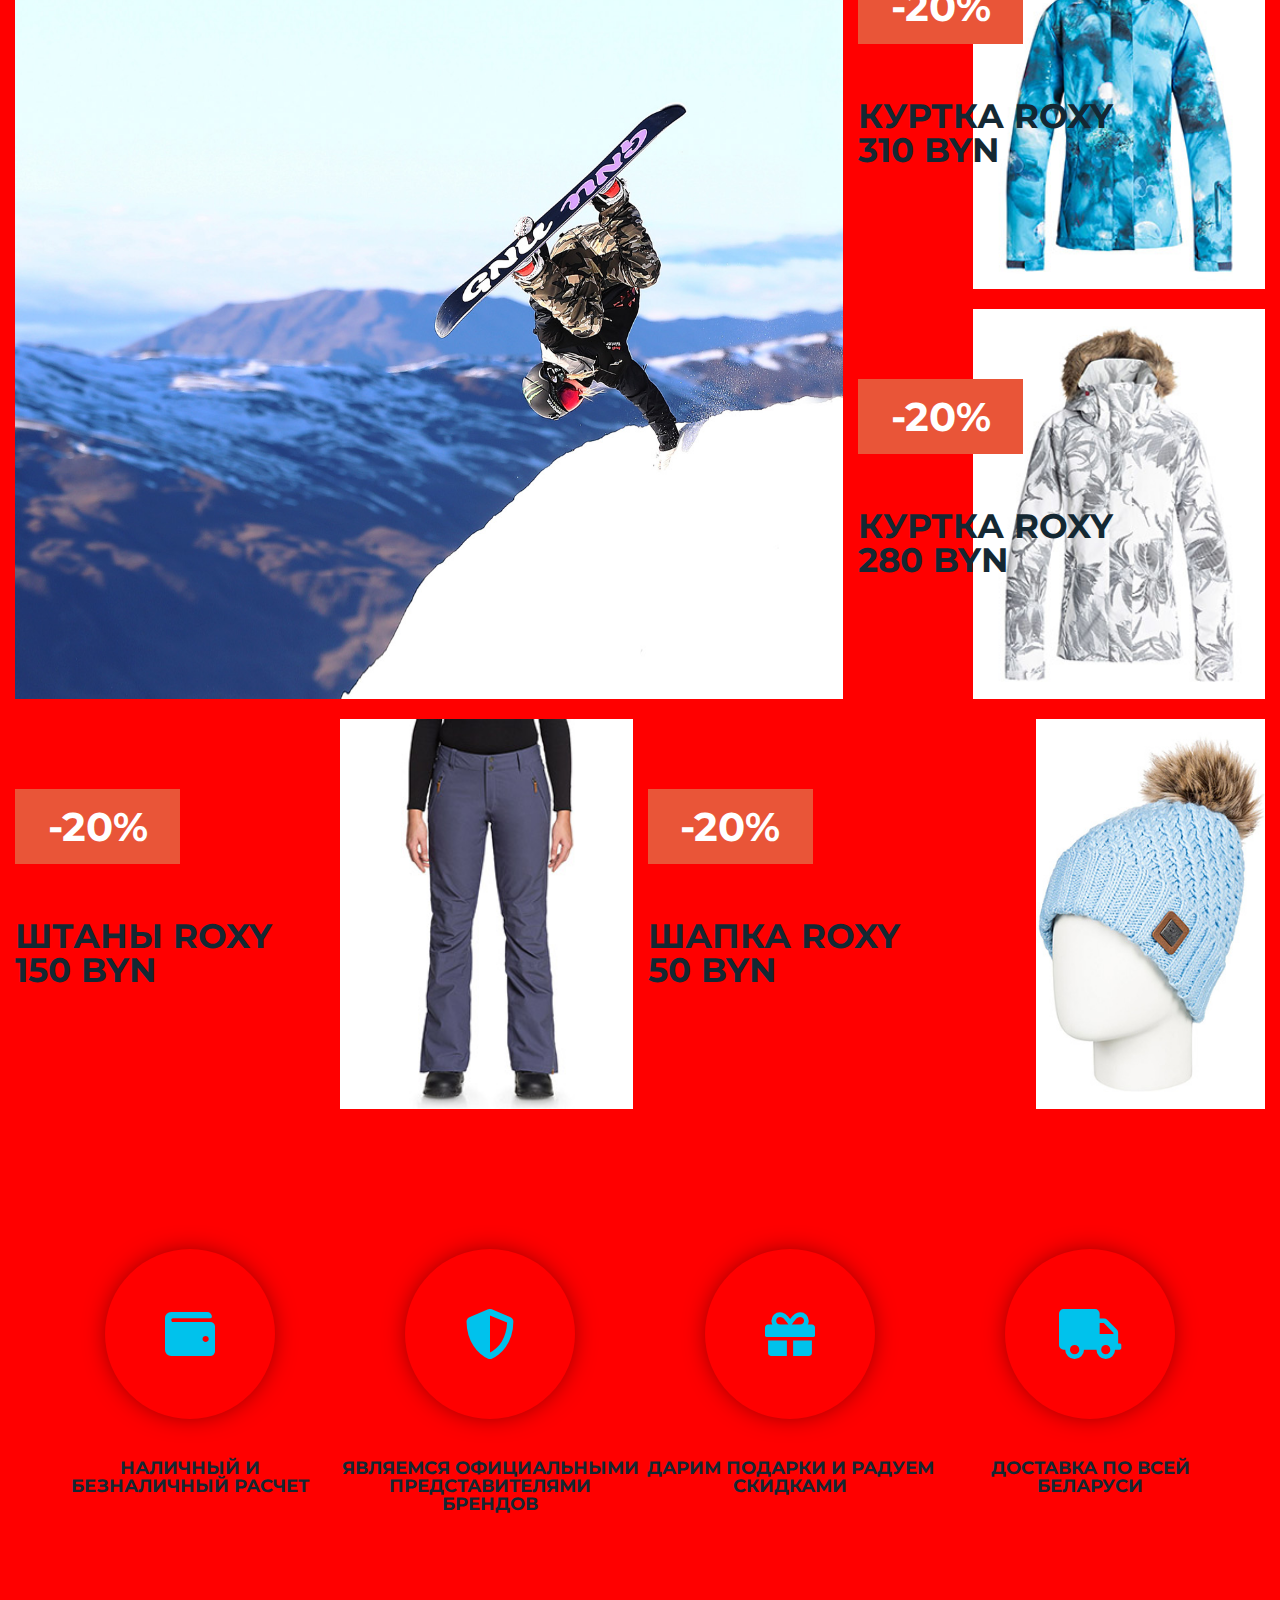
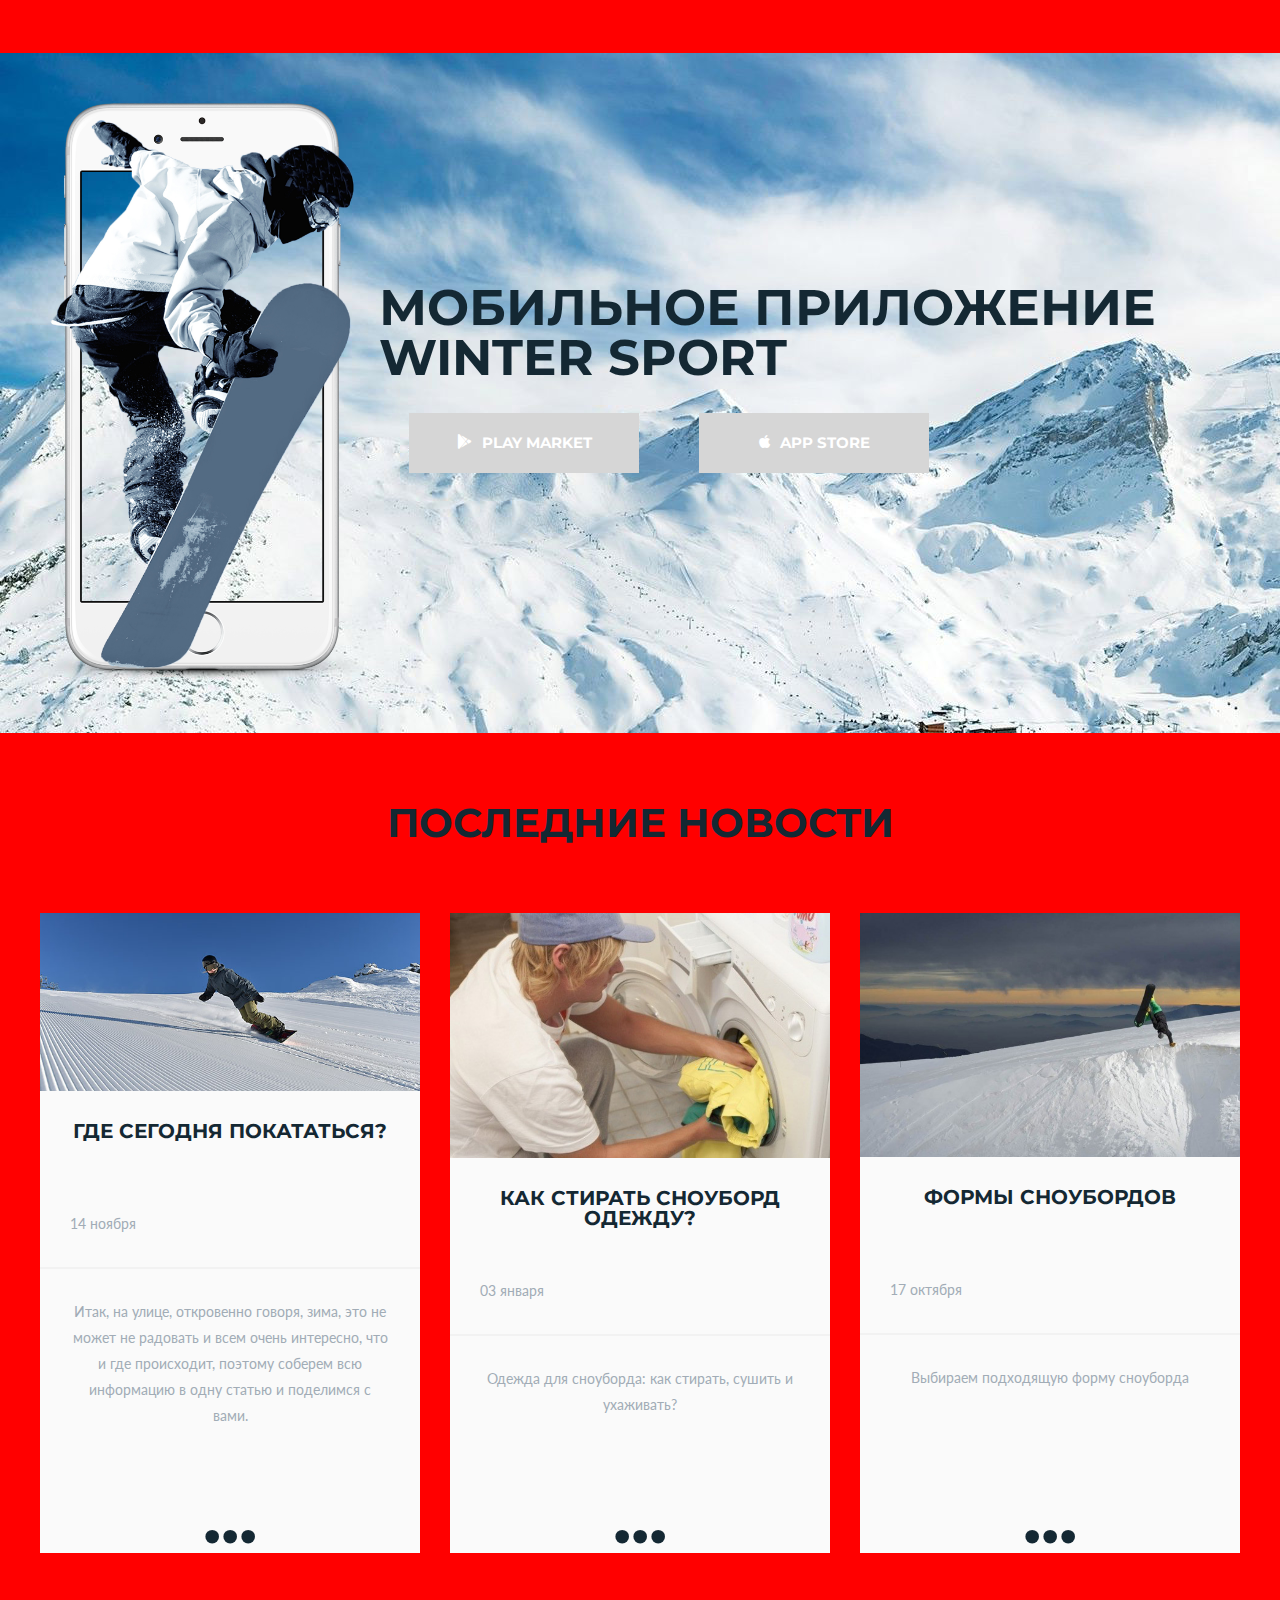
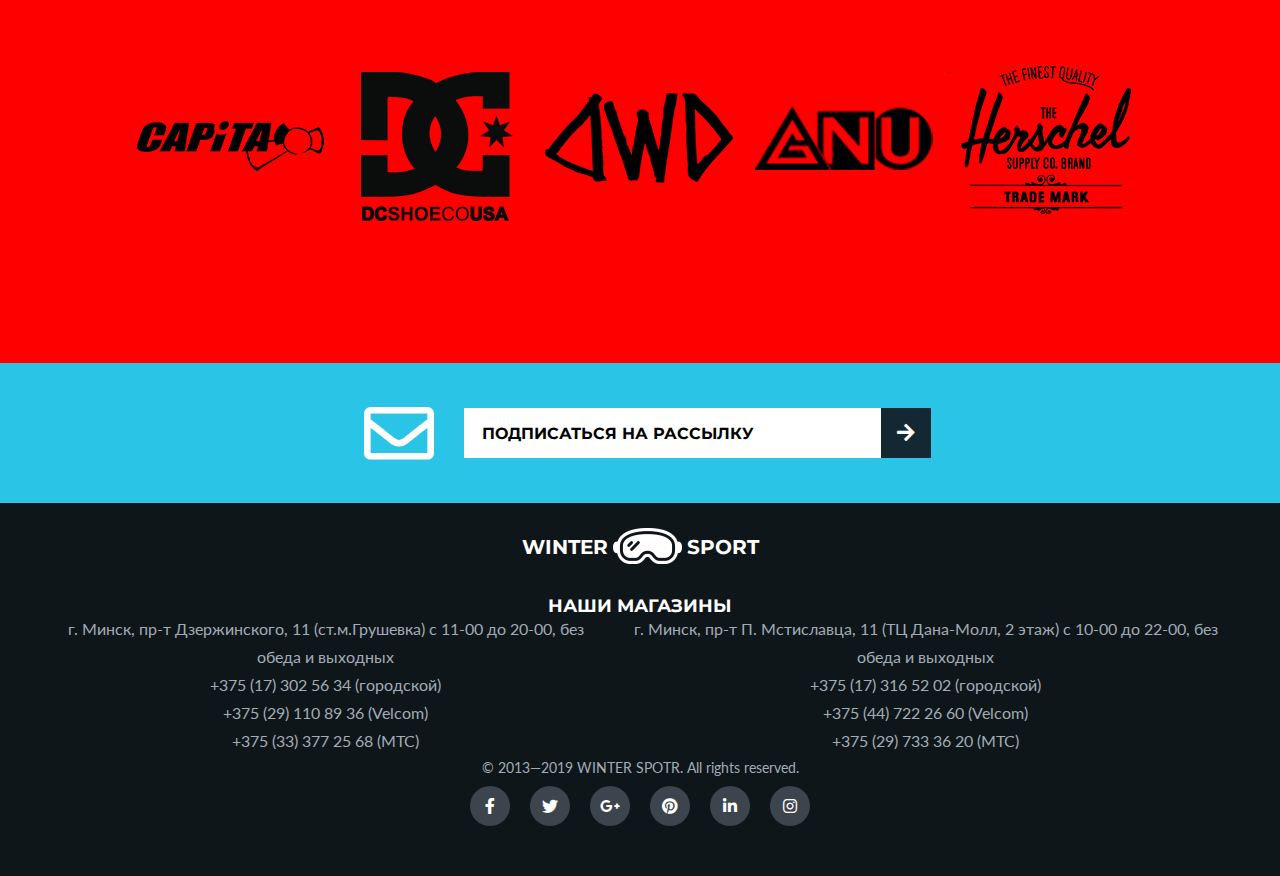
==== commit df0875c1: "d" ====
--- a/index.html
+++ b/index.html
@@ -6,7 +6,7 @@
     <title>WINTER SPORT</title>
     <link rel="stylesheet" href="./css/main.css" type="text/css">
     <link rel="stylesheet" href="./css/index.css" type="text/css">
-    <meta content='initial-scale=1, width=device-width' id='viewport' name='viewport'>
+    <meta content='width=device-width' id='viewport' name='viewport'>
     <link rel="icon" href="./images/logo-icon-black.png" type="image/png">
     <link href="https://fonts.googleapis.com/css?family=Lato&display=swap" rel="stylesheet" type="text/css">
     <link href="https://fonts.googleapis.com/css?family=Montserrat:400,700,900&display=swap" rel="stylesheet" type="text/css">
@@ -14,7 +14,7 @@
     <link href="./slick/slick.css" type="text/css" rel="stylesheet">
 </head>
 
-<body>
+<body style="background: red">
 
     <nav class="popup-menu">
         <ul>
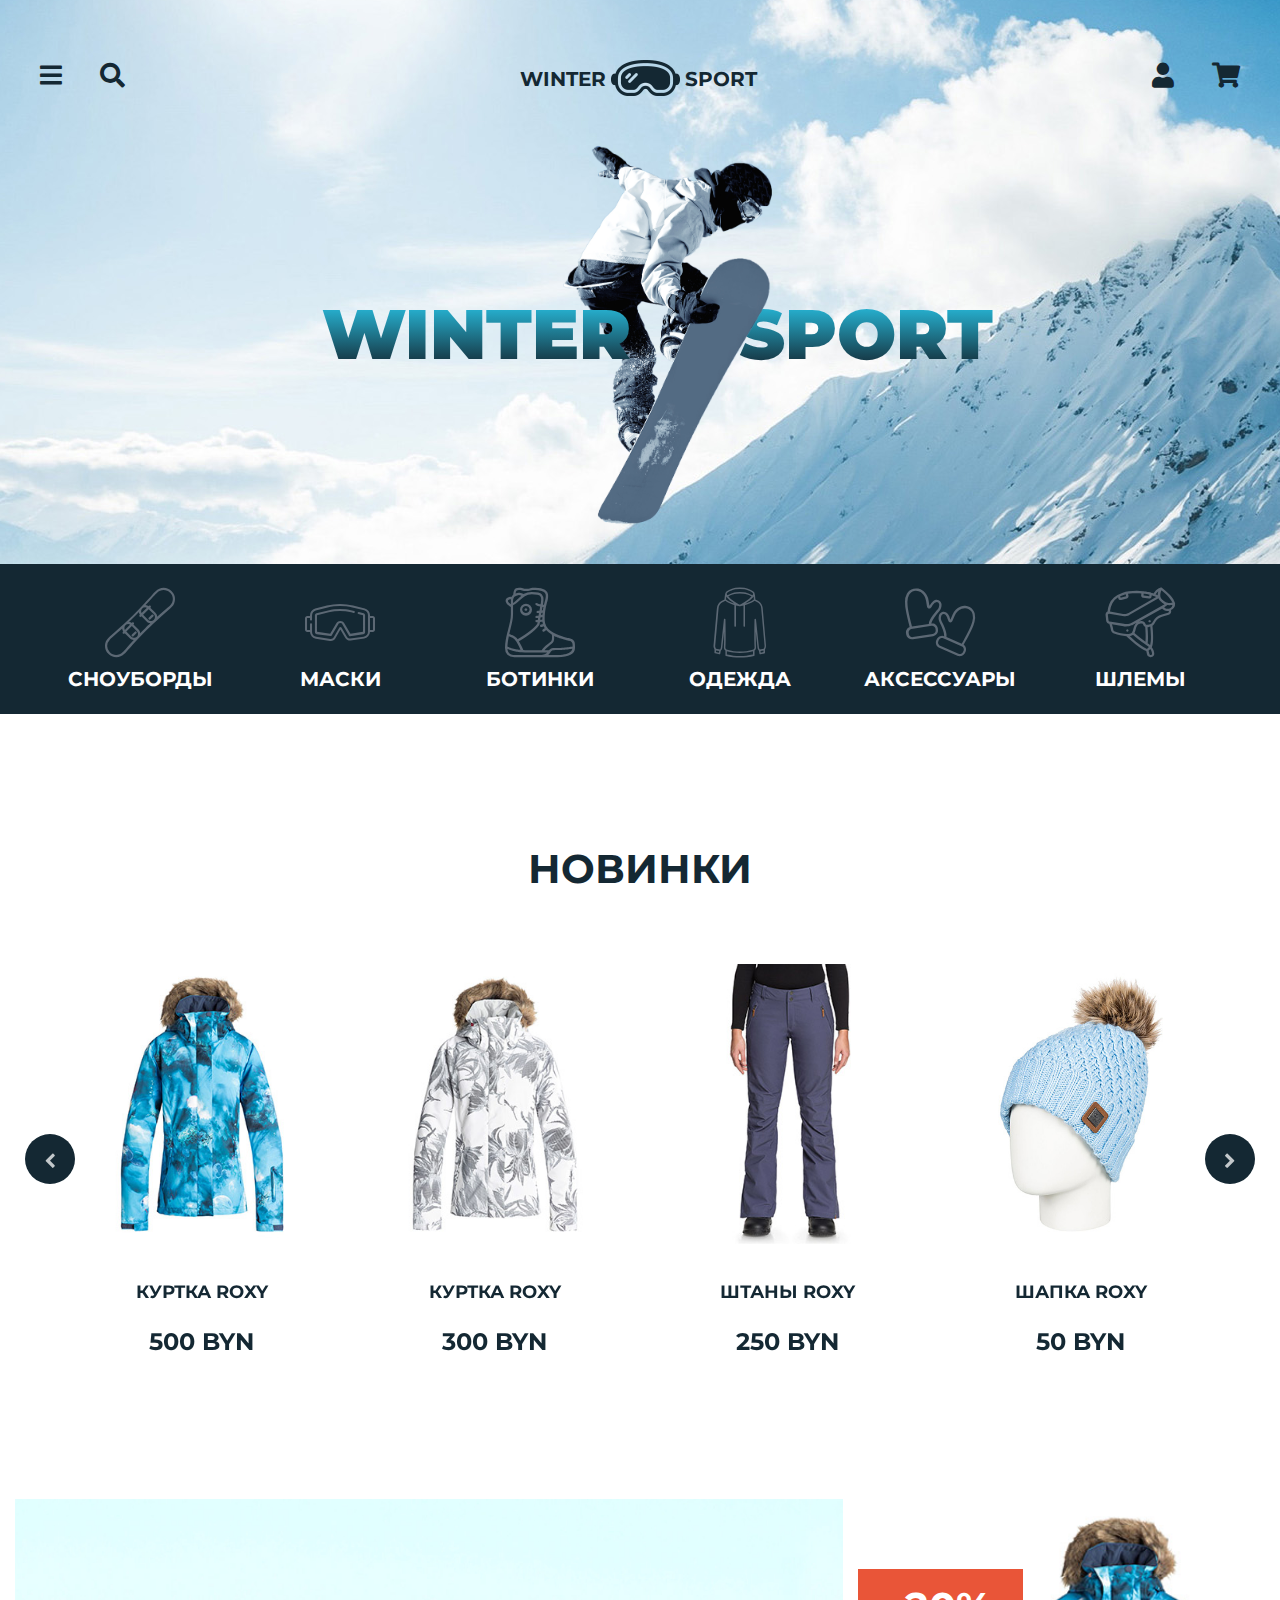
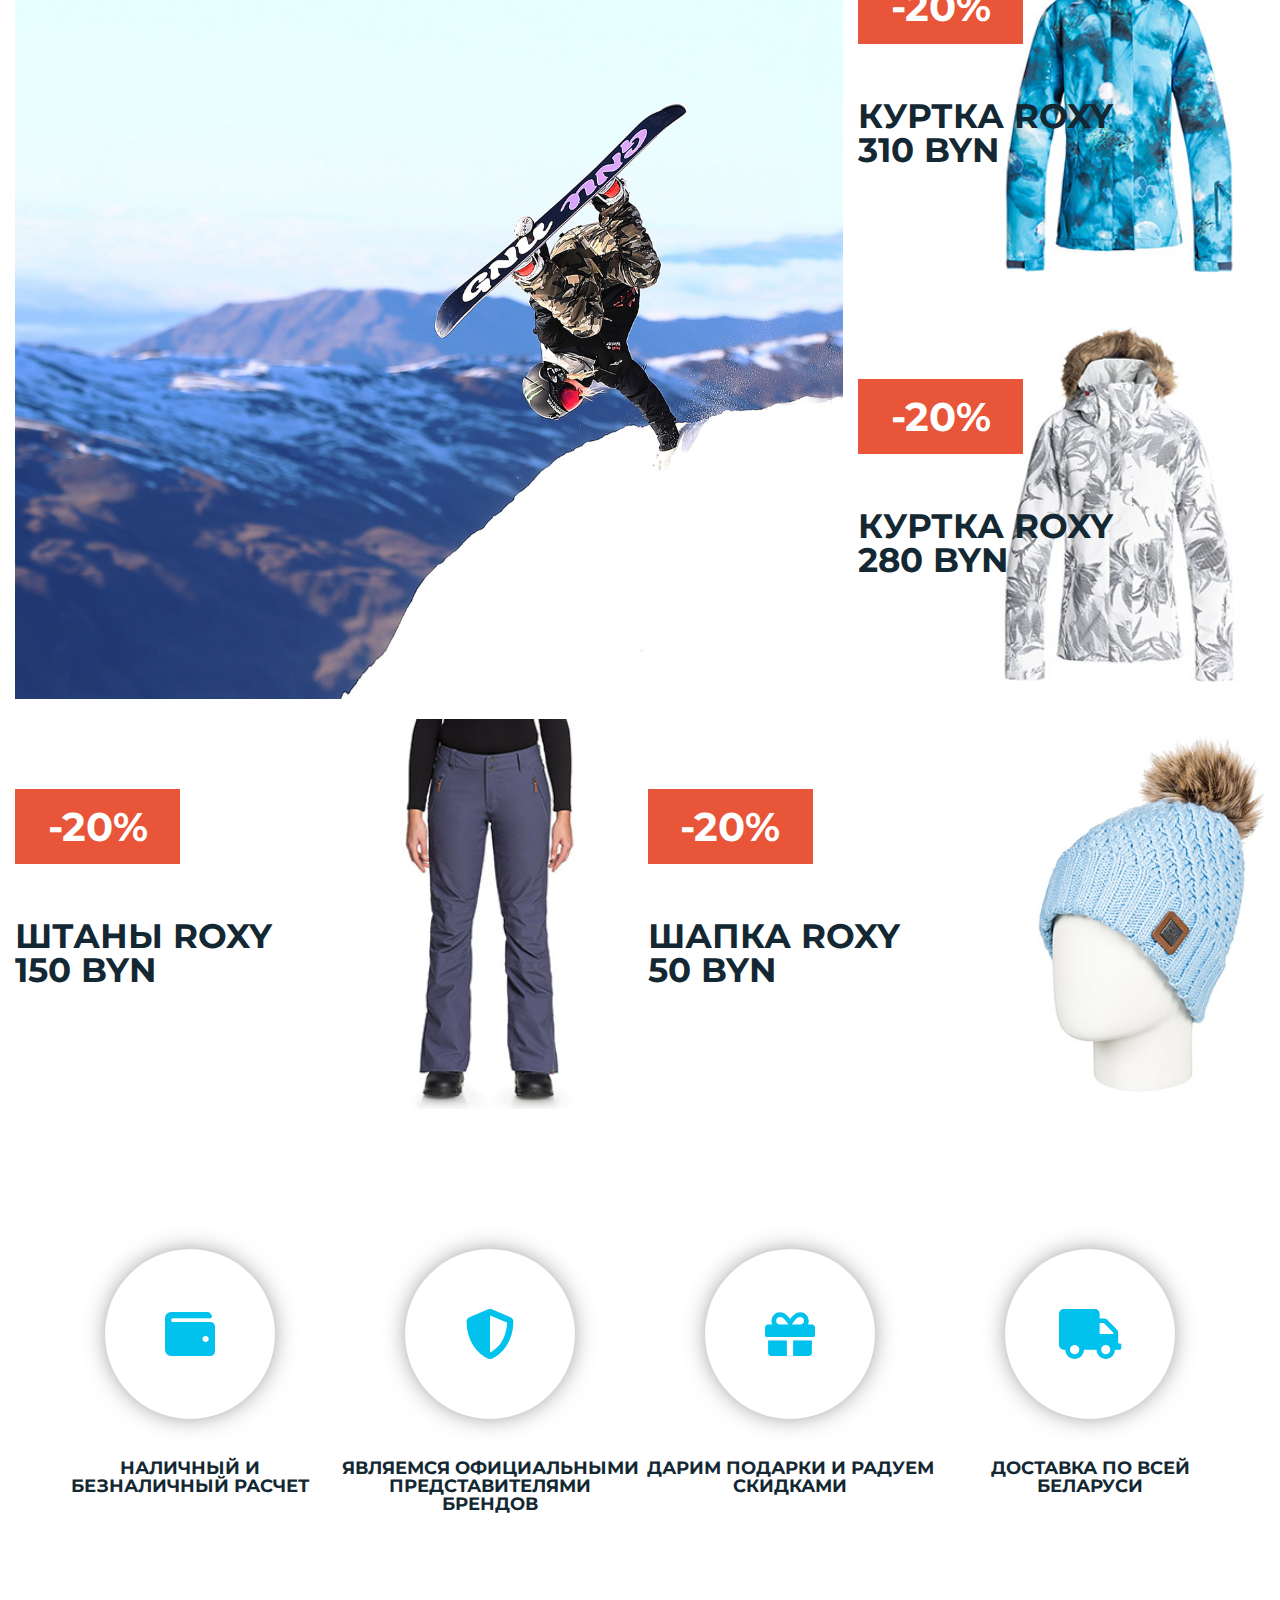
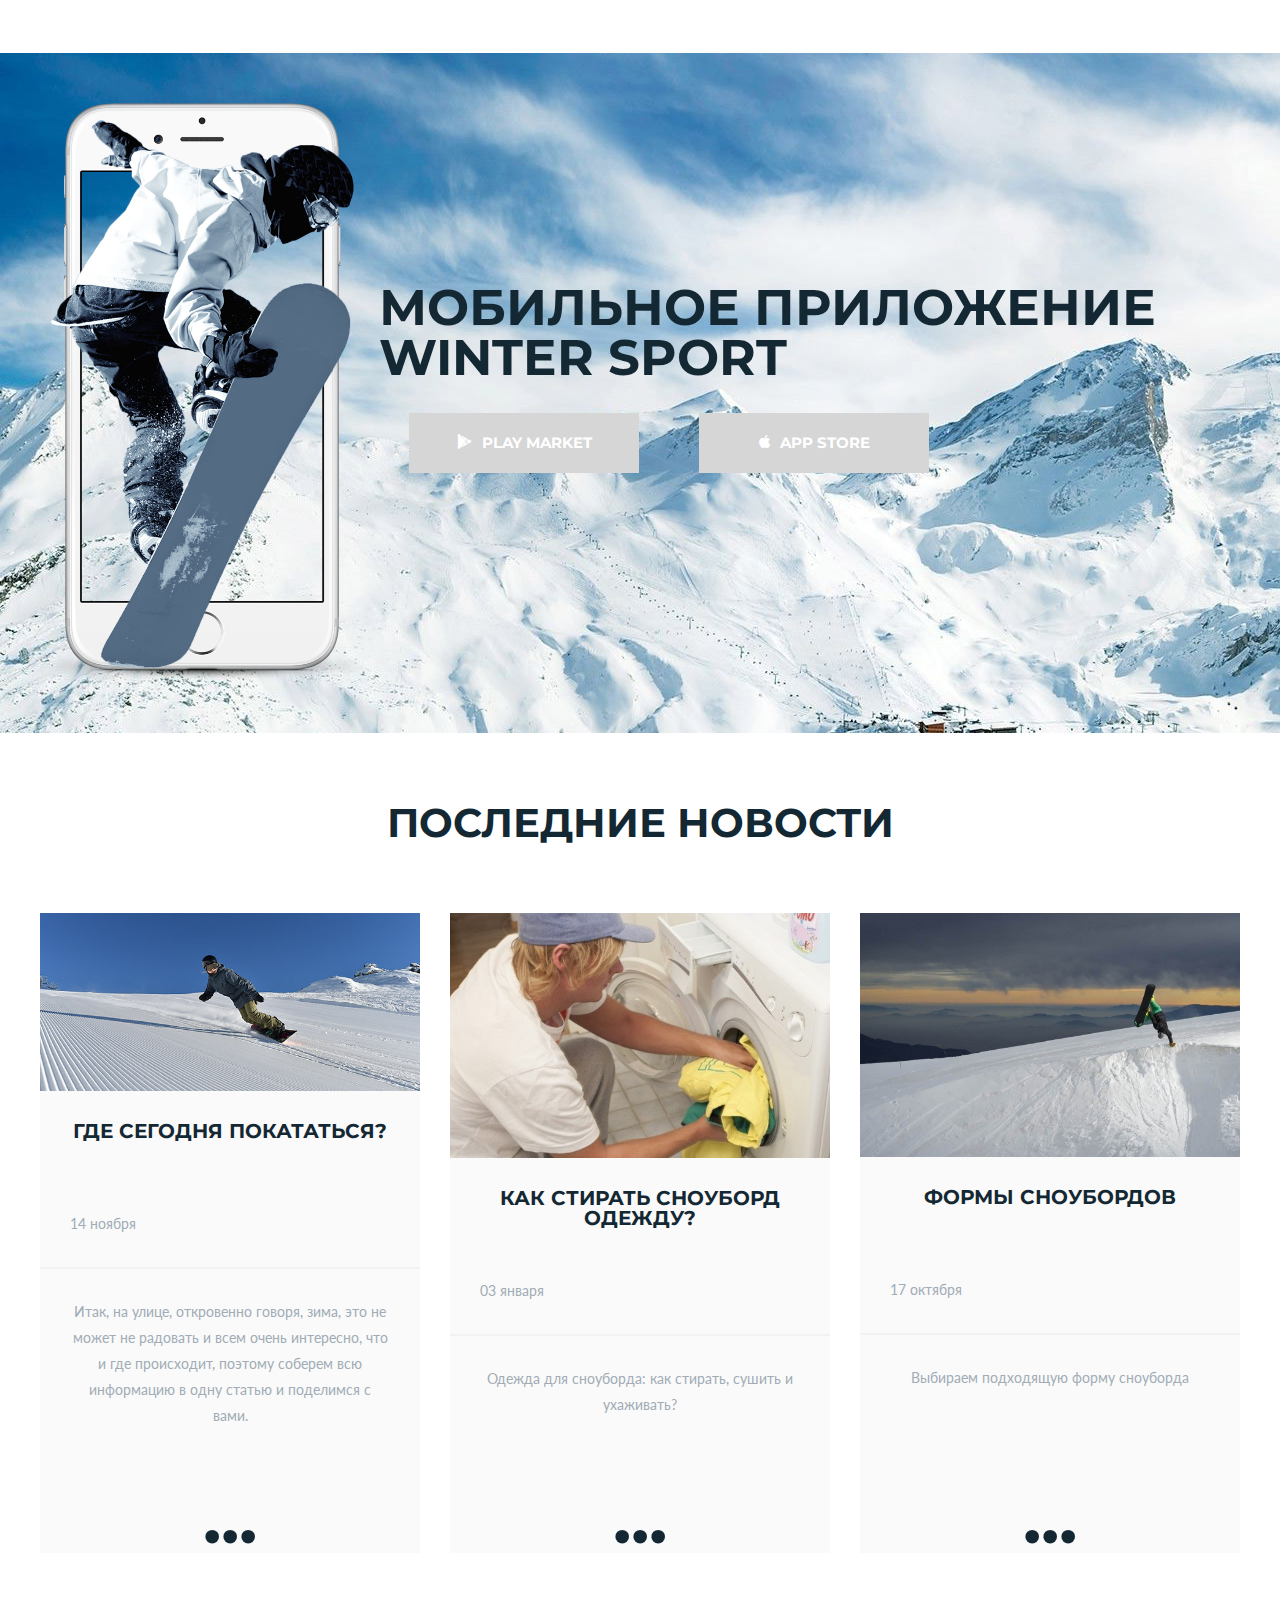
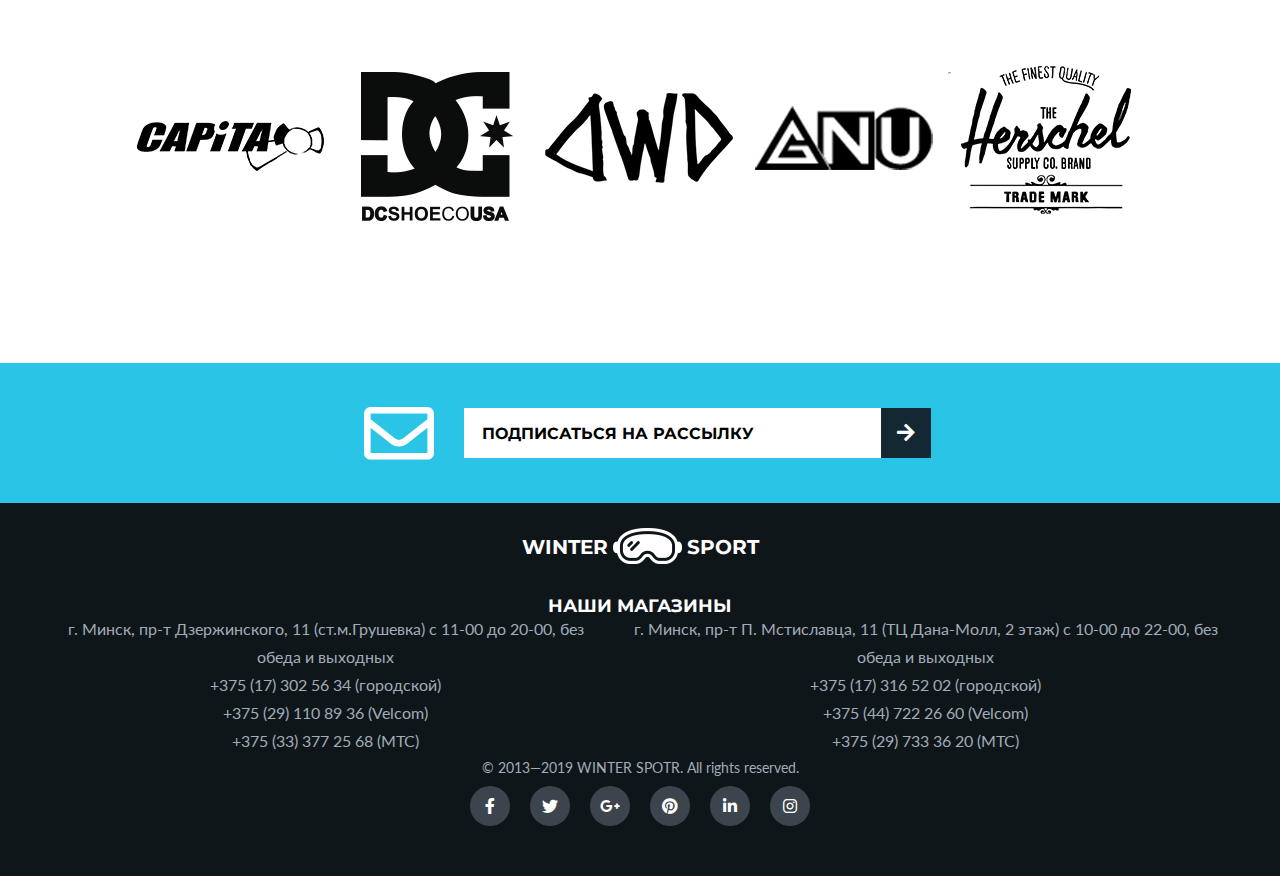
==== commit 8b0fa6bc: "s" ====
--- a/index.html
+++ b/index.html
@@ -6,7 +6,7 @@
     <title>WINTER SPORT</title>
     <link rel="stylesheet" href="./css/main.css" type="text/css">
     <link rel="stylesheet" href="./css/index.css" type="text/css">
-    <meta content='width=device-width' id='viewport' name='viewport'>
+    <meta content='initial-scale=1, width=device-width' id='viewport' name='viewport'>
     <link rel="icon" href="./images/logo-icon-black.png" type="image/png">
     <link href="https://fonts.googleapis.com/css?family=Lato&display=swap" rel="stylesheet" type="text/css">
     <link href="https://fonts.googleapis.com/css?family=Montserrat:400,700,900&display=swap" rel="stylesheet" type="text/css">
@@ -14,7 +14,7 @@
     <link href="./slick/slick.css" type="text/css" rel="stylesheet">
 </head>
 
-<body style="background: red">
+<body>
 
     <nav class="popup-menu">
         <ul>
